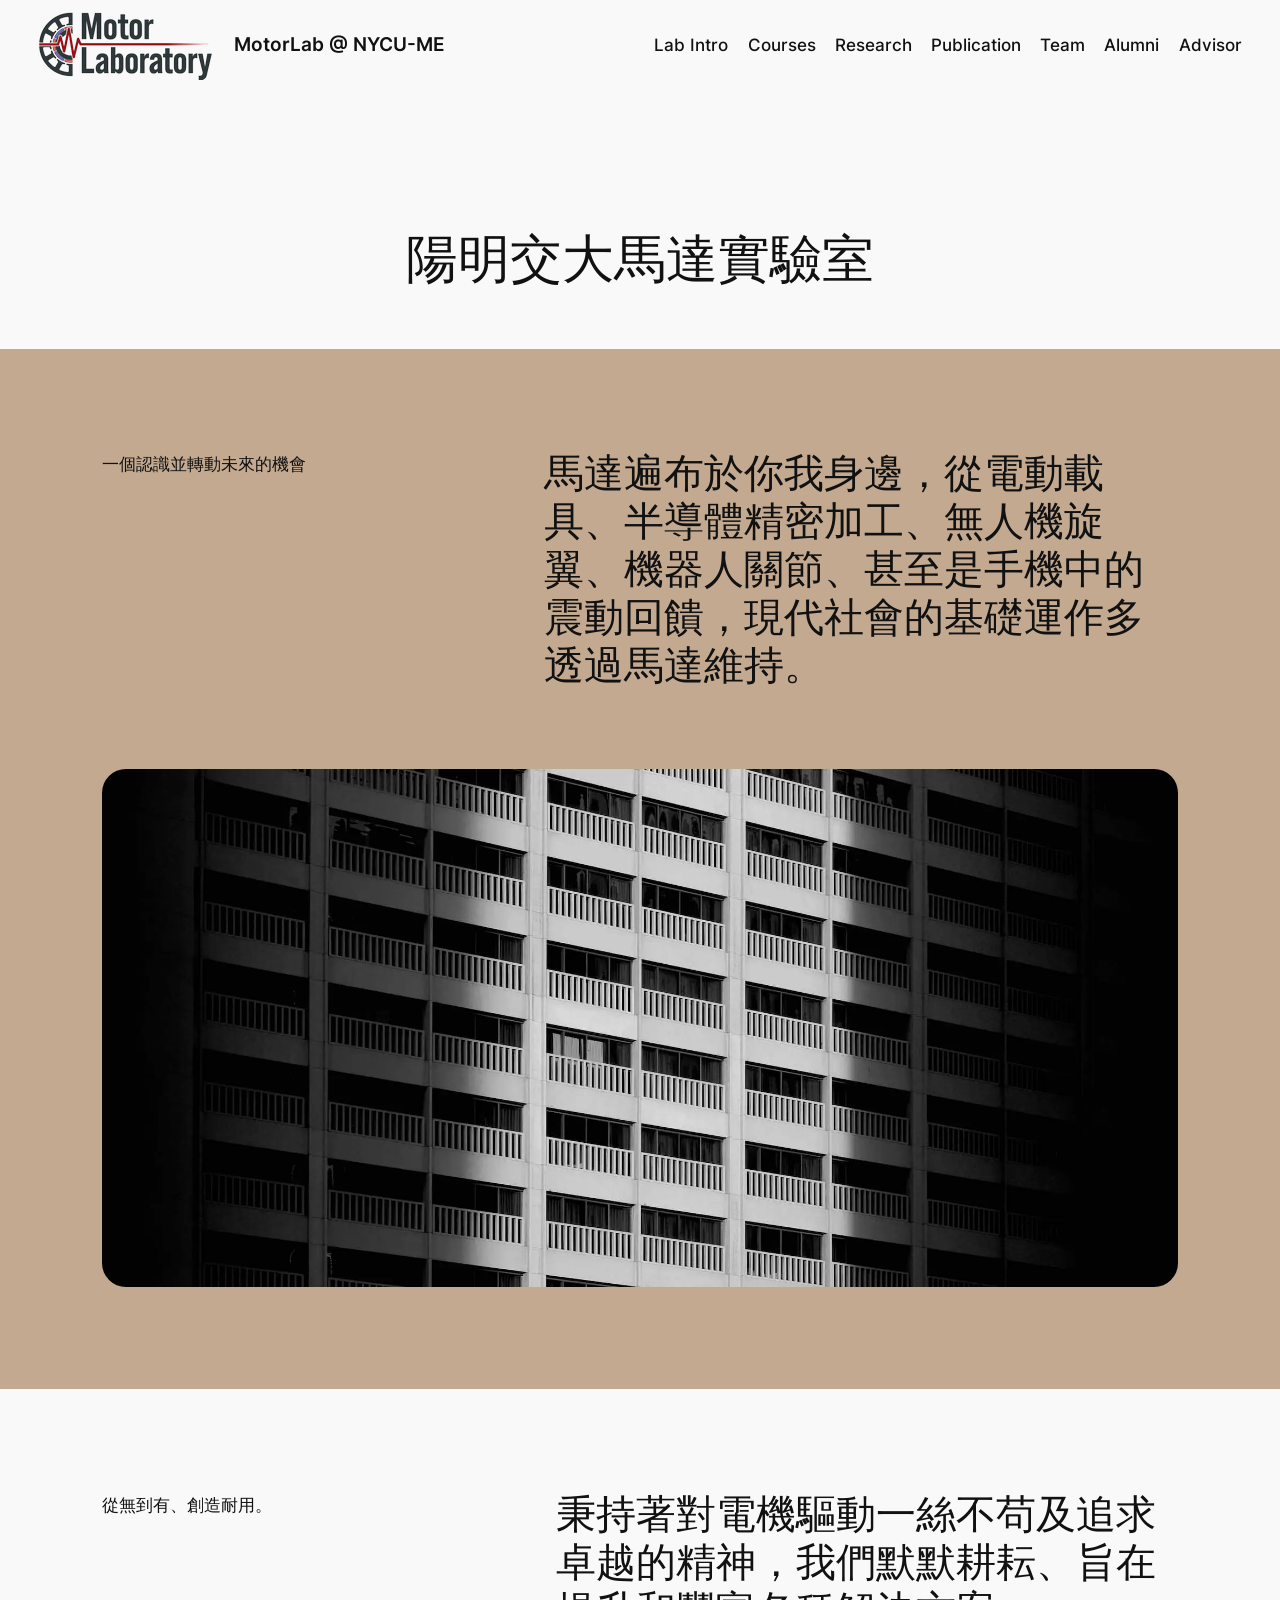
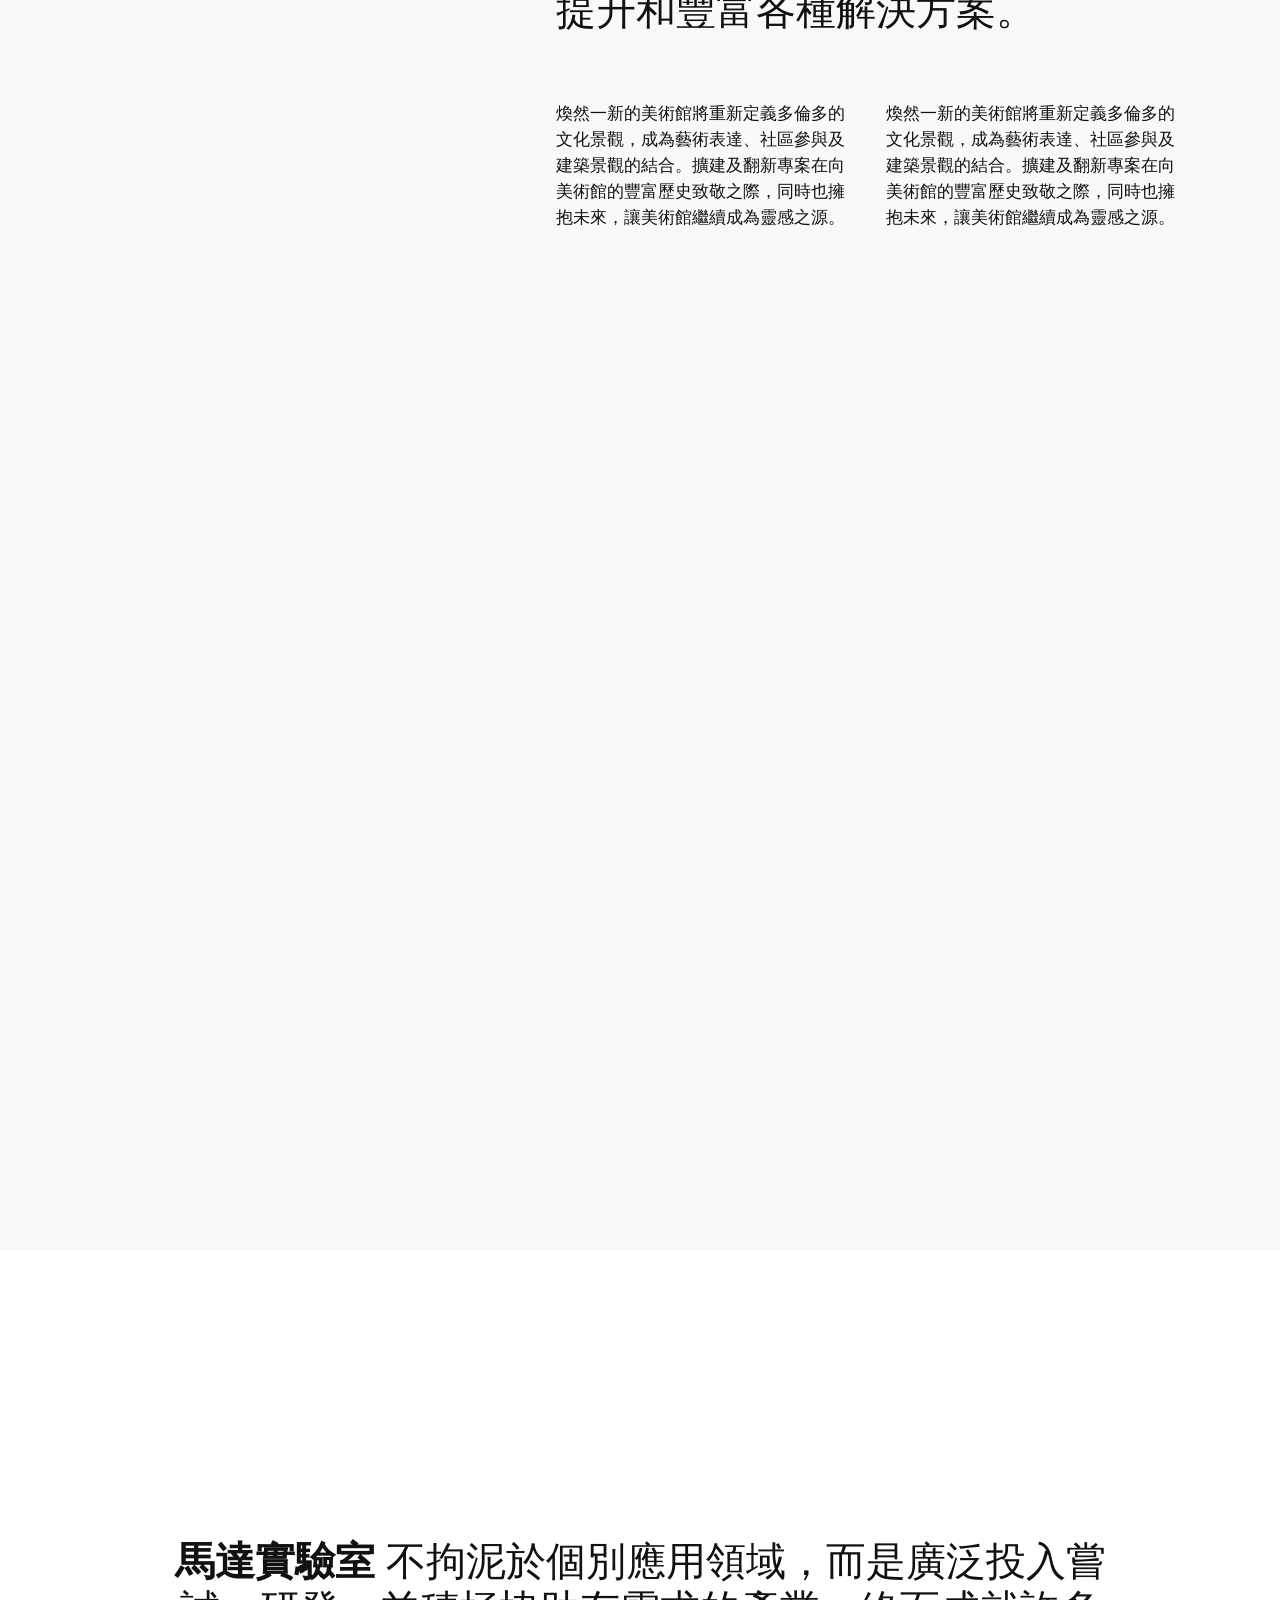
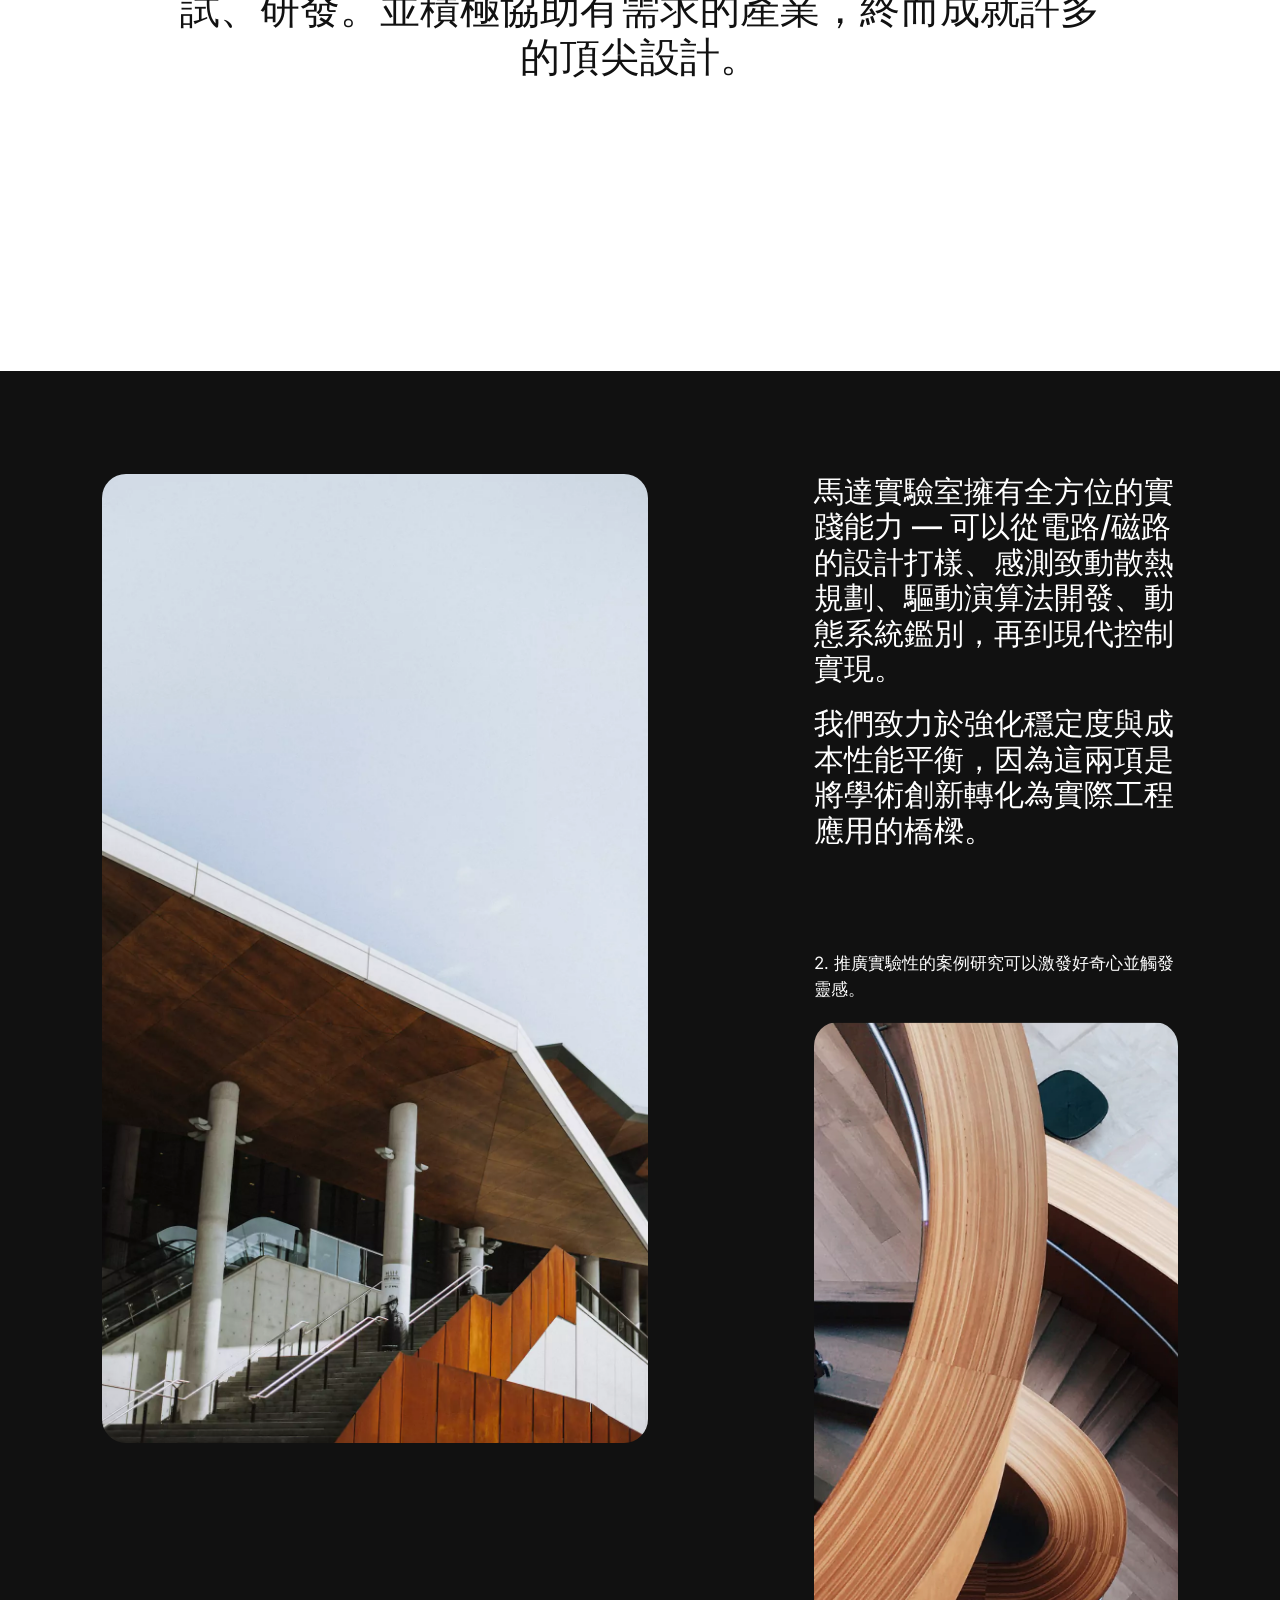
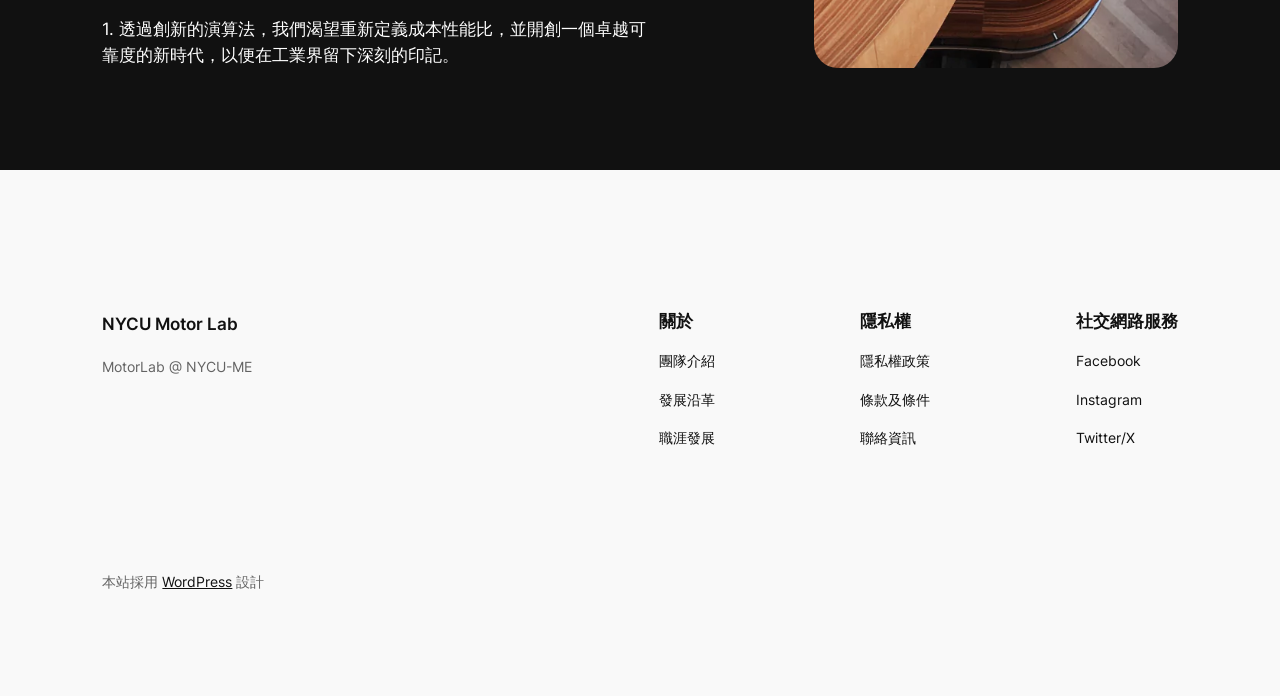
==== index.html @ d0f17491 "1150526_InitTest" ====
<!DOCTYPE html>
<html lang="zh-TW">
<head><meta charset="UTF-8">
	
	<meta name="viewport" content="width=device-width, initial-scale=1">
<meta name="robots" content="max-image-preview:large">
<title>NYCU Motor Lab – MotorLab @ NYCU-ME</title>
<link rel="alternate" type="application/rss+xml" title="訂閱《NYCU Motor Lab》» 資訊提供" href="https://nycumotorlab.github.io/index.php/feed/">
<link rel="alternate" type="application/rss+xml" title="訂閱《NYCU Motor Lab》» 留言的資訊提供" href="https://nycumotorlab.github.io/index.php/comments/feed/">
<link rel="alternate" title="oEmbed (JSON)" type="application/json+oembed" href="https://nycumotorlab.github.io/index.php/wp-json/oembed/1.0/embed?url=https%3A%2F%2Fnycumotorlab.github.io%2F">
<link rel="alternate" title="oEmbed (XML)" type="text/xml+oembed" href="https://nycumotorlab.github.io/index.php/wp-json/oembed/1.0/embed?url=https%3A%2F%2Fnycumotorlab.github.io%2F&amp;format=xml">
<style id="wp-img-auto-sizes-contain-inline-css">
img:is([sizes=auto i],[sizes^="auto," i]){contain-intrinsic-size:3000px 1500px}
/*# sourceURL=wp-img-auto-sizes-contain-inline-css */
</style>
<style id="wp-block-image-inline-css">
.wp-block-image>a,.wp-block-image>figure>a{display:inline-block}.wp-block-image img{box-sizing:border-box;height:auto;max-width:100%;vertical-align:bottom}@media not (prefers-reduced-motion){.wp-block-image img.hide{visibility:hidden}.wp-block-image img.show{animation:show-content-image .4s}}.wp-block-image[style*=border-radius] img,.wp-block-image[style*=border-radius]>a{border-radius:inherit}.wp-block-image.has-custom-border img{box-sizing:border-box}.wp-block-image.aligncenter{text-align:center}.wp-block-image.alignfull>a,.wp-block-image.alignwide>a{width:100%}.wp-block-image.alignfull img,.wp-block-image.alignwide img{height:auto;width:100%}.wp-block-image .aligncenter,.wp-block-image .alignleft,.wp-block-image .alignright,.wp-block-image.aligncenter,.wp-block-image.alignleft,.wp-block-image.alignright{display:table}.wp-block-image .aligncenter>figcaption,.wp-block-image .alignleft>figcaption,.wp-block-image .alignright>figcaption,.wp-block-image.aligncenter>figcaption,.wp-block-image.alignleft>figcaption,.wp-block-image.alignright>figcaption{caption-side:bottom;display:table-caption}.wp-block-image .alignleft{float:left;margin:.5em 1em .5em 0}.wp-block-image .alignright{float:right;margin:.5em 0 .5em 1em}.wp-block-image .aligncenter{margin-left:auto;margin-right:auto}.wp-block-image :where(figcaption){margin-bottom:1em;margin-top:.5em}.wp-block-image.is-style-circle-mask img{border-radius:9999px}@supports ((-webkit-mask-image:none) or (mask-image:none)) or (-webkit-mask-image:none){.wp-block-image.is-style-circle-mask img{border-radius:0;-webkit-mask-image:url('data:image/svg+xml;utf8,<svg viewBox="0 0 100 100" xmlns="http://www.w3.org/2000/svg"><circle cx="50" cy="50" r="50"/></svg>');mask-image:url('data:image/svg+xml;utf8,<svg viewBox="0 0 100 100" xmlns="http://www.w3.org/2000/svg"><circle cx="50" cy="50" r="50"/></svg>');mask-mode:alpha;-webkit-mask-position:center;mask-position:center;-webkit-mask-repeat:no-repeat;mask-repeat:no-repeat;-webkit-mask-size:contain;mask-size:contain}}:root :where(.wp-block-image.is-style-rounded img,.wp-block-image .is-style-rounded img){border-radius:9999px}.wp-block-image figure{margin:0}.wp-lightbox-container{display:flex;flex-direction:column;position:relative}.wp-lightbox-container img{cursor:zoom-in}.wp-lightbox-container img:hover+button{opacity:1}.wp-lightbox-container button{align-items:center;backdrop-filter:blur(16px) saturate(180%);background-color:#5a5a5a40;border:none;border-radius:4px;cursor:zoom-in;display:flex;height:20px;justify-content:center;opacity:0;padding:0;position:absolute;right:16px;text-align:center;top:16px;width:20px;z-index:100}@media not (prefers-reduced-motion){.wp-lightbox-container button{transition:opacity .2s ease}}.wp-lightbox-container button:focus-visible{outline:3px auto #5a5a5a40;outline:3px auto -webkit-focus-ring-color;outline-offset:3px}.wp-lightbox-container button:hover{cursor:pointer;opacity:1}.wp-lightbox-container button:focus{opacity:1}.wp-lightbox-container button:focus,.wp-lightbox-container button:hover,.wp-lightbox-container button:not(:hover):not(:active):not(.has-background){background-color:#5a5a5a40;border:none}.wp-lightbox-overlay{box-sizing:border-box;cursor:zoom-out;height:100vh;left:0;overflow:hidden;position:fixed;top:0;visibility:hidden;width:100%;z-index:100000}.wp-lightbox-overlay .wp-lightbox-close-button{align-items:center;cursor:pointer;display:flex;font-family:inherit;gap:8px;justify-content:center;line-height:1;min-height:40px;min-width:40px;padding:0 4px;position:absolute;right:calc(env(safe-area-inset-right) + 16px);top:calc(env(safe-area-inset-top) + 16px);z-index:5000000}.wp-lightbox-overlay .wp-lightbox-close-button:focus,.wp-lightbox-overlay .wp-lightbox-close-button:hover,.wp-lightbox-overlay .wp-lightbox-close-button:not(:hover):not(:active):not(.has-background){background:none;border:none}.wp-lightbox-overlay .wp-lightbox-close-button:has(.wp-lightbox-close-text:not([hidden])) .wp-lightbox-close-icon svg{height:1em;width:1em}.wp-lightbox-overlay .wp-lightbox-close-icon svg{display:block}.wp-lightbox-overlay .wp-lightbox-navigation-button-next,.wp-lightbox-overlay .wp-lightbox-navigation-button-prev{align-items:center;bottom:16px;cursor:pointer;display:flex;font-family:inherit;gap:4px;justify-content:center;line-height:1;min-height:40px;min-width:40px;padding:0 8px;position:absolute;z-index:2000002}.wp-lightbox-overlay .wp-lightbox-navigation-button-next[hidden],.wp-lightbox-overlay .wp-lightbox-navigation-button-prev[hidden]{display:none}@media (min-width:960px){.wp-lightbox-overlay .wp-lightbox-navigation-button-next,.wp-lightbox-overlay .wp-lightbox-navigation-button-prev{bottom:50%;transform:translateY(-50%)}}.wp-lightbox-overlay .wp-lightbox-navigation-button-next:focus,.wp-lightbox-overlay .wp-lightbox-navigation-button-next:hover,.wp-lightbox-overlay .wp-lightbox-navigation-button-next:not(:hover):not(:active):not(.has-background),.wp-lightbox-overlay .wp-lightbox-navigation-button-prev:focus,.wp-lightbox-overlay .wp-lightbox-navigation-button-prev:hover,.wp-lightbox-overlay .wp-lightbox-navigation-button-prev:not(:hover):not(:active):not(.has-background){background:none;border:none;padding:0 8px}.wp-lightbox-overlay .wp-lightbox-navigation-button-next:has(.wp-lightbox-navigation-text:not([hidden])) .wp-lightbox-navigation-icon svg,.wp-lightbox-overlay .wp-lightbox-navigation-button-prev:has(.wp-lightbox-navigation-text:not([hidden])) .wp-lightbox-navigation-icon svg{display:block;height:1.5em;width:1.5em}.wp-lightbox-overlay .wp-lightbox-navigation-button-prev{left:calc(env(safe-area-inset-left) + 16px)}.wp-lightbox-overlay .wp-lightbox-navigation-button-next{right:calc(env(safe-area-inset-right) + 16px)}.wp-lightbox-overlay .wp-lightbox-navigation-icon svg{vertical-align:middle}.wp-lightbox-overlay .lightbox-image-container{height:var(--wp--lightbox-container-height);left:50%;overflow:hidden;position:absolute;top:50%;transform:translate(-50%,-50%);transform-origin:top left;width:var(--wp--lightbox-container-width);z-index:2000001}.wp-lightbox-overlay .wp-block-image{align-items:center;box-sizing:border-box;display:flex;height:100%;justify-content:center;margin:0;position:relative;transform-origin:0 0;width:100%;z-index:3000000}.wp-lightbox-overlay .wp-block-image img{height:var(--wp--lightbox-image-height);min-height:var(--wp--lightbox-image-height);min-width:var(--wp--lightbox-image-width);width:var(--wp--lightbox-image-width)}.wp-lightbox-overlay .wp-block-image figcaption{display:none}.wp-lightbox-overlay button{background:none;border:none}.wp-lightbox-overlay .scrim{background-color:#fff;height:100%;opacity:.9;position:absolute;width:100%;z-index:2000000}.wp-lightbox-overlay.active{visibility:visible}@media not (prefers-reduced-motion){.wp-lightbox-overlay.active{animation:turn-on-visibility .25s both}.wp-lightbox-overlay.active img{animation:turn-on-visibility .35s both}.wp-lightbox-overlay.show-closing-animation:not(.active){animation:turn-off-visibility .35s both}.wp-lightbox-overlay.show-closing-animation:not(.active) img{animation:turn-off-visibility .25s both}.wp-lightbox-overlay.zoom.active{animation:none;opacity:1;visibility:visible}.wp-lightbox-overlay.zoom.active .lightbox-image-container{animation:lightbox-zoom-in .4s}.wp-lightbox-overlay.zoom.active .lightbox-image-container img{animation:none}.wp-lightbox-overlay.zoom.active .scrim{animation:turn-on-visibility .4s forwards}.wp-lightbox-overlay.zoom.show-closing-animation:not(.active){animation:none}.wp-lightbox-overlay.zoom.show-closing-animation:not(.active) .lightbox-image-container{animation:lightbox-zoom-out .4s}.wp-lightbox-overlay.zoom.show-closing-animation:not(.active) .lightbox-image-container img{animation:none}.wp-lightbox-overlay.zoom.show-closing-animation:not(.active) .scrim{animation:turn-off-visibility .4s forwards}}@keyframes show-content-image{0%{visibility:hidden}99%{visibility:hidden}to{visibility:visible}}@keyframes turn-on-visibility{0%{opacity:0}to{opacity:1}}@keyframes turn-off-visibility{0%{opacity:1;visibility:visible}99%{opacity:0;visibility:visible}to{opacity:0;visibility:hidden}}@keyframes lightbox-zoom-in{0%{transform:translate(calc((-100vw + var(--wp--lightbox-scrollbar-width))/2 + var(--wp--lightbox-initial-left-position)),calc(-50vh + var(--wp--lightbox-initial-top-position))) scale(var(--wp--lightbox-scale))}to{transform:translate(-50%,-50%) scale(1)}}@keyframes lightbox-zoom-out{0%{transform:translate(-50%,-50%) scale(1);visibility:visible}99%{visibility:visible}to{transform:translate(calc((-100vw + var(--wp--lightbox-scrollbar-width))/2 + var(--wp--lightbox-initial-left-position)),calc(-50vh + var(--wp--lightbox-initial-top-position))) scale(var(--wp--lightbox-scale));visibility:hidden}}
/*# sourceURL=https://nycumotorlab.github.io/wp-includes/blocks/image/style.min.css */
</style>
<style id="wp-block-site-tagline-inline-css">
.wp-block-site-tagline{box-sizing:border-box}
/*# sourceURL=https://nycumotorlab.github.io/wp-includes/blocks/site-tagline/style.min.css */
</style>
<style id="wp-block-navigation-link-inline-css">
.wp-block-navigation .wp-block-navigation-item__label{overflow-wrap:break-word}.wp-block-navigation .wp-block-navigation-item__description{display:none}.link-ui-tools{outline:1px solid #f0f0f0;padding:8px}.link-ui-block-inserter{padding-top:8px}.link-ui-block-inserter__back{margin-left:8px;text-transform:uppercase}

				.is-style-arrow-link .wp-block-navigation-item__label:after {
					content: "\2197";
					padding-inline-start: 0.25rem;
					vertical-align: middle;
					text-decoration: none;
					display: inline-block;
				}
/*# sourceURL=wp-block-navigation-link-inline-css */
</style>
<link rel="stylesheet" id="wp-block-navigation-css" href="https://nycumotorlab.github.io/wp-includes/blocks/navigation/style.min.css?ver=7.0" media="all">
<style id="wp-block-group-inline-css">
.wp-block-group{box-sizing:border-box}:where(.wp-block-group.wp-block-group-is-layout-constrained){position:relative}
/*# sourceURL=https://nycumotorlab.github.io/wp-includes/blocks/group/style.min.css */
</style>
<style id="wp-block-spacer-inline-css">
.wp-block-spacer{clear:both}
/*# sourceURL=https://nycumotorlab.github.io/wp-includes/blocks/spacer/style.min.css */
</style>
<style id="wp-block-post-title-inline-css">
.wp-block-post-title{box-sizing:border-box;word-break:break-word}.wp-block-post-title :where(a){display:inline-block;font-family:inherit;font-size:inherit;font-style:inherit;font-weight:inherit;letter-spacing:inherit;line-height:inherit;text-decoration:inherit}
/*# sourceURL=https://nycumotorlab.github.io/wp-includes/blocks/post-title/style.min.css */
</style>
<style id="wp-block-paragraph-inline-css">
.is-small-text{font-size:.875em}.is-regular-text{font-size:1em}.is-large-text{font-size:2.25em}.is-larger-text{font-size:3em}.has-drop-cap:not(:focus):first-letter{float:left;font-size:8.4em;font-style:normal;font-weight:100;line-height:.68;margin:.05em .1em 0 0;text-transform:uppercase}body.rtl .has-drop-cap:not(:focus):first-letter{float:none;margin-left:.1em}p.has-drop-cap.has-background{overflow:hidden}:root :where(p.has-background){padding:1.25em 2.375em}:where(p.has-text-color:not(.has-link-color)) a{color:inherit}p.has-text-align-left[style*="writing-mode:vertical-lr"],p.has-text-align-right[style*="writing-mode:vertical-rl"]{rotate:180deg}
/*# sourceURL=https://nycumotorlab.github.io/wp-includes/blocks/paragraph/style.min.css */
</style>
<style id="wp-block-columns-inline-css">
.wp-block-columns{box-sizing:border-box;display:flex;flex-wrap:wrap!important}@media (min-width:782px){.wp-block-columns{flex-wrap:nowrap!important}}.wp-block-columns{align-items:normal!important}.wp-block-columns.are-vertically-aligned-top{align-items:flex-start}.wp-block-columns.are-vertically-aligned-center{align-items:center}.wp-block-columns.are-vertically-aligned-bottom{align-items:flex-end}@media (max-width:781px){.wp-block-columns:not(.is-not-stacked-on-mobile)>.wp-block-column{flex-basis:100%!important}}@media (min-width:782px){.wp-block-columns:not(.is-not-stacked-on-mobile)>.wp-block-column{flex-basis:0;flex-grow:1}.wp-block-columns:not(.is-not-stacked-on-mobile)>.wp-block-column[style*=flex-basis]{flex-grow:0}}.wp-block-columns.is-not-stacked-on-mobile{flex-wrap:nowrap!important}.wp-block-columns.is-not-stacked-on-mobile>.wp-block-column{flex-basis:0;flex-grow:1}.wp-block-columns.is-not-stacked-on-mobile>.wp-block-column[style*=flex-basis]{flex-grow:0}:where(.wp-block-columns){margin-bottom:1.75em}:where(.wp-block-columns.has-background){padding:1.25em 2.375em}.wp-block-column{flex-grow:1;min-width:0;overflow-wrap:break-word;word-break:break-word}.wp-block-column.is-vertically-aligned-top{align-self:flex-start}.wp-block-column.is-vertically-aligned-center{align-self:center}.wp-block-column.is-vertically-aligned-bottom{align-self:flex-end}.wp-block-column.is-vertically-aligned-stretch{align-self:stretch}.wp-block-column.is-vertically-aligned-bottom,.wp-block-column.is-vertically-aligned-center,.wp-block-column.is-vertically-aligned-top{width:100%}
/*# sourceURL=https://nycumotorlab.github.io/wp-includes/blocks/columns/style.min.css */
</style>
<style id="wp-block-cover-inline-css">
.wp-block-cover,.wp-block-cover-image{align-items:center;background-position:50%;box-sizing:border-box;display:flex;justify-content:center;min-height:430px;overflow:hidden;overflow:clip;padding:1em;position:relative}.wp-block-cover .has-background-dim:not([class*=-background-color]),.wp-block-cover-image .has-background-dim:not([class*=-background-color]),.wp-block-cover-image.has-background-dim:not([class*=-background-color]),.wp-block-cover.has-background-dim:not([class*=-background-color]){background-color:#000}.wp-block-cover .has-background-dim.has-background-gradient,.wp-block-cover-image .has-background-dim.has-background-gradient{background-color:initial}.wp-block-cover-image.has-background-dim:before,.wp-block-cover.has-background-dim:before{background-color:inherit;content:""}.wp-block-cover .wp-block-cover__background,.wp-block-cover .wp-block-cover__gradient-background,.wp-block-cover-image .wp-block-cover__background,.wp-block-cover-image .wp-block-cover__gradient-background,.wp-block-cover-image.has-background-dim:not(.has-background-gradient):before,.wp-block-cover.has-background-dim:not(.has-background-gradient):before{bottom:0;left:0;opacity:.5;position:absolute;right:0;top:0}.wp-block-cover-image.has-background-dim.has-background-dim-10 .wp-block-cover__background,.wp-block-cover-image.has-background-dim.has-background-dim-10 .wp-block-cover__gradient-background,.wp-block-cover-image.has-background-dim.has-background-dim-10:not(.has-background-gradient):before,.wp-block-cover.has-background-dim.has-background-dim-10 .wp-block-cover__background,.wp-block-cover.has-background-dim.has-background-dim-10 .wp-block-cover__gradient-background,.wp-block-cover.has-background-dim.has-background-dim-10:not(.has-background-gradient):before{opacity:.1}.wp-block-cover-image.has-background-dim.has-background-dim-20 .wp-block-cover__background,.wp-block-cover-image.has-background-dim.has-background-dim-20 .wp-block-cover__gradient-background,.wp-block-cover-image.has-background-dim.has-background-dim-20:not(.has-background-gradient):before,.wp-block-cover.has-background-dim.has-background-dim-20 .wp-block-cover__background,.wp-block-cover.has-background-dim.has-background-dim-20 .wp-block-cover__gradient-background,.wp-block-cover.has-background-dim.has-background-dim-20:not(.has-background-gradient):before{opacity:.2}.wp-block-cover-image.has-background-dim.has-background-dim-30 .wp-block-cover__background,.wp-block-cover-image.has-background-dim.has-background-dim-30 .wp-block-cover__gradient-background,.wp-block-cover-image.has-background-dim.has-background-dim-30:not(.has-background-gradient):before,.wp-block-cover.has-background-dim.has-background-dim-30 .wp-block-cover__background,.wp-block-cover.has-background-dim.has-background-dim-30 .wp-block-cover__gradient-background,.wp-block-cover.has-background-dim.has-background-dim-30:not(.has-background-gradient):before{opacity:.3}.wp-block-cover-image.has-background-dim.has-background-dim-40 .wp-block-cover__background,.wp-block-cover-image.has-background-dim.has-background-dim-40 .wp-block-cover__gradient-background,.wp-block-cover-image.has-background-dim.has-background-dim-40:not(.has-background-gradient):before,.wp-block-cover.has-background-dim.has-background-dim-40 .wp-block-cover__background,.wp-block-cover.has-background-dim.has-background-dim-40 .wp-block-cover__gradient-background,.wp-block-cover.has-background-dim.has-background-dim-40:not(.has-background-gradient):before{opacity:.4}.wp-block-cover-image.has-background-dim.has-background-dim-50 .wp-block-cover__background,.wp-block-cover-image.has-background-dim.has-background-dim-50 .wp-block-cover__gradient-background,.wp-block-cover-image.has-background-dim.has-background-dim-50:not(.has-background-gradient):before,.wp-block-cover.has-background-dim.has-background-dim-50 .wp-block-cover__background,.wp-block-cover.has-background-dim.has-background-dim-50 .wp-block-cover__gradient-background,.wp-block-cover.has-background-dim.has-background-dim-50:not(.has-background-gradient):before{opacity:.5}.wp-block-cover-image.has-background-dim.has-background-dim-60 .wp-block-cover__background,.wp-block-cover-image.has-background-dim.has-background-dim-60 .wp-block-cover__gradient-background,.wp-block-cover-image.has-background-dim.has-background-dim-60:not(.has-background-gradient):before,.wp-block-cover.has-background-dim.has-background-dim-60 .wp-block-cover__background,.wp-block-cover.has-background-dim.has-background-dim-60 .wp-block-cover__gradient-background,.wp-block-cover.has-background-dim.has-background-dim-60:not(.has-background-gradient):before{opacity:.6}.wp-block-cover-image.has-background-dim.has-background-dim-70 .wp-block-cover__background,.wp-block-cover-image.has-background-dim.has-background-dim-70 .wp-block-cover__gradient-background,.wp-block-cover-image.has-background-dim.has-background-dim-70:not(.has-background-gradient):before,.wp-block-cover.has-background-dim.has-background-dim-70 .wp-block-cover__background,.wp-block-cover.has-background-dim.has-background-dim-70 .wp-block-cover__gradient-background,.wp-block-cover.has-background-dim.has-background-dim-70:not(.has-background-gradient):before{opacity:.7}.wp-block-cover-image.has-background-dim.has-background-dim-80 .wp-block-cover__background,.wp-block-cover-image.has-background-dim.has-background-dim-80 .wp-block-cover__gradient-background,.wp-block-cover-image.has-background-dim.has-background-dim-80:not(.has-background-gradient):before,.wp-block-cover.has-background-dim.has-background-dim-80 .wp-block-cover__background,.wp-block-cover.has-background-dim.has-background-dim-80 .wp-block-cover__gradient-background,.wp-block-cover.has-background-dim.has-background-dim-80:not(.has-background-gradient):before{opacity:.8}.wp-block-cover-image.has-background-dim.has-background-dim-90 .wp-block-cover__background,.wp-block-cover-image.has-background-dim.has-background-dim-90 .wp-block-cover__gradient-background,.wp-block-cover-image.has-background-dim.has-background-dim-90:not(.has-background-gradient):before,.wp-block-cover.has-background-dim.has-background-dim-90 .wp-block-cover__background,.wp-block-cover.has-background-dim.has-background-dim-90 .wp-block-cover__gradient-background,.wp-block-cover.has-background-dim.has-background-dim-90:not(.has-background-gradient):before{opacity:.9}.wp-block-cover-image.has-background-dim.has-background-dim-100 .wp-block-cover__background,.wp-block-cover-image.has-background-dim.has-background-dim-100 .wp-block-cover__gradient-background,.wp-block-cover-image.has-background-dim.has-background-dim-100:not(.has-background-gradient):before,.wp-block-cover.has-background-dim.has-background-dim-100 .wp-block-cover__background,.wp-block-cover.has-background-dim.has-background-dim-100 .wp-block-cover__gradient-background,.wp-block-cover.has-background-dim.has-background-dim-100:not(.has-background-gradient):before{opacity:1}.wp-block-cover .wp-block-cover__background.has-background-dim.has-background-dim-0,.wp-block-cover .wp-block-cover__gradient-background.has-background-dim.has-background-dim-0,.wp-block-cover-image .wp-block-cover__background.has-background-dim.has-background-dim-0,.wp-block-cover-image .wp-block-cover__gradient-background.has-background-dim.has-background-dim-0{opacity:0}.wp-block-cover .wp-block-cover__background.has-background-dim.has-background-dim-10,.wp-block-cover .wp-block-cover__gradient-background.has-background-dim.has-background-dim-10,.wp-block-cover-image .wp-block-cover__background.has-background-dim.has-background-dim-10,.wp-block-cover-image .wp-block-cover__gradient-background.has-background-dim.has-background-dim-10{opacity:.1}.wp-block-cover .wp-block-cover__background.has-background-dim.has-background-dim-20,.wp-block-cover .wp-block-cover__gradient-background.has-background-dim.has-background-dim-20,.wp-block-cover-image .wp-block-cover__background.has-background-dim.has-background-dim-20,.wp-block-cover-image .wp-block-cover__gradient-background.has-background-dim.has-background-dim-20{opacity:.2}.wp-block-cover .wp-block-cover__background.has-background-dim.has-background-dim-30,.wp-block-cover .wp-block-cover__gradient-background.has-background-dim.has-background-dim-30,.wp-block-cover-image .wp-block-cover__background.has-background-dim.has-background-dim-30,.wp-block-cover-image .wp-block-cover__gradient-background.has-background-dim.has-background-dim-30{opacity:.3}.wp-block-cover .wp-block-cover__background.has-background-dim.has-background-dim-40,.wp-block-cover .wp-block-cover__gradient-background.has-background-dim.has-background-dim-40,.wp-block-cover-image .wp-block-cover__background.has-background-dim.has-background-dim-40,.wp-block-cover-image .wp-block-cover__gradient-background.has-background-dim.has-background-dim-40{opacity:.4}.wp-block-cover .wp-block-cover__background.has-background-dim.has-background-dim-50,.wp-block-cover .wp-block-cover__gradient-background.has-background-dim.has-background-dim-50,.wp-block-cover-image .wp-block-cover__background.has-background-dim.has-background-dim-50,.wp-block-cover-image .wp-block-cover__gradient-background.has-background-dim.has-background-dim-50{opacity:.5}.wp-block-cover .wp-block-cover__background.has-background-dim.has-background-dim-60,.wp-block-cover .wp-block-cover__gradient-background.has-background-dim.has-background-dim-60,.wp-block-cover-image .wp-block-cover__background.has-background-dim.has-background-dim-60,.wp-block-cover-image .wp-block-cover__gradient-background.has-background-dim.has-background-dim-60{opacity:.6}.wp-block-cover .wp-block-cover__background.has-background-dim.has-background-dim-70,.wp-block-cover .wp-block-cover__gradient-background.has-background-dim.has-background-dim-70,.wp-block-cover-image .wp-block-cover__background.has-background-dim.has-background-dim-70,.wp-block-cover-image .wp-block-cover__gradient-background.has-background-dim.has-background-dim-70{opacity:.7}.wp-block-cover .wp-block-cover__background.has-background-dim.has-background-dim-80,.wp-block-cover .wp-block-cover__gradient-background.has-background-dim.has-background-dim-80,.wp-block-cover-image .wp-block-cover__background.has-background-dim.has-background-dim-80,.wp-block-cover-image .wp-block-cover__gradient-background.has-background-dim.has-background-dim-80{opacity:.8}.wp-block-cover .wp-block-cover__background.has-background-dim.has-background-dim-90,.wp-block-cover .wp-block-cover__gradient-background.has-background-dim.has-background-dim-90,.wp-block-cover-image .wp-block-cover__background.has-background-dim.has-background-dim-90,.wp-block-cover-image .wp-block-cover__gradient-background.has-background-dim.has-background-dim-90{opacity:.9}.wp-block-cover .wp-block-cover__background.has-background-dim.has-background-dim-100,.wp-block-cover .wp-block-cover__gradient-background.has-background-dim.has-background-dim-100,.wp-block-cover-image .wp-block-cover__background.has-background-dim.has-background-dim-100,.wp-block-cover-image .wp-block-cover__gradient-background.has-background-dim.has-background-dim-100{opacity:1}.wp-block-cover-image.alignleft,.wp-block-cover-image.alignright,.wp-block-cover.alignleft,.wp-block-cover.alignright{max-width:420px;width:100%}.wp-block-cover-image.aligncenter,.wp-block-cover-image.alignleft,.wp-block-cover-image.alignright,.wp-block-cover.aligncenter,.wp-block-cover.alignleft,.wp-block-cover.alignright{display:flex}.wp-block-cover .wp-block-cover__inner-container,.wp-block-cover-image .wp-block-cover__inner-container{color:inherit;position:relative;width:100%}.wp-block-cover-image.is-position-top-left,.wp-block-cover.is-position-top-left{align-items:flex-start;justify-content:flex-start}.wp-block-cover-image.is-position-top-center,.wp-block-cover.is-position-top-center{align-items:flex-start;justify-content:center}.wp-block-cover-image.is-position-top-right,.wp-block-cover.is-position-top-right{align-items:flex-start;justify-content:flex-end}.wp-block-cover-image.is-position-center-left,.wp-block-cover.is-position-center-left{align-items:center;justify-content:flex-start}.wp-block-cover-image.is-position-center-center,.wp-block-cover.is-position-center-center{align-items:center;justify-content:center}.wp-block-cover-image.is-position-center-right,.wp-block-cover.is-position-center-right{align-items:center;justify-content:flex-end}.wp-block-cover-image.is-position-bottom-left,.wp-block-cover.is-position-bottom-left{align-items:flex-end;justify-content:flex-start}.wp-block-cover-image.is-position-bottom-center,.wp-block-cover.is-position-bottom-center{align-items:flex-end;justify-content:center}.wp-block-cover-image.is-position-bottom-right,.wp-block-cover.is-position-bottom-right{align-items:flex-end;justify-content:flex-end}.wp-block-cover-image.has-custom-content-position.has-custom-content-position .wp-block-cover__inner-container,.wp-block-cover.has-custom-content-position.has-custom-content-position .wp-block-cover__inner-container{margin:0}.wp-block-cover-image.has-custom-content-position.has-custom-content-position.is-position-bottom-left .wp-block-cover__inner-container,.wp-block-cover-image.has-custom-content-position.has-custom-content-position.is-position-bottom-right .wp-block-cover__inner-container,.wp-block-cover-image.has-custom-content-position.has-custom-content-position.is-position-center-left .wp-block-cover__inner-container,.wp-block-cover-image.has-custom-content-position.has-custom-content-position.is-position-center-right .wp-block-cover__inner-container,.wp-block-cover-image.has-custom-content-position.has-custom-content-position.is-position-top-left .wp-block-cover__inner-container,.wp-block-cover-image.has-custom-content-position.has-custom-content-position.is-position-top-right .wp-block-cover__inner-container,.wp-block-cover.has-custom-content-position.has-custom-content-position.is-position-bottom-left .wp-block-cover__inner-container,.wp-block-cover.has-custom-content-position.has-custom-content-position.is-position-bottom-right .wp-block-cover__inner-container,.wp-block-cover.has-custom-content-position.has-custom-content-position.is-position-center-left .wp-block-cover__inner-container,.wp-block-cover.has-custom-content-position.has-custom-content-position.is-position-center-right .wp-block-cover__inner-container,.wp-block-cover.has-custom-content-position.has-custom-content-position.is-position-top-left .wp-block-cover__inner-container,.wp-block-cover.has-custom-content-position.has-custom-content-position.is-position-top-right .wp-block-cover__inner-container{margin:0;width:auto}.wp-block-cover .wp-block-cover__image-background,.wp-block-cover video.wp-block-cover__video-background,.wp-block-cover-image .wp-block-cover__image-background,.wp-block-cover-image video.wp-block-cover__video-background{border:none;bottom:0;box-shadow:none;height:100%;left:0;margin:0;max-height:none;max-width:none;object-fit:cover;outline:none;padding:0;position:absolute;right:0;top:0;width:100%}.wp-block-cover .wp-block-cover__embed-background,.wp-block-cover-image .wp-block-cover__embed-background{border:none;bottom:0;box-shadow:none;height:100%;left:0;margin:0;max-height:none;max-width:none;outline:none;padding:0;pointer-events:none;position:absolute;right:0;top:0;width:100%}.wp-block-cover .wp-block-cover__embed-background .wp-block-embed__wrapper,.wp-block-cover-image .wp-block-cover__embed-background .wp-block-embed__wrapper{bottom:0;height:100%;left:0;margin:0;padding:0;position:absolute;right:0;top:0;width:100%}.wp-block-cover .wp-block-cover__embed-background .wp-block-embed__wrapper iframe,.wp-block-cover .wp-block-cover__embed-background iframe,.wp-block-cover-image .wp-block-cover__embed-background .wp-block-embed__wrapper iframe,.wp-block-cover-image .wp-block-cover__embed-background iframe{height:100vh;left:50%;min-height:100%;min-width:100%;pointer-events:none;position:absolute;top:50%;transform:translate(-50%,-50%);width:100vw}.wp-block-cover-image.has-parallax,.wp-block-cover.has-parallax,.wp-block-cover__image-background.has-parallax,video.wp-block-cover__video-background.has-parallax{background-attachment:fixed;background-repeat:no-repeat;background-size:cover}@supports (-webkit-touch-callout:inherit){.wp-block-cover-image.has-parallax,.wp-block-cover.has-parallax,.wp-block-cover__image-background.has-parallax,video.wp-block-cover__video-background.has-parallax{background-attachment:scroll}}@media (prefers-reduced-motion:reduce){.wp-block-cover-image.has-parallax,.wp-block-cover.has-parallax,.wp-block-cover__image-background.has-parallax,video.wp-block-cover__video-background.has-parallax{background-attachment:scroll}}.wp-block-cover-image.is-repeated,.wp-block-cover.is-repeated,.wp-block-cover__image-background.is-repeated,video.wp-block-cover__video-background.is-repeated{background-repeat:repeat;background-size:auto}.wp-block-cover-image-text,.wp-block-cover-image-text a,.wp-block-cover-image-text a:active,.wp-block-cover-image-text a:focus,.wp-block-cover-image-text a:hover,.wp-block-cover-text,.wp-block-cover-text a,.wp-block-cover-text a:active,.wp-block-cover-text a:focus,.wp-block-cover-text a:hover,section.wp-block-cover-image h2,section.wp-block-cover-image h2 a,section.wp-block-cover-image h2 a:active,section.wp-block-cover-image h2 a:focus,section.wp-block-cover-image h2 a:hover{color:#fff}.wp-block-cover-image .wp-block-cover.has-left-content{justify-content:flex-start}.wp-block-cover-image .wp-block-cover.has-right-content{justify-content:flex-end}.wp-block-cover-image.has-left-content .wp-block-cover-image-text,.wp-block-cover.has-left-content .wp-block-cover-text,section.wp-block-cover-image.has-left-content>h2{margin-left:0;text-align:left}.wp-block-cover-image.has-right-content .wp-block-cover-image-text,.wp-block-cover.has-right-content .wp-block-cover-text,section.wp-block-cover-image.has-right-content>h2{margin-right:0;text-align:right}.wp-block-cover .wp-block-cover-text,.wp-block-cover-image .wp-block-cover-image-text,section.wp-block-cover-image>h2{font-size:2em;line-height:1.25;margin-bottom:0;max-width:840px;padding:.44em;text-align:center;z-index:1}:where(.wp-block-cover-image:not(.has-text-color)),:where(.wp-block-cover:not(.has-text-color)){color:#fff}:where(.wp-block-cover-image.is-light:not(.has-text-color)),:where(.wp-block-cover.is-light:not(.has-text-color)){color:#000}:root :where(.wp-block-cover h1:not(.has-text-color)),:root :where(.wp-block-cover h2:not(.has-text-color)),:root :where(.wp-block-cover h3:not(.has-text-color)),:root :where(.wp-block-cover h4:not(.has-text-color)),:root :where(.wp-block-cover h5:not(.has-text-color)),:root :where(.wp-block-cover h6:not(.has-text-color)),:root :where(.wp-block-cover p:not(.has-text-color)){color:inherit}body:not(.editor-styles-wrapper) .wp-block-cover:not(.wp-block-cover:has(.wp-block-cover__background+.wp-block-cover__inner-container)) .wp-block-cover__embed-background,body:not(.editor-styles-wrapper) .wp-block-cover:not(.wp-block-cover:has(.wp-block-cover__background+.wp-block-cover__inner-container)) .wp-block-cover__image-background,body:not(.editor-styles-wrapper) .wp-block-cover:not(.wp-block-cover:has(.wp-block-cover__background+.wp-block-cover__inner-container)) .wp-block-cover__video-background{z-index:0}body:not(.editor-styles-wrapper) .wp-block-cover:not(.wp-block-cover:has(.wp-block-cover__background+.wp-block-cover__inner-container)) .wp-block-cover__background,body:not(.editor-styles-wrapper) .wp-block-cover:not(.wp-block-cover:has(.wp-block-cover__background+.wp-block-cover__inner-container)) .wp-block-cover__gradient-background,body:not(.editor-styles-wrapper) .wp-block-cover:not(.wp-block-cover:has(.wp-block-cover__background+.wp-block-cover__inner-container)) .wp-block-cover__inner-container,body:not(.editor-styles-wrapper) .wp-block-cover:not(.wp-block-cover:has(.wp-block-cover__background+.wp-block-cover__inner-container)).has-background-dim:not(.has-background-gradient):before{z-index:1}.has-modal-open body:not(.editor-styles-wrapper) .wp-block-cover:not(.wp-block-cover:has(.wp-block-cover__background+.wp-block-cover__inner-container)) .wp-block-cover__inner-container{z-index:auto}
/*# sourceURL=https://nycumotorlab.github.io/wp-includes/blocks/cover/style.min.css */
</style>
<style id="wp-block-post-content-inline-css">
.wp-block-post-content{display:flow-root}
/*# sourceURL=https://nycumotorlab.github.io/wp-includes/blocks/post-content/style.min.css */
</style>
<style id="wp-block-site-title-inline-css">
.wp-block-site-title{box-sizing:border-box}.wp-block-site-title :where(a){color:inherit;font-family:inherit;font-size:inherit;font-style:inherit;font-weight:inherit;letter-spacing:inherit;line-height:inherit;text-decoration:inherit}
/*# sourceURL=https://nycumotorlab.github.io/wp-includes/blocks/site-title/style.min.css */
</style>
<style id="wp-block-heading-inline-css">
h1:where(.wp-block-heading).has-background,h2:where(.wp-block-heading).has-background,h3:where(.wp-block-heading).has-background,h4:where(.wp-block-heading).has-background,h5:where(.wp-block-heading).has-background,h6:where(.wp-block-heading).has-background{padding:1.25em 2.375em}h1.has-text-align-left[style*=writing-mode]:where([style*=vertical-lr]),h1.has-text-align-right[style*=writing-mode]:where([style*=vertical-rl]),h2.has-text-align-left[style*=writing-mode]:where([style*=vertical-lr]),h2.has-text-align-right[style*=writing-mode]:where([style*=vertical-rl]),h3.has-text-align-left[style*=writing-mode]:where([style*=vertical-lr]),h3.has-text-align-right[style*=writing-mode]:where([style*=vertical-rl]),h4.has-text-align-left[style*=writing-mode]:where([style*=vertical-lr]),h4.has-text-align-right[style*=writing-mode]:where([style*=vertical-rl]),h5.has-text-align-left[style*=writing-mode]:where([style*=vertical-lr]),h5.has-text-align-right[style*=writing-mode]:where([style*=vertical-rl]),h6.has-text-align-left[style*=writing-mode]:where([style*=vertical-lr]),h6.has-text-align-right[style*=writing-mode]:where([style*=vertical-rl]){rotate:180deg}

				.is-style-asterisk:before {
					content: '';
					width: 1.5rem;
					height: 3rem;
					background: var(--wp--preset--color--contrast-2, currentColor);
					clip-path: path('M11.93.684v8.039l5.633-5.633 1.216 1.23-5.66 5.66h8.04v1.737H13.2l5.701 5.701-1.23 1.23-5.742-5.742V21h-1.737v-8.094l-5.77 5.77-1.23-1.217 5.743-5.742H.842V9.98h8.162l-5.701-5.7 1.23-1.231 5.66 5.66V.684h1.737Z');
					display: block;
				}

				/* Hide the asterisk if the heading has no content, to avoid using empty headings to display the asterisk only, which is an A11Y issue */
				.is-style-asterisk:empty:before {
					content: none;
				}

				.is-style-asterisk:-moz-only-whitespace:before {
					content: none;
				}

				.is-style-asterisk.has-text-align-center:before {
					margin: 0 auto;
				}

				.is-style-asterisk.has-text-align-right:before {
					margin-left: auto;
				}

				.rtl .is-style-asterisk.has-text-align-left:before {
					margin-right: auto;
				}
/*# sourceURL=wp-block-heading-inline-css */
</style>
<style id="wp-block-library-inline-css">
:root{--wp-block-synced-color:#7a00df;--wp-block-synced-color--rgb:122,0,223;--wp-bound-block-color:var(--wp-block-synced-color);--wp-editor-canvas-background:#ddd;--wp-admin-theme-color:#007cba;--wp-admin-theme-color--rgb:0,124,186;--wp-admin-theme-color-darker-10:#006ba1;--wp-admin-theme-color-darker-10--rgb:0,107,160.5;--wp-admin-theme-color-darker-20:#005a87;--wp-admin-theme-color-darker-20--rgb:0,90,135;--wp-admin-border-width-focus:2px}@media (min-resolution:192dpi){:root{--wp-admin-border-width-focus:1.5px}}.wp-element-button{cursor:pointer}:root .has-very-light-gray-background-color{background-color:#eee}:root .has-very-dark-gray-background-color{background-color:#313131}:root .has-very-light-gray-color{color:#eee}:root .has-very-dark-gray-color{color:#313131}:root .has-vivid-green-cyan-to-vivid-cyan-blue-gradient-background{background:linear-gradient(135deg,#00d084,#0693e3)}:root .has-purple-crush-gradient-background{background:linear-gradient(135deg,#34e2e4,#4721fb 50%,#ab1dfe)}:root .has-hazy-dawn-gradient-background{background:linear-gradient(135deg,#faaca8,#dad0ec)}:root .has-subdued-olive-gradient-background{background:linear-gradient(135deg,#fafae1,#67a671)}:root .has-atomic-cream-gradient-background{background:linear-gradient(135deg,#fdd79a,#004a59)}:root .has-nightshade-gradient-background{background:linear-gradient(135deg,#330968,#31cdcf)}:root .has-midnight-gradient-background{background:linear-gradient(135deg,#020381,#2874fc)}:root{--wp--preset--font-size--normal:16px;--wp--preset--font-size--huge:42px}.has-regular-font-size{font-size:1em}.has-larger-font-size{font-size:2.625em}.has-normal-font-size{font-size:var(--wp--preset--font-size--normal)}.has-huge-font-size{font-size:var(--wp--preset--font-size--huge)}:root .has-text-align-center{text-align:center}:root .has-text-align-left{text-align:left}:root .has-text-align-right{text-align:right}.has-fit-text{white-space:nowrap!important}#end-resizable-editor-section{display:none}.aligncenter{clear:both}.items-justified-left{justify-content:flex-start}.items-justified-center{justify-content:center}.items-justified-right{justify-content:flex-end}.items-justified-space-between{justify-content:space-between}.screen-reader-text{word-wrap:normal!important;border:0;clip-path:inset(50%);height:1px;margin:-1px;overflow:hidden;padding:0;position:absolute;width:1px}.screen-reader-text:focus{background-color:#ddd;clip-path:none;color:#444;display:block;font-size:1em;height:auto;left:5px;line-height:normal;padding:15px 23px 14px;text-decoration:none;top:5px;width:auto;z-index:100000}html :where(.has-border-color){border-style:solid}html :where([style*=border-color]){border-style:solid}html :where([style*=border-top-color]){border-top-style:solid}html :where([style*=border-right-color]){border-right-style:solid}html :where([style*=border-bottom-color]){border-bottom-style:solid}html :where([style*=border-left-color]){border-left-style:solid}html :where([style*=border-width]){border-style:solid}html :where([style*=border-top-width]){border-top-style:solid}html :where([style*=border-right-width]){border-right-style:solid}html :where([style*=border-bottom-width]){border-bottom-style:solid}html :where([style*=border-left-width]){border-left-style:solid}html :where(img[class*=wp-image-]){height:auto;max-width:100%}:where(figure){margin:0 0 1em}html :where(.is-position-sticky){--wp-admin--admin-bar--position-offset:var(--wp-admin--admin-bar--height,0px)}@media screen and (max-width:600px){html :where(.is-position-sticky){--wp-admin--admin-bar--position-offset:0px}}
/*# sourceURL=/wp-includes/css/dist/block-library/common.min.css */
</style>
<style id="global-styles-inline-css">
:root{--wp--preset--aspect-ratio--square: 1;--wp--preset--aspect-ratio--4-3: 4/3;--wp--preset--aspect-ratio--3-4: 3/4;--wp--preset--aspect-ratio--3-2: 3/2;--wp--preset--aspect-ratio--2-3: 2/3;--wp--preset--aspect-ratio--16-9: 16/9;--wp--preset--aspect-ratio--9-16: 9/16;--wp--preset--color--black: #000000;--wp--preset--color--cyan-bluish-gray: #abb8c3;--wp--preset--color--white: #ffffff;--wp--preset--color--pale-pink: #f78da7;--wp--preset--color--vivid-red: #cf2e2e;--wp--preset--color--luminous-vivid-orange: #ff6900;--wp--preset--color--luminous-vivid-amber: #fcb900;--wp--preset--color--light-green-cyan: #7bdcb5;--wp--preset--color--vivid-green-cyan: #00d084;--wp--preset--color--pale-cyan-blue: #8ed1fc;--wp--preset--color--vivid-cyan-blue: #0693e3;--wp--preset--color--vivid-purple: #9b51e0;--wp--preset--color--base: #f9f9f9;--wp--preset--color--base-2: #ffffff;--wp--preset--color--contrast: #111111;--wp--preset--color--contrast-2: #636363;--wp--preset--color--contrast-3: #A4A4A4;--wp--preset--color--accent: #cfcabe;--wp--preset--color--accent-2: #c2a990;--wp--preset--color--accent-3: #d8613c;--wp--preset--color--accent-4: #b1c5a4;--wp--preset--color--accent-5: #b5bdbc;--wp--preset--gradient--vivid-cyan-blue-to-vivid-purple: linear-gradient(135deg,rgb(6,147,227) 0%,rgb(155,81,224) 100%);--wp--preset--gradient--light-green-cyan-to-vivid-green-cyan: linear-gradient(135deg,rgb(122,220,180) 0%,rgb(0,208,130) 100%);--wp--preset--gradient--luminous-vivid-amber-to-luminous-vivid-orange: linear-gradient(135deg,rgb(252,185,0) 0%,rgb(255,105,0) 100%);--wp--preset--gradient--luminous-vivid-orange-to-vivid-red: linear-gradient(135deg,rgb(255,105,0) 0%,rgb(207,46,46) 100%);--wp--preset--gradient--very-light-gray-to-cyan-bluish-gray: linear-gradient(135deg,rgb(238,238,238) 0%,rgb(169,184,195) 100%);--wp--preset--gradient--cool-to-warm-spectrum: linear-gradient(135deg,rgb(74,234,220) 0%,rgb(151,120,209) 20%,rgb(207,42,186) 40%,rgb(238,44,130) 60%,rgb(251,105,98) 80%,rgb(254,248,76) 100%);--wp--preset--gradient--blush-light-purple: linear-gradient(135deg,rgb(255,206,236) 0%,rgb(152,150,240) 100%);--wp--preset--gradient--blush-bordeaux: linear-gradient(135deg,rgb(254,205,165) 0%,rgb(254,45,45) 50%,rgb(107,0,62) 100%);--wp--preset--gradient--luminous-dusk: linear-gradient(135deg,rgb(255,203,112) 0%,rgb(199,81,192) 50%,rgb(65,88,208) 100%);--wp--preset--gradient--pale-ocean: linear-gradient(135deg,rgb(255,245,203) 0%,rgb(182,227,212) 50%,rgb(51,167,181) 100%);--wp--preset--gradient--electric-grass: linear-gradient(135deg,rgb(202,248,128) 0%,rgb(113,206,126) 100%);--wp--preset--gradient--midnight: linear-gradient(135deg,rgb(2,3,129) 0%,rgb(40,116,252) 100%);--wp--preset--gradient--gradient-1: linear-gradient(to bottom, #cfcabe 0%, #F9F9F9 100%);--wp--preset--gradient--gradient-2: linear-gradient(to bottom, #C2A990 0%, #F9F9F9 100%);--wp--preset--gradient--gradient-3: linear-gradient(to bottom, #D8613C 0%, #F9F9F9 100%);--wp--preset--gradient--gradient-4: linear-gradient(to bottom, #B1C5A4 0%, #F9F9F9 100%);--wp--preset--gradient--gradient-5: linear-gradient(to bottom, #B5BDBC 0%, #F9F9F9 100%);--wp--preset--gradient--gradient-6: linear-gradient(to bottom, #A4A4A4 0%, #F9F9F9 100%);--wp--preset--gradient--gradient-7: linear-gradient(to bottom, #cfcabe 50%, #F9F9F9 50%);--wp--preset--gradient--gradient-8: linear-gradient(to bottom, #C2A990 50%, #F9F9F9 50%);--wp--preset--gradient--gradient-9: linear-gradient(to bottom, #D8613C 50%, #F9F9F9 50%);--wp--preset--gradient--gradient-10: linear-gradient(to bottom, #B1C5A4 50%, #F9F9F9 50%);--wp--preset--gradient--gradient-11: linear-gradient(to bottom, #B5BDBC 50%, #F9F9F9 50%);--wp--preset--gradient--gradient-12: linear-gradient(to bottom, #A4A4A4 50%, #F9F9F9 50%);--wp--preset--font-size--small: 0.9rem;--wp--preset--font-size--medium: 1.05rem;--wp--preset--font-size--large: clamp(1.39rem, 1.39rem + ((1vw - 0.2rem) * 0.767), 1.85rem);--wp--preset--font-size--x-large: clamp(1.85rem, 1.85rem + ((1vw - 0.2rem) * 1.083), 2.5rem);--wp--preset--font-size--xx-large: clamp(2.5rem, 2.5rem + ((1vw - 0.2rem) * 1.283), 3.27rem);--wp--preset--font-family--body: "Inter", sans-serif;--wp--preset--font-family--heading: Cardo;--wp--preset--font-family--system-sans-serif: -apple-system, BlinkMacSystemFont, avenir next, avenir, segoe ui, helvetica neue, helvetica, Cantarell, Ubuntu, roboto, noto, arial, sans-serif;--wp--preset--font-family--system-serif: Iowan Old Style, Apple Garamond, Baskerville, Times New Roman, Droid Serif, Times, Source Serif Pro, serif, Apple Color Emoji, Segoe UI Emoji, Segoe UI Symbol;--wp--preset--spacing--20: min(1.5rem, 2vw);--wp--preset--spacing--30: min(2.5rem, 3vw);--wp--preset--spacing--40: min(4rem, 5vw);--wp--preset--spacing--50: min(6.5rem, 8vw);--wp--preset--spacing--60: min(10.5rem, 13vw);--wp--preset--spacing--70: 3.38rem;--wp--preset--spacing--80: 5.06rem;--wp--preset--spacing--10: 1rem;--wp--preset--shadow--natural: 6px 6px 9px rgba(0, 0, 0, 0.2);--wp--preset--shadow--deep: 12px 12px 50px rgba(0, 0, 0, 0.4);--wp--preset--shadow--sharp: 6px 6px 0px rgba(0, 0, 0, 0.2);--wp--preset--shadow--outlined: 6px 6px 0px -3px rgb(255, 255, 255), 6px 6px rgb(0, 0, 0);--wp--preset--shadow--crisp: 6px 6px 0px rgb(0, 0, 0);}:root { --wp--style--global--content-size: 620px;--wp--style--global--wide-size: 1280px; }:where(body) { margin: 0; }.wp-site-blocks { padding-top: var(--wp--style--root--padding-top); padding-bottom: var(--wp--style--root--padding-bottom); }.has-global-padding { padding-right: var(--wp--style--root--padding-right); padding-left: var(--wp--style--root--padding-left); }.has-global-padding > .alignfull { margin-right: calc(var(--wp--style--root--padding-right) * -1); margin-left: calc(var(--wp--style--root--padding-left) * -1); }.has-global-padding :where(:not(.alignfull.is-layout-flow) > .has-global-padding:not(.wp-block-block, .alignfull)) { padding-right: 0; padding-left: 0; }.has-global-padding :where(:not(.alignfull.is-layout-flow) > .has-global-padding:not(.wp-block-block, .alignfull)) > .alignfull { margin-left: 0; margin-right: 0; }.wp-site-blocks > .alignleft { float: left; margin-right: 2em; }.wp-site-blocks > .alignright { float: right; margin-left: 2em; }.wp-site-blocks > .aligncenter { justify-content: center; margin-left: auto; margin-right: auto; }:where(.wp-site-blocks) > * { margin-block-start: 1.2rem; margin-block-end: 0; }:where(.wp-site-blocks) > :first-child { margin-block-start: 0; }:where(.wp-site-blocks) > :last-child { margin-block-end: 0; }:root { --wp--style--block-gap: 1.2rem; }:root :where(.is-layout-flow) > :first-child{margin-block-start: 0;}:root :where(.is-layout-flow) > :last-child{margin-block-end: 0;}:root :where(.is-layout-flow) > *{margin-block-start: 1.2rem;margin-block-end: 0;}:root :where(.is-layout-constrained) > :first-child{margin-block-start: 0;}:root :where(.is-layout-constrained) > :last-child{margin-block-end: 0;}:root :where(.is-layout-constrained) > *{margin-block-start: 1.2rem;margin-block-end: 0;}:root :where(.is-layout-flex){gap: 1.2rem;}:root :where(.is-layout-grid){gap: 1.2rem;}.is-layout-flow > .alignleft{float: left;margin-inline-start: 0;margin-inline-end: 2em;}.is-layout-flow > .alignright{float: right;margin-inline-start: 2em;margin-inline-end: 0;}.is-layout-flow > .aligncenter{margin-left: auto !important;margin-right: auto !important;}.is-layout-constrained > .alignleft{float: left;margin-inline-start: 0;margin-inline-end: 2em;}.is-layout-constrained > .alignright{float: right;margin-inline-start: 2em;margin-inline-end: 0;}.is-layout-constrained > .aligncenter{margin-left: auto !important;margin-right: auto !important;}.is-layout-constrained > :where(:not(.alignleft):not(.alignright):not(.alignfull)){max-width: var(--wp--style--global--content-size);margin-left: auto !important;margin-right: auto !important;}.is-layout-constrained > .alignwide{max-width: var(--wp--style--global--wide-size);}body .is-layout-flex{display: flex;}.is-layout-flex{flex-wrap: wrap;align-items: center;}.is-layout-flex > :is(*, div){margin: 0;}body .is-layout-grid{display: grid;}.is-layout-grid > :is(*, div){margin: 0;}body{background-color: var(--wp--preset--color--base);color: var(--wp--preset--color--contrast);font-family: var(--wp--preset--font-family--body);font-size: var(--wp--preset--font-size--medium);font-style: normal;font-weight: 400;line-height: 1.55;--wp--style--root--padding-top: 0px;--wp--style--root--padding-right: var(--wp--preset--spacing--50);--wp--style--root--padding-bottom: 0px;--wp--style--root--padding-left: var(--wp--preset--spacing--50);}a:where(:not(.wp-element-button)){color: var(--wp--preset--color--contrast);}:root :where(a:where(:not(.wp-element-button)):hover){text-decoration: none;}h1, h2, h3, h4, h5, h6{color: var(--wp--preset--color--contrast);font-family: var(--wp--preset--font-family--heading);font-weight: 400;line-height: 1.2;}h1{font-size: var(--wp--preset--font-size--xx-large);line-height: 1.15;}h2{font-size: var(--wp--preset--font-size--x-large);}h3{font-size: var(--wp--preset--font-size--large);}h4{font-size: clamp(1.1rem, 1.1rem + ((1vw - 0.2rem) * 0.767), 1.5rem);}h5{font-size: var(--wp--preset--font-size--medium);}h6{font-size: var(--wp--preset--font-size--small);}:root :where(.wp-element-button, .wp-block-button__link){background-color: var(--wp--preset--color--contrast);border-radius: .33rem;border-color: var(--wp--preset--color--contrast);border-width: 0;color: var(--wp--preset--color--base);font-family: inherit;font-size: var(--wp--preset--font-size--small);font-style: normal;font-weight: 500;letter-spacing: inherit;line-height: inherit;padding-top: 0.6rem;padding-right: 1rem;padding-bottom: 0.6rem;padding-left: 1rem;text-decoration: none;text-transform: inherit;}:root :where(.wp-element-button:hover, .wp-block-button__link:hover){background-color: var(--wp--preset--color--contrast-2);border-color: var(--wp--preset--color--contrast-2);color: var(--wp--preset--color--base);}:root :where(.wp-element-button:focus, .wp-block-button__link:focus){background-color: var(--wp--preset--color--contrast-2);border-color: var(--wp--preset--color--contrast-2);color: var(--wp--preset--color--base);outline-color: var(--wp--preset--color--contrast);outline-offset: 2px;}:root :where(.wp-element-button:active, .wp-block-button__link:active){background-color: var(--wp--preset--color--contrast);color: var(--wp--preset--color--base);}:root :where(.wp-element-caption, .wp-block-audio figcaption, .wp-block-embed figcaption, .wp-block-gallery figcaption, .wp-block-image figcaption, .wp-block-table figcaption, .wp-block-video figcaption){color: var(--wp--preset--color--contrast-2);font-family: var(--wp--preset--font-family--body);font-size: 0.8rem;}.has-black-color{color: var(--wp--preset--color--black) !important;}.has-cyan-bluish-gray-color{color: var(--wp--preset--color--cyan-bluish-gray) !important;}.has-white-color{color: var(--wp--preset--color--white) !important;}.has-pale-pink-color{color: var(--wp--preset--color--pale-pink) !important;}.has-vivid-red-color{color: var(--wp--preset--color--vivid-red) !important;}.has-luminous-vivid-orange-color{color: var(--wp--preset--color--luminous-vivid-orange) !important;}.has-luminous-vivid-amber-color{color: var(--wp--preset--color--luminous-vivid-amber) !important;}.has-light-green-cyan-color{color: var(--wp--preset--color--light-green-cyan) !important;}.has-vivid-green-cyan-color{color: var(--wp--preset--color--vivid-green-cyan) !important;}.has-pale-cyan-blue-color{color: var(--wp--preset--color--pale-cyan-blue) !important;}.has-vivid-cyan-blue-color{color: var(--wp--preset--color--vivid-cyan-blue) !important;}.has-vivid-purple-color{color: var(--wp--preset--color--vivid-purple) !important;}.has-base-color{color: var(--wp--preset--color--base) !important;}.has-base-2-color{color: var(--wp--preset--color--base-2) !important;}.has-contrast-color{color: var(--wp--preset--color--contrast) !important;}.has-contrast-2-color{color: var(--wp--preset--color--contrast-2) !important;}.has-contrast-3-color{color: var(--wp--preset--color--contrast-3) !important;}.has-accent-color{color: var(--wp--preset--color--accent) !important;}.has-accent-2-color{color: var(--wp--preset--color--accent-2) !important;}.has-accent-3-color{color: var(--wp--preset--color--accent-3) !important;}.has-accent-4-color{color: var(--wp--preset--color--accent-4) !important;}.has-accent-5-color{color: var(--wp--preset--color--accent-5) !important;}.has-black-background-color{background-color: var(--wp--preset--color--black) !important;}.has-cyan-bluish-gray-background-color{background-color: var(--wp--preset--color--cyan-bluish-gray) !important;}.has-white-background-color{background-color: var(--wp--preset--color--white) !important;}.has-pale-pink-background-color{background-color: var(--wp--preset--color--pale-pink) !important;}.has-vivid-red-background-color{background-color: var(--wp--preset--color--vivid-red) !important;}.has-luminous-vivid-orange-background-color{background-color: var(--wp--preset--color--luminous-vivid-orange) !important;}.has-luminous-vivid-amber-background-color{background-color: var(--wp--preset--color--luminous-vivid-amber) !important;}.has-light-green-cyan-background-color{background-color: var(--wp--preset--color--light-green-cyan) !important;}.has-vivid-green-cyan-background-color{background-color: var(--wp--preset--color--vivid-green-cyan) !important;}.has-pale-cyan-blue-background-color{background-color: var(--wp--preset--color--pale-cyan-blue) !important;}.has-vivid-cyan-blue-background-color{background-color: var(--wp--preset--color--vivid-cyan-blue) !important;}.has-vivid-purple-background-color{background-color: var(--wp--preset--color--vivid-purple) !important;}.has-base-background-color{background-color: var(--wp--preset--color--base) !important;}.has-base-2-background-color{background-color: var(--wp--preset--color--base-2) !important;}.has-contrast-background-color{background-color: var(--wp--preset--color--contrast) !important;}.has-contrast-2-background-color{background-color: var(--wp--preset--color--contrast-2) !important;}.has-contrast-3-background-color{background-color: var(--wp--preset--color--contrast-3) !important;}.has-accent-background-color{background-color: var(--wp--preset--color--accent) !important;}.has-accent-2-background-color{background-color: var(--wp--preset--color--accent-2) !important;}.has-accent-3-background-color{background-color: var(--wp--preset--color--accent-3) !important;}.has-accent-4-background-color{background-color: var(--wp--preset--color--accent-4) !important;}.has-accent-5-background-color{background-color: var(--wp--preset--color--accent-5) !important;}.has-black-border-color{border-color: var(--wp--preset--color--black) !important;}.has-cyan-bluish-gray-border-color{border-color: var(--wp--preset--color--cyan-bluish-gray) !important;}.has-white-border-color{border-color: var(--wp--preset--color--white) !important;}.has-pale-pink-border-color{border-color: var(--wp--preset--color--pale-pink) !important;}.has-vivid-red-border-color{border-color: var(--wp--preset--color--vivid-red) !important;}.has-luminous-vivid-orange-border-color{border-color: var(--wp--preset--color--luminous-vivid-orange) !important;}.has-luminous-vivid-amber-border-color{border-color: var(--wp--preset--color--luminous-vivid-amber) !important;}.has-light-green-cyan-border-color{border-color: var(--wp--preset--color--light-green-cyan) !important;}.has-vivid-green-cyan-border-color{border-color: var(--wp--preset--color--vivid-green-cyan) !important;}.has-pale-cyan-blue-border-color{border-color: var(--wp--preset--color--pale-cyan-blue) !important;}.has-vivid-cyan-blue-border-color{border-color: var(--wp--preset--color--vivid-cyan-blue) !important;}.has-vivid-purple-border-color{border-color: var(--wp--preset--color--vivid-purple) !important;}.has-base-border-color{border-color: var(--wp--preset--color--base) !important;}.has-base-2-border-color{border-color: var(--wp--preset--color--base-2) !important;}.has-contrast-border-color{border-color: var(--wp--preset--color--contrast) !important;}.has-contrast-2-border-color{border-color: var(--wp--preset--color--contrast-2) !important;}.has-contrast-3-border-color{border-color: var(--wp--preset--color--contrast-3) !important;}.has-accent-border-color{border-color: var(--wp--preset--color--accent) !important;}.has-accent-2-border-color{border-color: var(--wp--preset--color--accent-2) !important;}.has-accent-3-border-color{border-color: var(--wp--preset--color--accent-3) !important;}.has-accent-4-border-color{border-color: var(--wp--preset--color--accent-4) !important;}.has-accent-5-border-color{border-color: var(--wp--preset--color--accent-5) !important;}.has-vivid-cyan-blue-to-vivid-purple-gradient-background{background: var(--wp--preset--gradient--vivid-cyan-blue-to-vivid-purple) !important;}.has-light-green-cyan-to-vivid-green-cyan-gradient-background{background: var(--wp--preset--gradient--light-green-cyan-to-vivid-green-cyan) !important;}.has-luminous-vivid-amber-to-luminous-vivid-orange-gradient-background{background: var(--wp--preset--gradient--luminous-vivid-amber-to-luminous-vivid-orange) !important;}.has-luminous-vivid-orange-to-vivid-red-gradient-background{background: var(--wp--preset--gradient--luminous-vivid-orange-to-vivid-red) !important;}.has-very-light-gray-to-cyan-bluish-gray-gradient-background{background: var(--wp--preset--gradient--very-light-gray-to-cyan-bluish-gray) !important;}.has-cool-to-warm-spectrum-gradient-background{background: var(--wp--preset--gradient--cool-to-warm-spectrum) !important;}.has-blush-light-purple-gradient-background{background: var(--wp--preset--gradient--blush-light-purple) !important;}.has-blush-bordeaux-gradient-background{background: var(--wp--preset--gradient--blush-bordeaux) !important;}.has-luminous-dusk-gradient-background{background: var(--wp--preset--gradient--luminous-dusk) !important;}.has-pale-ocean-gradient-background{background: var(--wp--preset--gradient--pale-ocean) !important;}.has-electric-grass-gradient-background{background: var(--wp--preset--gradient--electric-grass) !important;}.has-midnight-gradient-background{background: var(--wp--preset--gradient--midnight) !important;}.has-gradient-1-gradient-background{background: var(--wp--preset--gradient--gradient-1) !important;}.has-gradient-2-gradient-background{background: var(--wp--preset--gradient--gradient-2) !important;}.has-gradient-3-gradient-background{background: var(--wp--preset--gradient--gradient-3) !important;}.has-gradient-4-gradient-background{background: var(--wp--preset--gradient--gradient-4) !important;}.has-gradient-5-gradient-background{background: var(--wp--preset--gradient--gradient-5) !important;}.has-gradient-6-gradient-background{background: var(--wp--preset--gradient--gradient-6) !important;}.has-gradient-7-gradient-background{background: var(--wp--preset--gradient--gradient-7) !important;}.has-gradient-8-gradient-background{background: var(--wp--preset--gradient--gradient-8) !important;}.has-gradient-9-gradient-background{background: var(--wp--preset--gradient--gradient-9) !important;}.has-gradient-10-gradient-background{background: var(--wp--preset--gradient--gradient-10) !important;}.has-gradient-11-gradient-background{background: var(--wp--preset--gradient--gradient-11) !important;}.has-gradient-12-gradient-background{background: var(--wp--preset--gradient--gradient-12) !important;}.has-small-font-size{font-size: var(--wp--preset--font-size--small) !important;}.has-medium-font-size{font-size: var(--wp--preset--font-size--medium) !important;}.has-large-font-size{font-size: var(--wp--preset--font-size--large) !important;}.has-x-large-font-size{font-size: var(--wp--preset--font-size--x-large) !important;}.has-xx-large-font-size{font-size: var(--wp--preset--font-size--xx-large) !important;}.has-body-font-family{font-family: var(--wp--preset--font-family--body) !important;}.has-heading-font-family{font-family: var(--wp--preset--font-family--heading) !important;}.has-system-sans-serif-font-family{font-family: var(--wp--preset--font-family--system-sans-serif) !important;}.has-system-serif-font-family{font-family: var(--wp--preset--font-family--system-serif) !important;}:where(.wp-site-blocks *:focus){outline-width:2px;outline-style:solid}
:root :where(.wp-block-navigation){font-weight: 500;}
:root :where(.wp-block-navigation a:where(:not(.wp-element-button))){text-decoration: none;}
:root :where(.wp-block-navigation a:where(:not(.wp-element-button)):hover){text-decoration: underline;}
:root :where(.wp-block-post-title a:where(:not(.wp-element-button))){text-decoration: none;}
:root :where(.wp-block-post-title a:where(:not(.wp-element-button)):hover){text-decoration: underline;}
:root :where(.wp-block-site-tagline){color: var(--wp--preset--color--contrast-2);font-size: var(--wp--preset--font-size--small);}
:root :where(.wp-block-site-title){font-family: var(--wp--preset--font-family--body);font-size: clamp(0.875rem, 0.875rem + ((1vw - 0.2rem) * 0.542), 1.2rem);font-style: normal;font-weight: 600;}
:root :where(.wp-block-site-title a:where(:not(.wp-element-button))){text-decoration: none;}
:root :where(.wp-block-site-title a:where(:not(.wp-element-button)):hover){text-decoration: none;}
/*# sourceURL=global-styles-inline-css */
</style>
<style id="block-style-variation-styles-inline-css">
:root :where(.wp-block-image.is-style-rounded--4 img,.wp-block-image.is-style-rounded--4 .wp-block-image__crop-area,.wp-block-image.is-style-rounded--4 .components-placeholder){border-radius: var(--wp--preset--spacing--20);}
:root :where(.wp-block-image.is-style-rounded--5 img,.wp-block-image.is-style-rounded--5 .wp-block-image__crop-area,.wp-block-image.is-style-rounded--5 .components-placeholder){border-radius: var(--wp--preset--spacing--20);}
:root :where(.wp-block-image.is-style-rounded--6 img,.wp-block-image.is-style-rounded--6 .wp-block-image__crop-area,.wp-block-image.is-style-rounded--6 .components-placeholder){border-radius: var(--wp--preset--spacing--20);}
/*# sourceURL=block-style-variation-styles-inline-css */
</style>
<style id="wp-emoji-styles-inline-css">

	img.wp-smiley, img.emoji {
		display: inline !important;
		border: none !important;
		box-shadow: none !important;
		height: 1em !important;
		width: 1em !important;
		margin: 0 0.07em !important;
		vertical-align: -0.1em !important;
		background: none !important;
		padding: 0 !important;
	}
/*# sourceURL=wp-emoji-styles-inline-css */
</style>
<style id="core-block-supports-inline-css">
.wp-container-content-9cfa9a5a{flex-grow:1;}.wp-container-core-navigation-is-layout-8c972612{justify-content:flex-end;}.wp-container-core-group-is-layout-4dea2dca{justify-content:space-between;}.wp-container-2{top:calc(0px + var(--wp-admin--admin-bar--position-offset, 0px));position:sticky;z-index:10;}.wp-container-3{top:calc(0px + var(--wp-admin--admin-bar--position-offset, 0px));position:sticky;z-index:10;}.wp-container-content-0733e5d0{flex-basis:50%;}.wp-container-core-columns-is-layout-3a88641f{flex-wrap:nowrap;}.wp-container-core-group-is-layout-73128380 > .alignfull{margin-right:calc(var(--wp--preset--spacing--50) * -1);margin-left:calc(var(--wp--preset--spacing--50) * -1);}.wp-container-core-column-is-layout-fbd00b99 > :where(:not(.alignleft):not(.alignright):not(.alignfull)){max-width:260px;margin-left:0 !important;margin-right:auto !important;}.wp-container-core-column-is-layout-fbd00b99 > .alignwide{max-width:260px;}.wp-container-core-column-is-layout-fbd00b99 .alignfull{max-width:none;}.wp-container-core-columns-is-layout-3afcaa04{flex-wrap:nowrap;gap:var(--wp--preset--spacing--30) var(--wp--preset--spacing--30);}.wp-container-core-column-is-layout-0c22cdd7 > *{margin-block-start:0;margin-block-end:0;}.wp-container-core-column-is-layout-0c22cdd7 > * + *{margin-block-start:var(--wp--preset--spacing--40);margin-block-end:0;}.wp-container-core-columns-is-layout-ef10d34a{flex-wrap:nowrap;gap:var(--wp--preset--spacing--40) var(--wp--preset--spacing--30);}.wp-container-core-group-is-layout-36f65c2d > .alignfull{margin-right:calc(var(--wp--preset--spacing--50) * -1);margin-left:calc(var(--wp--preset--spacing--50) * -1);}.wp-container-core-cover-is-layout-0979e81e > .alignfull{margin-right:calc(var(--wp--preset--spacing--50) * -1);margin-left:calc(var(--wp--preset--spacing--50) * -1);}.wp-container-core-group-is-layout-af3670d6 > .alignfull{margin-right:calc(var(--wp--preset--spacing--60) * -1);margin-left:calc(var(--wp--preset--spacing--60) * -1);}.wp-elements-cffbc8c0c1b8aa49d664269615468075 a:where(:not(.wp-element-button)){color:var(--wp--preset--color--base-2);}.wp-container-core-group-is-layout-e9b3ffbc{flex-direction:column;align-items:stretch;justify-content:space-between;}.wp-container-core-columns-is-layout-189a6e74{flex-wrap:nowrap;gap:var(--wp--preset--spacing--50) var(--wp--preset--spacing--60);}.wp-container-core-group-is-layout-c1e34c7d > .alignfull{margin-right:calc(var(--wp--preset--spacing--50) * -1);margin-left:calc(var(--wp--preset--spacing--50) * -1);}.wp-container-core-group-is-layout-831b2db5{flex-direction:column;align-items:flex-start;}.wp-container-core-navigation-is-layout-bce0c455{gap:var(--wp--preset--spacing--10);flex-direction:column;align-items:flex-start;}.wp-container-core-group-is-layout-bce0c455{gap:var(--wp--preset--spacing--10);flex-direction:column;align-items:flex-start;}.wp-container-core-group-is-layout-d8dce8eb{flex-direction:column;align-items:stretch;}.wp-container-core-group-is-layout-cf54d0a6{justify-content:space-between;align-items:flex-start;}.wp-elements-69572150eb9a4490d99720e45b321c34 a:where(:not(.wp-element-button)){color:var(--wp--preset--color--contrast);}
/*# sourceURL=core-block-supports-inline-css */
</style>
<style id="wp-block-template-skip-link-inline-css">
/*! This file is auto-generated */
.skip-link.screen-reader-text{border:0;clip-path:inset(50%);height:1px;margin:-1px;overflow:hidden;padding:0;position:absolute!important;width:1px;word-wrap:normal!important;word-break:normal!important}.skip-link.screen-reader-text:focus{background-color:#eee;clip-path:none;color:#444;display:block;font-size:1em;height:auto;left:5px;line-height:normal;padding:15px 23px 14px;text-decoration:none;top:5px;width:auto;z-index:100000}
/*# sourceURL=/wp-includes/css/wp-block-template-skip-link.min.css */
</style>
<link rel="https://api.w.org/" href="https://nycumotorlab.github.io/index.php/wp-json/"><link rel="alternate" title="JSON" type="application/json" href="https://nycumotorlab.github.io/index.php/wp-json/wp/v2/pages/46"><link rel="EditURI" type="application/rsd+xml" title="RSD" href="https://nycumotorlab.github.io/xmlrpc.php?rsd">
<meta name="generator" content="WordPress 7.0">
<link rel="canonical" href="https://nycumotorlab.github.io/">
<link rel="shortlink" href="https://nycumotorlab.github.io/">
<script id="wp-importmap" type="importmap">
{"imports":{"@wordpress/interactivity":"https://nycumotorlab.github.io/wp-includes/js/dist/script-modules/interactivity/index.min.js?ver=efaa5193bbad9c60ffd1"}}
</script>
<link rel="modulepreload" href="https://nycumotorlab.github.io/wp-includes/js/dist/script-modules/interactivity/index.min.js?ver=efaa5193bbad9c60ffd1" id="@wordpress/interactivity-js-modulepreload" fetchpriority="low">
<style class="wp-fonts-local">
@font-face{font-family:Inter;font-style:normal;font-weight:300 900;font-display:fallback;src:url('https://nycumotorlab.github.io/wp-content/themes/twentytwentyfour/assets/fonts/inter/Inter-VariableFont_slntwght.woff2') format('woff2');font-stretch:normal;}
@font-face{font-family:Cardo;font-style:normal;font-weight:400;font-display:fallback;src:url('https://nycumotorlab.github.io/wp-content/themes/twentytwentyfour/assets/fonts/cardo/cardo_normal_400.woff2') format('woff2');}
@font-face{font-family:Cardo;font-style:italic;font-weight:400;font-display:fallback;src:url('https://nycumotorlab.github.io/wp-content/themes/twentytwentyfour/assets/fonts/cardo/cardo_italic_400.woff2') format('woff2');}
@font-face{font-family:Cardo;font-style:normal;font-weight:700;font-display:fallback;src:url('https://nycumotorlab.github.io/wp-content/themes/twentytwentyfour/assets/fonts/cardo/cardo_normal_700.woff2') format('woff2');}
</style>
<link rel="icon" href="https://nycumotorlab.github.io/wp-content/uploads/2026/05/1150328_MotorLab_Logo_Transp_Large_cr.png" sizes="32x32">
<link rel="icon" href="https://nycumotorlab.github.io/wp-content/uploads/2026/05/1150328_MotorLab_Logo_Transp_Large_cr.png" sizes="192x192">
<link rel="apple-touch-icon" href="https://nycumotorlab.github.io/wp-content/uploads/2026/05/1150328_MotorLab_Logo_Transp_Large_cr.png">
<meta name="msapplication-TileImage" content="https://nycumotorlab.github.io/wp-content/uploads/2026/05/1150328_MotorLab_Logo_Transp_Large_cr.png">
</head>

<body class="home wp-singular page-template-default page page-id-46 wp-embed-responsive wp-theme-twentytwentyfour">

<a class="skip-link screen-reader-text" id="wp-skip-link" href="#wp--skip-link--target">跳至主要內容</a><div class="wp-site-blocks"><header class="wp-block-template-part">
<div class="wp-block-group alignfull is-layout-flow wp-block-group-is-layout-flow wp-container-3 is-position-sticky" style="padding-top:10px;padding-right:var(--wp--preset--spacing--30);padding-bottom:10px;padding-left:var(--wp--preset--spacing--30)">
<div class="wp-block-group alignwide is-content-justification-space-between is-layout-flex wp-container-core-group-is-layout-4dea2dca wp-block-group-is-layout-flex wp-container-2 is-position-sticky">
<figure class="wp-block-image size-full is-style-default"><img decoding="async" width="176" height="70" src="https://nycumotorlab.github.io/wp-content/uploads/2026/05/1150514_MotorLab_Logo_Trsp_WebSmall.png" alt="" class="wp-image-51"></figure>


<p style="font-size:clamp(0.875rem, 0.875rem + ((1vw - 0.2rem) * 0.542), 1.2rem);font-style:normal;font-weight:600" class="wp-block-site-tagline has-text-color has-contrast-color wp-container-content-9cfa9a5a">MotorLab @ NYCU-ME</p>

<nav class="is-responsive items-justified-right wp-block-navigation is-content-justification-right is-layout-flex wp-container-core-navigation-is-layout-8c972612 wp-block-navigation-is-layout-flex" aria-label="導覽選單" data-wp-interactive="core/navigation" data-wp-context='{"overlayOpenedBy":{"click":false,"hover":false,"focus":false},"type":"overlay","roleAttribute":"","ariaLabel":"\u9078\u55ae"}'><button aria-haspopup="dialog" aria-label="開啟選單" class="wp-block-navigation__responsive-container-open" data-wp-on--click="actions.openMenuOnClick" data-wp-on--keydown="actions.handleMenuKeydown"><svg width="24" height="24" xmlns="http://www.w3.org/2000/svg" viewbox="0 0 24 24" aria-hidden="true" focusable="false"><path d="M4 7.5h16v1.5H4z"></path><path d="M4 15h16v1.5H4z"></path></svg></button>
				<div class="wp-block-navigation__responsive-container" id="modal-1" data-wp-class--has-modal-open="state.isMenuOpen" data-wp-class--is-menu-open="state.isMenuOpen" data-wp-watch="callbacks.initMenu" data-wp-on--keydown="actions.handleMenuKeydown" data-wp-on--focusout="actions.handleMenuFocusout" tabindex="-1">
					<div class="wp-block-navigation__responsive-close" tabindex="-1">
						<div class="wp-block-navigation__responsive-dialog" data-wp-bind--aria-modal="state.ariaModal" data-wp-bind--aria-label="state.ariaLabel" data-wp-bind--role="state.roleAttribute">
							<button aria-label="關閉選單" class="wp-block-navigation__responsive-container-close" data-wp-on--click="actions.closeMenuOnClick"><svg xmlns="http://www.w3.org/2000/svg" viewbox="0 0 24 24" width="24" height="24" aria-hidden="true" focusable="false"><path d="m13.06 12 6.47-6.47-1.06-1.06L12 10.94 5.53 4.47 4.47 5.53 10.94 12l-6.47 6.47 1.06 1.06L12 13.06l6.47 6.47 1.06-1.06L13.06 12Z"></path></svg></button>
							<div class="wp-block-navigation__responsive-container-content" data-wp-watch="callbacks.focusFirstElement" id="modal-1-content">
								<ul class="wp-block-navigation__container is-responsive items-justified-right wp-block-navigation"><li class="wp-block-navigation-item current-menu-item wp-block-navigation-link"><a class="wp-block-navigation-item__content" href="https://nycumotorlab.github.io/" aria-current="page"><span class="wp-block-navigation-item__label">Lab Intro</span></a></li><li class="wp-block-navigation-item wp-block-navigation-link"><a class="wp-block-navigation-item__content" href="https://nycumotorlab.github.io/index.php/courses/"><span class="wp-block-navigation-item__label">Courses</span></a></li><li class="wp-block-navigation-item wp-block-navigation-link"><a class="wp-block-navigation-item__content" href="https://nycumotorlab.github.io/index.php/research/"><span class="wp-block-navigation-item__label">Research</span></a></li><li class="wp-block-navigation-item wp-block-navigation-link"><a class="wp-block-navigation-item__content" href="https://nycumotorlab.github.io/index.php/publications/"><span class="wp-block-navigation-item__label">Publication</span></a></li><li class="wp-block-navigation-item wp-block-navigation-link"><a class="wp-block-navigation-item__content" href="https://nycumotorlab.github.io/index.php/team/"><span class="wp-block-navigation-item__label">Team</span></a></li><li class="wp-block-navigation-item wp-block-navigation-link"><a class="wp-block-navigation-item__content" href="https://nycumotorlab.github.io/index.php/alumni/"><span class="wp-block-navigation-item__label">Alumni</span></a></li><li class="wp-block-navigation-item wp-block-navigation-link"><a class="wp-block-navigation-item__content" href="https://nycumotorlab.github.io/index.php/advisor/"><span class="wp-block-navigation-item__label">Advisor</span></a></li></ul>
								
							</div>
						</div>
					</div>
				</div></nav></div>
</div>
</header>


<main id="wp--skip-link--target" class="wp-block-group is-layout-flow wp-block-group-is-layout-flow">
	
	<div class="wp-block-group has-global-padding is-layout-constrained wp-block-group-is-layout-constrained">
		
		<div style="height:var(--wp--preset--spacing--50)" aria-hidden="true" class="wp-block-spacer"></div>
		

		<h1 class="has-text-align-center wp-block-post-title">陽明交大馬達實驗室</h1>

		
		<div style="margin-top:0;margin-bottom:0;height:var(--wp--preset--spacing--30)" aria-hidden="true" class="wp-block-spacer"></div>
		

		
	</div>
	

	<div class="entry-content wp-block-post-content has-global-padding is-layout-constrained wp-block-post-content-is-layout-constrained">
<div class="wp-block-group alignfull has-accent-2-background-color has-background has-global-padding is-layout-constrained wp-container-core-group-is-layout-73128380 wp-block-group-is-layout-constrained" style="margin-top:0;margin-bottom:0;padding-top:var(--wp--preset--spacing--50);padding-right:var(--wp--preset--spacing--50);padding-bottom:var(--wp--preset--spacing--50);padding-left:var(--wp--preset--spacing--50)">
<div class="wp-block-columns alignwide is-layout-flex wp-container-core-columns-is-layout-3a88641f wp-block-columns-is-layout-flex">
<div class="wp-block-column is-layout-flow wp-block-column-is-layout-flow" style="flex-basis:40%">
<p class="wp-container-content-0733e5d0 wp-block-paragraph">一個認識並轉動未來的機會</p>
</div>



<div class="wp-block-column is-layout-flow wp-block-column-is-layout-flow" style="flex-basis:60%">
<p class="has-heading-font-family has-x-large-font-size wp-block-paragraph" style="line-height:1.2">馬達遍布於你我身邊，從電動載具、半導體精密加工、無人機旋翼、機器人關節、甚至是手機中的震動回饋，現代社會的基礎運作多透過馬達維持。</p>
</div>
</div>



<div style="height:40px" aria-hidden="true" class="wp-block-spacer"></div>



<figure class="wp-block-image alignwide size-large is-style-rounded is-style-rounded--4"><img decoding="async" src="https://nycumotorlab.github.io/wp-content/themes/twentytwentyfour/assets/images/hotel-facade.webp" alt="美國舊金山凱悅飯店"></figure>
</div>



<div class="wp-block-group alignfull has-base-background-color has-background has-global-padding is-layout-constrained wp-container-core-group-is-layout-36f65c2d wp-block-group-is-layout-constrained" style="margin-top:0;margin-bottom:0;padding-top:var(--wp--preset--spacing--50);padding-right:var(--wp--preset--spacing--50);padding-bottom:var(--wp--preset--spacing--50);padding-left:var(--wp--preset--spacing--50)">
<div class="wp-block-columns alignwide is-layout-flex wp-container-core-columns-is-layout-ef10d34a wp-block-columns-is-layout-flex">
<div class="wp-block-column has-global-padding is-content-justification-left is-layout-constrained wp-container-core-column-is-layout-fbd00b99 wp-block-column-is-layout-constrained" style="flex-basis:40%">
<p class="wp-block-paragraph">從無到有、創造耐用。</p>
</div>



<div class="wp-block-column is-layout-flow wp-container-core-column-is-layout-0c22cdd7 wp-block-column-is-layout-flow" style="flex-basis:60%">
<p class="has-heading-font-family has-x-large-font-size wp-block-paragraph" style="line-height:1.2">秉持著對電機驅動一絲不苟及追求卓越的精神，我們默默耕耘、旨在提升和豐富各種解決方案。</p>



<div class="wp-block-columns is-layout-flex wp-container-core-columns-is-layout-3afcaa04 wp-block-columns-is-layout-flex">
<div class="wp-block-column is-layout-flow wp-block-column-is-layout-flow">
<p class="wp-container-content-9cfa9a5a wp-block-paragraph">煥然一新的美術館將重新定義多倫多的文化景觀，成為藝術表達、社區參與及建築景觀的結合。擴建及翻新專案在向美術館的豐富歷史致敬之際，同時也擁抱未來，讓美術館繼續成為靈感之源。</p>
</div>



<div class="wp-block-column is-layout-flow wp-block-column-is-layout-flow">
<p class="wp-block-paragraph">煥然一新的美術館將重新定義多倫多的文化景觀，成為藝術表達、社區參與及建築景觀的結合。擴建及翻新專案在向美術館的豐富歷史致敬之際，同時也擁抱未來，讓美術館繼續成為靈感之源。</p>
</div>
</div>
</div>
</div>
</div>



<div class="wp-block-cover alignfull is-light has-parallax" style="padding-top:var(--wp--preset--spacing--50);padding-right:var(--wp--preset--spacing--50);padding-bottom:var(--wp--preset--spacing--50);padding-left:var(--wp--preset--spacing--50);min-height:100vh;aspect-ratio:unset;"><div class="wp-block-cover__image-background has-parallax" style="background-position:50% 50%;background-image:url(https://nycumotorlab.github.io/wp-content/themes/twentytwentyfour/assets/images/art-gallery.webp)"></div><span aria-hidden="true" class="wp-block-cover__background has-base-background-color has-background-dim-0 has-background-dim"></span><div class="wp-block-cover__inner-container has-global-padding is-layout-constrained wp-container-core-cover-is-layout-0979e81e wp-block-cover-is-layout-constrained">
<div style="height:500px" aria-hidden="true" class="wp-block-spacer"></div>
</div></div>



<div class="wp-block-group alignfull has-base-2-background-color has-background has-global-padding is-layout-constrained wp-container-core-group-is-layout-af3670d6 wp-block-group-is-layout-constrained" style="margin-top:0;margin-bottom:0;padding-top:var(--wp--preset--spacing--60);padding-right:var(--wp--preset--spacing--60);padding-bottom:var(--wp--preset--spacing--60);padding-left:var(--wp--preset--spacing--60)">
<div class="wp-block-group alignwide is-layout-flow wp-block-group-is-layout-flow">
<div style="height:var(--wp--preset--spacing--50)" aria-hidden="true" class="wp-block-spacer"></div>



<p class="has-text-align-center has-heading-font-family has-x-large-font-size wp-block-paragraph" style="font-style:normal;font-weight:400;line-height:1.2"> <strong>馬達實驗室</strong> 不拘泥於個別應用領域，而是廣泛投入嘗試、研發。並積極協助有需求的產業，終而成就許多的頂尖設計。</p>



<div style="height:var(--wp--preset--spacing--50)" aria-hidden="true" class="wp-block-spacer"></div>
</div>
</div>



<div class="wp-block-group alignfull has-base-2-color has-contrast-background-color has-text-color has-background has-link-color wp-elements-cffbc8c0c1b8aa49d664269615468075 has-global-padding is-layout-constrained wp-container-core-group-is-layout-c1e34c7d wp-block-group-is-layout-constrained" style="margin-top:0;margin-bottom:0;padding-top:var(--wp--preset--spacing--50);padding-right:var(--wp--preset--spacing--50);padding-bottom:var(--wp--preset--spacing--50);padding-left:var(--wp--preset--spacing--50)">
<div class="wp-block-columns alignwide is-layout-flex wp-container-core-columns-is-layout-189a6e74 wp-block-columns-is-layout-flex">
<div class="wp-block-column is-vertically-aligned-stretch is-layout-flow wp-block-column-is-layout-flow" style="padding-right:0;flex-basis:60%">
<div class="wp-block-group is-vertical is-content-justification-stretch is-layout-flex wp-container-core-group-is-layout-e9b3ffbc wp-block-group-is-layout-flex" style="min-height:100%">
<figure class="wp-block-image size-large is-style-rounded is-style-rounded--5"><img decoding="async" src="https://nycumotorlab.github.io/wp-content/themes/twentytwentyfour/assets/images/angular-roof.webp" alt="澳大利亞雪梨達令港稜角分明屋頂下的空樓梯" style="aspect-ratio:9/16;object-fit:cover"></figure>



<p class="has-medium-font-size wp-block-paragraph">1. 透過創新的演算法，我們渴望重新定義成本性能比，並開創一個卓越可靠度的新時代，以便在工業界留下深刻的印記。</p>
</div>
</div>



<div class="wp-block-column is-layout-flow wp-block-column-is-layout-flow" style="flex-basis:40%">
<div class="wp-block-group has-global-padding is-layout-constrained wp-block-group-is-layout-constrained">
<p class="has-large-font-size wp-block-paragraph" style="font-style:normal;font-weight:500;line-height:1.2">馬達實驗室擁有全方位的實踐能力 — 可以從電路/磁路的設計打樣、感測致動散熱規劃、驅動演算法開發、動態系統鑑別，再到現代控制實現。</p>



<p class="has-large-font-size wp-block-paragraph" style="font-style:normal;font-weight:500;line-height:1.2">我們致力於強化穩定度與成本性能平衡，因為這兩項是將學術創新轉化為實際工程應用的橋樑。</p>



<div style="height:var(--wp--preset--spacing--40)" aria-hidden="true" class="wp-block-spacer"></div>



<div class="wp-block-group is-layout-flow wp-block-group-is-layout-flow">
<p class="has-medium-font-size wp-block-paragraph">2. 推廣實驗性的案例研究可以激發好奇心並觸發靈感。</p>



<figure class="wp-block-image size-large is-style-rounded is-style-rounded--6"><img decoding="async" src="https://nycumotorlab.github.io/wp-content/themes/twentytwentyfour/assets/images/art-gallery.webp" alt="加拿大多倫多安大略美術館" style="aspect-ratio:9/16;object-fit:cover"></figure>
</div>
</div>
</div>
</div>
</div>



<p class="wp-block-paragraph"></p>
</div>
</main>


<footer class="wp-block-template-part">

<div class="wp-block-group has-global-padding is-layout-constrained wp-block-group-is-layout-constrained" style="padding-top:var(--wp--preset--spacing--50);padding-bottom:var(--wp--preset--spacing--50)">
	
	<div class="wp-block-columns alignwide is-layout-flex wp-container-core-columns-is-layout-3a88641f wp-block-columns-is-layout-flex">
		
		<div class="wp-block-column is-layout-flow wp-block-column-is-layout-flow" style="flex-basis:30%">
			
			<div class="wp-block-group is-vertical is-layout-flex wp-container-core-group-is-layout-831b2db5 wp-block-group-is-layout-flex">
				

				<p class="wp-block-site-title has-medium-font-size"><a href="https://nycumotorlab.github.io/" target="_self" rel="home" aria-current="page">NYCU Motor Lab</a></p>

				<p class="wp-block-site-tagline has-small-font-size">MotorLab @ NYCU-ME</p>
			</div>
			
		</div>
		

		
		<div class="wp-block-column is-layout-flow wp-block-column-is-layout-flow" style="flex-basis:20%">
		</div>
		

		
		<div class="wp-block-column is-layout-flow wp-block-column-is-layout-flow" style="flex-basis:50%">
			
			<div class="wp-block-group is-content-justification-space-between is-layout-flex wp-container-core-group-is-layout-cf54d0a6 wp-block-group-is-layout-flex">
				
				<div class="wp-block-group is-vertical is-content-justification-stretch is-layout-flex wp-container-core-group-is-layout-d8dce8eb wp-block-group-is-layout-flex">
					
					<h2 class="wp-block-heading has-medium-font-size has-body-font-family" style="font-style:normal;font-weight:600">關於</h2>
					

					
					<div class="wp-block-group is-vertical is-layout-flex wp-container-core-group-is-layout-bce0c455 wp-block-group-is-layout-flex">

						<nav style="font-style:normal;font-weight:400" class="has-small-font-size is-vertical wp-block-navigation is-layout-flex wp-container-core-navigation-is-layout-bce0c455 wp-block-navigation-is-layout-flex" aria-label="關於"><ul style="font-style:normal;font-weight:400" class="wp-block-navigation__container has-small-font-size is-vertical wp-block-navigation" aria-label="關於"><li class="has-small-font-size wp-block-navigation-item wp-block-navigation-link"><a class="wp-block-navigation-item__content" href="#"><span class="wp-block-navigation-item__label">團隊介紹</span></a></li><li class="has-small-font-size wp-block-navigation-item wp-block-navigation-link"><a class="wp-block-navigation-item__content" href="#"><span class="wp-block-navigation-item__label">發展沿革</span></a></li><li class="has-small-font-size wp-block-navigation-item wp-block-navigation-link"><a class="wp-block-navigation-item__content" href="#"><span class="wp-block-navigation-item__label">職涯發展</span></a></li></ul></nav>

					</div>
					
				</div>

				

				
				<div class="wp-block-group is-vertical is-content-justification-stretch is-layout-flex wp-container-core-group-is-layout-d8dce8eb wp-block-group-is-layout-flex">
					
					<h2 class="wp-block-heading has-medium-font-size has-body-font-family" style="font-style:normal;font-weight:600">隱私權</h2>
					

					
					<div class="wp-block-group is-vertical is-layout-flex wp-container-core-group-is-layout-bce0c455 wp-block-group-is-layout-flex">

						<nav style="font-style:normal;font-weight:400" class="has-small-font-size is-vertical wp-block-navigation is-layout-flex wp-container-core-navigation-is-layout-bce0c455 wp-block-navigation-is-layout-flex" aria-label="隱私權"><ul style="font-style:normal;font-weight:400" class="wp-block-navigation__container has-small-font-size is-vertical wp-block-navigation" aria-label="隱私權"><li class="has-small-font-size wp-block-navigation-item wp-block-navigation-link"><a class="wp-block-navigation-item__content" href="#"><span class="wp-block-navigation-item__label">隱私權政策</span></a></li><li class="has-small-font-size wp-block-navigation-item wp-block-navigation-link"><a class="wp-block-navigation-item__content" href="#"><span class="wp-block-navigation-item__label">條款及條件</span></a></li><li class="has-small-font-size wp-block-navigation-item wp-block-navigation-link"><a class="wp-block-navigation-item__content" href="#"><span class="wp-block-navigation-item__label">聯絡資訊</span></a></li></ul></nav>

					</div>
					
				</div>
				

				
				<div class="wp-block-group is-vertical is-content-justification-stretch is-layout-flex wp-container-core-group-is-layout-d8dce8eb wp-block-group-is-layout-flex">
					
					<h2 class="wp-block-heading has-medium-font-size has-body-font-family" style="font-style:normal;font-weight:600">社交網路服務</h2>
					

					
					<div class="wp-block-group is-vertical is-layout-flex wp-container-core-group-is-layout-bce0c455 wp-block-group-is-layout-flex">

						<nav style="font-style:normal;font-weight:400" class="has-small-font-size is-vertical wp-block-navigation is-layout-flex wp-container-core-navigation-is-layout-bce0c455 wp-block-navigation-is-layout-flex" aria-label="社交網路服務"><ul style="font-style:normal;font-weight:400" class="wp-block-navigation__container has-small-font-size is-vertical wp-block-navigation" aria-label="社交網路服務"><li class="has-small-font-size wp-block-navigation-item wp-block-navigation-link"><a class="wp-block-navigation-item__content" href="#"><span class="wp-block-navigation-item__label">Facebook</span></a></li><li class="has-small-font-size wp-block-navigation-item wp-block-navigation-link"><a class="wp-block-navigation-item__content" href="#"><span class="wp-block-navigation-item__label">Instagram</span></a></li><li class="has-small-font-size wp-block-navigation-item wp-block-navigation-link"><a class="wp-block-navigation-item__content" href="#"><span class="wp-block-navigation-item__label">Twitter/X</span></a></li></ul></nav>

					</div>
					
				</div>
				
			</div>
			
		</div>
		
	</div>
	

	
	<div class="wp-block-group alignwide is-layout-flow wp-block-group-is-layout-flow" style="padding-top:var(--wp--preset--spacing--50);padding-bottom:0">
		
		<p class="has-contrast-2-color has-text-color has-link-color has-small-font-size wp-elements-69572150eb9a4490d99720e45b321c34 wp-block-paragraph">
		本站採用 <a href="https://tw.wordpress.org/" rel="nofollow">WordPress</a> 設計		</p>
		
	</div>
	
</div>


</footer>
</div>
<script type="speculationrules">
{"prefetch":[{"source":"document","where":{"and":[{"href_matches":"/nycumotorlab/*"},{"not":{"href_matches":["/nycumotorlab/wp-*.php","/nycumotorlab/wp-admin/*","/nycumotorlab/wp-content/uploads/*","/nycumotorlab/wp-content/*","/nycumotorlab/wp-content/plugins/*","/nycumotorlab/wp-content/themes/twentytwentyfour/*","/nycumotorlab/*\\?(.+)"]}},{"not":{"selector_matches":"a[rel~=\"nofollow\"]"}},{"not":{"selector_matches":".no-prefetch, .no-prefetch a"}}]},"eagerness":"conservative"}]}
</script>
<script data-wp-router-options="{&quot;loadOnClientNavigation&quot;:true}" fetchpriority="low" id="@wordpress/block-library/navigation/view-js-module" src="https://nycumotorlab.github.io/wp-includes/js/dist/script-modules/block-library/navigation/view.min.js?ver=96a846e1d7b789c39ab9" type="module"></script>
<script id="wp-emoji-settings" type="application/json">
{"baseUrl":"https://s.w.org/images/core/emoji/17.0.2/72x72/","ext":".png","svgUrl":"https://s.w.org/images/core/emoji/17.0.2/svg/","svgExt":".svg","source":{"concatemoji":"https://nycumotorlab.github.io/wp-includes/js/wp-emoji-release.min.js?ver=7.0"}}
</script>
<script type="module">
/*! This file is auto-generated */
const a=JSON.parse(document.getElementById("wp-emoji-settings").textContent),o=(window._wpemojiSettings=a,"wpEmojiSettingsSupports"),s=["flag","emoji"];function i(e){try{var t={supportTests:e,timestamp:(new Date).valueOf()};sessionStorage.setItem(o,JSON.stringify(t))}catch(e){}}function c(e,t,n){e.clearRect(0,0,e.canvas.width,e.canvas.height),e.fillText(t,0,0);t=new Uint32Array(e.getImageData(0,0,e.canvas.width,e.canvas.height).data);e.clearRect(0,0,e.canvas.width,e.canvas.height),e.fillText(n,0,0);const a=new Uint32Array(e.getImageData(0,0,e.canvas.width,e.canvas.height).data);return t.every((e,t)=>e===a[t])}function p(e,t){e.clearRect(0,0,e.canvas.width,e.canvas.height),e.fillText(t,0,0);var n=e.getImageData(16,16,1,1);for(let e=0;e<n.data.length;e++)if(0!==n.data[e])return!1;return!0}function u(e,t,n,a){switch(t){case"flag":return n(e,"\ud83c\udff3\ufe0f\u200d\u26a7\ufe0f","\ud83c\udff3\ufe0f\u200b\u26a7\ufe0f")?!1:!n(e,"\ud83c\udde8\ud83c\uddf6","\ud83c\udde8\u200b\ud83c\uddf6")&&!n(e,"\ud83c\udff4\udb40\udc67\udb40\udc62\udb40\udc65\udb40\udc6e\udb40\udc67\udb40\udc7f","\ud83c\udff4\u200b\udb40\udc67\u200b\udb40\udc62\u200b\udb40\udc65\u200b\udb40\udc6e\u200b\udb40\udc67\u200b\udb40\udc7f");case"emoji":return!a(e,"\ud83e\u1fac8")}return!1}function f(e,t,n,a){let r;const o=(r="undefined"!=typeof WorkerGlobalScope&&self instanceof WorkerGlobalScope?new OffscreenCanvas(300,150):document.createElement("canvas")).getContext("2d",{willReadFrequently:!0}),s=(o.textBaseline="top",o.font="600 32px Arial",{});return e.forEach(e=>{s[e]=t(o,e,n,a)}),s}function r(e){var t=document.createElement("script");t.src=e,t.defer=!0,document.head.appendChild(t)}a.supports={everything:!0,everythingExceptFlag:!0},new Promise(t=>{let n=function(){try{var e=JSON.parse(sessionStorage.getItem(o));if("object"==typeof e&&"number"==typeof e.timestamp&&(new Date).valueOf()<e.timestamp+604800&&"object"==typeof e.supportTests)return e.supportTests}catch(e){}return null}();if(!n){if("undefined"!=typeof Worker&&"undefined"!=typeof OffscreenCanvas&&"undefined"!=typeof URL&&URL.createObjectURL&&"undefined"!=typeof Blob)try{var e="postMessage("+f.toString()+"("+[JSON.stringify(s),u.toString(),c.toString(),p.toString()].join(",")+"));",a=new Blob([e],{type:"text/javascript"});const r=new Worker(URL.createObjectURL(a),{name:"wpTestEmojiSupports"});return void(r.onmessage=e=>{i(n=e.data),r.terminate(),t(n)})}catch(e){}i(n=f(s,u,c,p))}t(n)}).then(e=>{for(const n in e)a.supports[n]=e[n],a.supports.everything=a.supports.everything&&a.supports[n],"flag"!==n&&(a.supports.everythingExceptFlag=a.supports.everythingExceptFlag&&a.supports[n]);var t;a.supports.everythingExceptFlag=a.supports.everythingExceptFlag&&!a.supports.flag,a.supports.everything||((t=a.source||{}).concatemoji?r(t.concatemoji):t.wpemoji&&t.twemoji&&(r(t.twemoji),r(t.wpemoji)))});
//# sourceURL=https://nycumotorlab.github.io/wp-includes/js/wp-emoji-loader.min.js
</script>
</body>
</html>
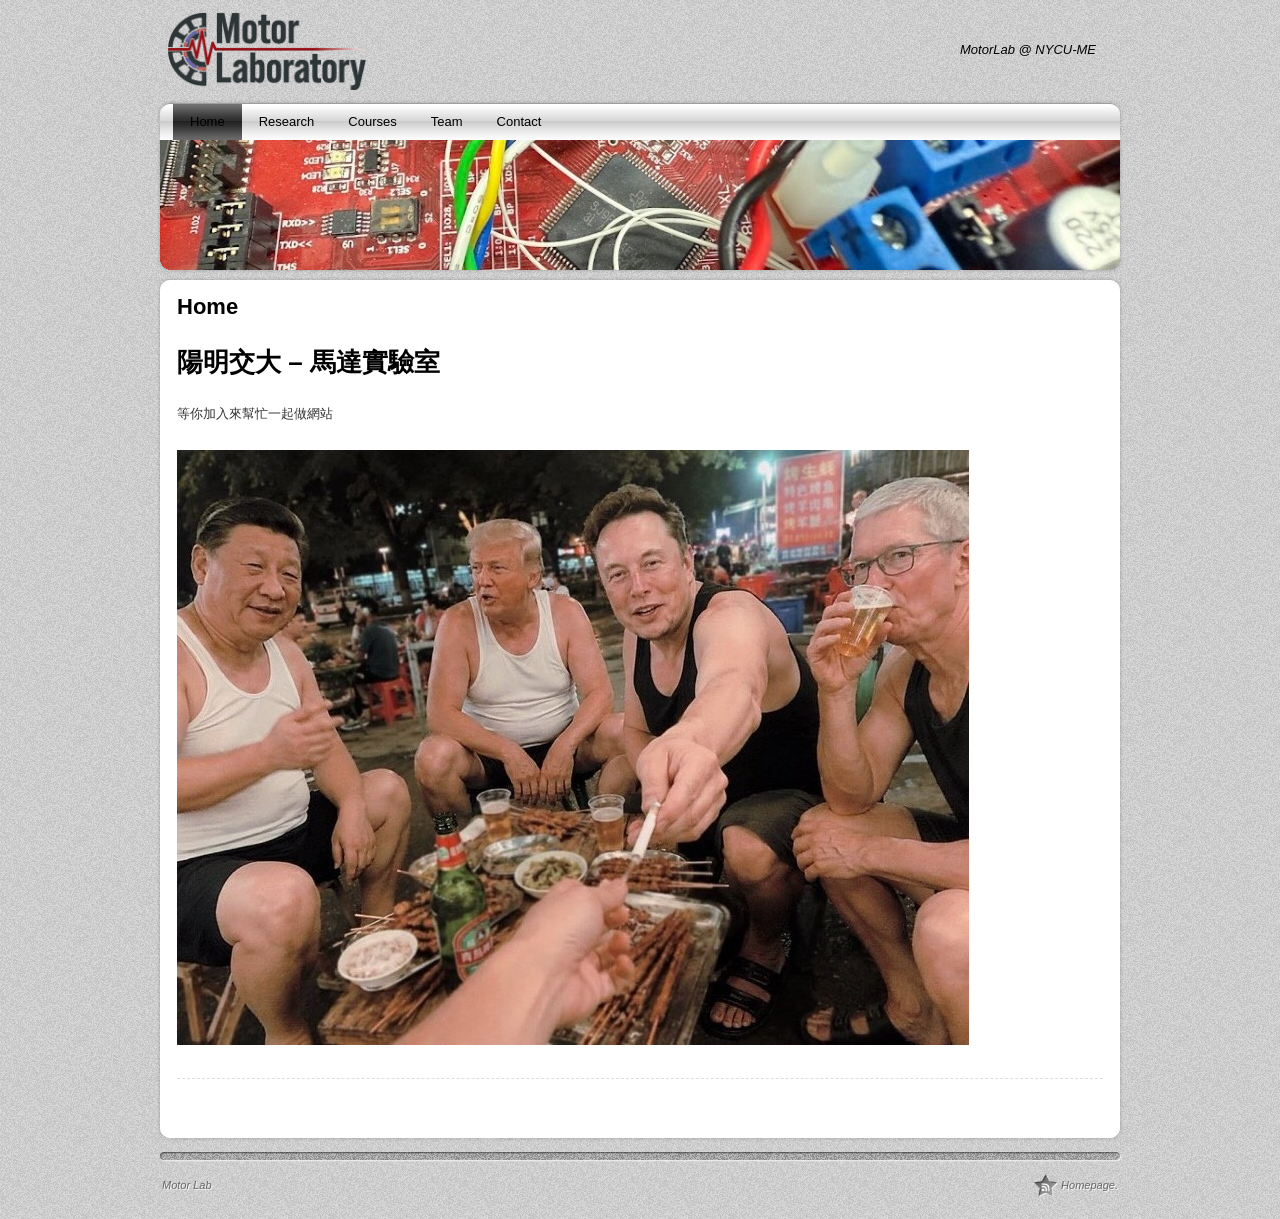
==== commit c524ad56: "1150712_ModSth" ====
--- a/index.html
+++ b/index.html
@@ -1,127 +1,17 @@
 <!DOCTYPE html>
 <html lang="zh-TW">
 <head><meta charset="UTF-8">
-	
-	<meta name="viewport" content="width=device-width, initial-scale=1">
+
+<meta name="viewport" content="width=device-width, initial-scale=1">
+<title>Motor Lab – MotorLab @ NYCU-ME</title>
 <meta name="robots" content="max-image-preview:large">
-<title>NYCU Motor Lab – MotorLab @ NYCU-ME</title>
-<link rel="alternate" type="application/rss+xml" title="訂閱《NYCU Motor Lab》» 資訊提供" href="https://nycumotorlab.github.io/index.php/feed/">
-<link rel="alternate" type="application/rss+xml" title="訂閱《NYCU Motor Lab》» 留言的資訊提供" href="https://nycumotorlab.github.io/index.php/comments/feed/">
-<link rel="alternate" title="oEmbed (JSON)" type="application/json+oembed" href="https://nycumotorlab.github.io/index.php/wp-json/oembed/1.0/embed?url=https%3A%2F%2Fnycumotorlab.github.io%2F">
-<link rel="alternate" title="oEmbed (XML)" type="text/xml+oembed" href="https://nycumotorlab.github.io/index.php/wp-json/oembed/1.0/embed?url=https%3A%2F%2Fnycumotorlab.github.io%2F&amp;format=xml">
+<link rel="alternate" type="application/rss+xml" title="訂閱《Motor Lab》» 資訊提供" href="https://nycumotorlab.github.io/feed/">
+<link rel="alternate" type="application/rss+xml" title="訂閱《Motor Lab》» 留言的資訊提供" href="https://nycumotorlab.github.io/comments/feed/">
+<link rel="alternate" title="oEmbed (JSON)" type="application/json+oembed" href="https://nycumotorlab.github.io/wp-json/oembed/1.0/embed?url=https%3A%2F%2Fnycumotorlab.github.io%2F">
+<link rel="alternate" title="oEmbed (XML)" type="text/xml+oembed" href="https://nycumotorlab.github.io/wp-json/oembed/1.0/embed?url=https%3A%2F%2Fnycumotorlab.github.io%2F&amp;format=xml">
 <style id="wp-img-auto-sizes-contain-inline-css">
 img:is([sizes=auto i],[sizes^="auto," i]){contain-intrinsic-size:3000px 1500px}
 /*# sourceURL=wp-img-auto-sizes-contain-inline-css */
-</style>
-<style id="wp-block-image-inline-css">
-.wp-block-image>a,.wp-block-image>figure>a{display:inline-block}.wp-block-image img{box-sizing:border-box;height:auto;max-width:100%;vertical-align:bottom}@media not (prefers-reduced-motion){.wp-block-image img.hide{visibility:hidden}.wp-block-image img.show{animation:show-content-image .4s}}.wp-block-image[style*=border-radius] img,.wp-block-image[style*=border-radius]>a{border-radius:inherit}.wp-block-image.has-custom-border img{box-sizing:border-box}.wp-block-image.aligncenter{text-align:center}.wp-block-image.alignfull>a,.wp-block-image.alignwide>a{width:100%}.wp-block-image.alignfull img,.wp-block-image.alignwide img{height:auto;width:100%}.wp-block-image .aligncenter,.wp-block-image .alignleft,.wp-block-image .alignright,.wp-block-image.aligncenter,.wp-block-image.alignleft,.wp-block-image.alignright{display:table}.wp-block-image .aligncenter>figcaption,.wp-block-image .alignleft>figcaption,.wp-block-image .alignright>figcaption,.wp-block-image.aligncenter>figcaption,.wp-block-image.alignleft>figcaption,.wp-block-image.alignright>figcaption{caption-side:bottom;display:table-caption}.wp-block-image .alignleft{float:left;margin:.5em 1em .5em 0}.wp-block-image .alignright{float:right;margin:.5em 0 .5em 1em}.wp-block-image .aligncenter{margin-left:auto;margin-right:auto}.wp-block-image :where(figcaption){margin-bottom:1em;margin-top:.5em}.wp-block-image.is-style-circle-mask img{border-radius:9999px}@supports ((-webkit-mask-image:none) or (mask-image:none)) or (-webkit-mask-image:none){.wp-block-image.is-style-circle-mask img{border-radius:0;-webkit-mask-image:url('data:image/svg+xml;utf8,<svg viewBox="0 0 100 100" xmlns="http://www.w3.org/2000/svg"><circle cx="50" cy="50" r="50"/></svg>');mask-image:url('data:image/svg+xml;utf8,<svg viewBox="0 0 100 100" xmlns="http://www.w3.org/2000/svg"><circle cx="50" cy="50" r="50"/></svg>');mask-mode:alpha;-webkit-mask-position:center;mask-position:center;-webkit-mask-repeat:no-repeat;mask-repeat:no-repeat;-webkit-mask-size:contain;mask-size:contain}}:root :where(.wp-block-image.is-style-rounded img,.wp-block-image .is-style-rounded img){border-radius:9999px}.wp-block-image figure{margin:0}.wp-lightbox-container{display:flex;flex-direction:column;position:relative}.wp-lightbox-container img{cursor:zoom-in}.wp-lightbox-container img:hover+button{opacity:1}.wp-lightbox-container button{align-items:center;backdrop-filter:blur(16px) saturate(180%);background-color:#5a5a5a40;border:none;border-radius:4px;cursor:zoom-in;display:flex;height:20px;justify-content:center;opacity:0;padding:0;position:absolute;right:16px;text-align:center;top:16px;width:20px;z-index:100}@media not (prefers-reduced-motion){.wp-lightbox-container button{transition:opacity .2s ease}}.wp-lightbox-container button:focus-visible{outline:3px auto #5a5a5a40;outline:3px auto -webkit-focus-ring-color;outline-offset:3px}.wp-lightbox-container button:hover{cursor:pointer;opacity:1}.wp-lightbox-container button:focus{opacity:1}.wp-lightbox-container button:focus,.wp-lightbox-container button:hover,.wp-lightbox-container button:not(:hover):not(:active):not(.has-background){background-color:#5a5a5a40;border:none}.wp-lightbox-overlay{box-sizing:border-box;cursor:zoom-out;height:100vh;left:0;overflow:hidden;position:fixed;top:0;visibility:hidden;width:100%;z-index:100000}.wp-lightbox-overlay .wp-lightbox-close-button{align-items:center;cursor:pointer;display:flex;font-family:inherit;gap:8px;justify-content:center;line-height:1;min-height:40px;min-width:40px;padding:0 4px;position:absolute;right:calc(env(safe-area-inset-right) + 16px);top:calc(env(safe-area-inset-top) + 16px);z-index:5000000}.wp-lightbox-overlay .wp-lightbox-close-button:focus,.wp-lightbox-overlay .wp-lightbox-close-button:hover,.wp-lightbox-overlay .wp-lightbox-close-button:not(:hover):not(:active):not(.has-background){background:none;border:none}.wp-lightbox-overlay .wp-lightbox-close-button:has(.wp-lightbox-close-text:not([hidden])) .wp-lightbox-close-icon svg{height:1em;width:1em}.wp-lightbox-overlay .wp-lightbox-close-icon svg{display:block}.wp-lightbox-overlay .wp-lightbox-navigation-button-next,.wp-lightbox-overlay .wp-lightbox-navigation-button-prev{align-items:center;bottom:16px;cursor:pointer;display:flex;font-family:inherit;gap:4px;justify-content:center;line-height:1;min-height:40px;min-width:40px;padding:0 8px;position:absolute;z-index:2000002}.wp-lightbox-overlay .wp-lightbox-navigation-button-next[hidden],.wp-lightbox-overlay .wp-lightbox-navigation-button-prev[hidden]{display:none}@media (min-width:960px){.wp-lightbox-overlay .wp-lightbox-navigation-button-next,.wp-lightbox-overlay .wp-lightbox-navigation-button-prev{bottom:50%;transform:translateY(-50%)}}.wp-lightbox-overlay .wp-lightbox-navigation-button-next:focus,.wp-lightbox-overlay .wp-lightbox-navigation-button-next:hover,.wp-lightbox-overlay .wp-lightbox-navigation-button-next:not(:hover):not(:active):not(.has-background),.wp-lightbox-overlay .wp-lightbox-navigation-button-prev:focus,.wp-lightbox-overlay .wp-lightbox-navigation-button-prev:hover,.wp-lightbox-overlay .wp-lightbox-navigation-button-prev:not(:hover):not(:active):not(.has-background){background:none;border:none;padding:0 8px}.wp-lightbox-overlay .wp-lightbox-navigation-button-next:has(.wp-lightbox-navigation-text:not([hidden])) .wp-lightbox-navigation-icon svg,.wp-lightbox-overlay .wp-lightbox-navigation-button-prev:has(.wp-lightbox-navigation-text:not([hidden])) .wp-lightbox-navigation-icon svg{display:block;height:1.5em;width:1.5em}.wp-lightbox-overlay .wp-lightbox-navigation-button-prev{left:calc(env(safe-area-inset-left) + 16px)}.wp-lightbox-overlay .wp-lightbox-navigation-button-next{right:calc(env(safe-area-inset-right) + 16px)}.wp-lightbox-overlay .wp-lightbox-navigation-icon svg{vertical-align:middle}.wp-lightbox-overlay .lightbox-image-container{height:var(--wp--lightbox-container-height);left:50%;overflow:hidden;position:absolute;top:50%;transform:translate(-50%,-50%);transform-origin:top left;width:var(--wp--lightbox-container-width);z-index:2000001}.wp-lightbox-overlay .wp-block-image{align-items:center;box-sizing:border-box;display:flex;height:100%;justify-content:center;margin:0;position:relative;transform-origin:0 0;width:100%;z-index:3000000}.wp-lightbox-overlay .wp-block-image img{height:var(--wp--lightbox-image-height);min-height:var(--wp--lightbox-image-height);min-width:var(--wp--lightbox-image-width);width:var(--wp--lightbox-image-width)}.wp-lightbox-overlay .wp-block-image figcaption{display:none}.wp-lightbox-overlay button{background:none;border:none}.wp-lightbox-overlay .scrim{background-color:#fff;height:100%;opacity:.9;position:absolute;width:100%;z-index:2000000}.wp-lightbox-overlay.active{visibility:visible}@media not (prefers-reduced-motion){.wp-lightbox-overlay.active{animation:turn-on-visibility .25s both}.wp-lightbox-overlay.active img{animation:turn-on-visibility .35s both}.wp-lightbox-overlay.show-closing-animation:not(.active){animation:turn-off-visibility .35s both}.wp-lightbox-overlay.show-closing-animation:not(.active) img{animation:turn-off-visibility .25s both}.wp-lightbox-overlay.zoom.active{animation:none;opacity:1;visibility:visible}.wp-lightbox-overlay.zoom.active .lightbox-image-container{animation:lightbox-zoom-in .4s}.wp-lightbox-overlay.zoom.active .lightbox-image-container img{animation:none}.wp-lightbox-overlay.zoom.active .scrim{animation:turn-on-visibility .4s forwards}.wp-lightbox-overlay.zoom.show-closing-animation:not(.active){animation:none}.wp-lightbox-overlay.zoom.show-closing-animation:not(.active) .lightbox-image-container{animation:lightbox-zoom-out .4s}.wp-lightbox-overlay.zoom.show-closing-animation:not(.active) .lightbox-image-container img{animation:none}.wp-lightbox-overlay.zoom.show-closing-animation:not(.active) .scrim{animation:turn-off-visibility .4s forwards}}@keyframes show-content-image{0%{visibility:hidden}99%{visibility:hidden}to{visibility:visible}}@keyframes turn-on-visibility{0%{opacity:0}to{opacity:1}}@keyframes turn-off-visibility{0%{opacity:1;visibility:visible}99%{opacity:0;visibility:visible}to{opacity:0;visibility:hidden}}@keyframes lightbox-zoom-in{0%{transform:translate(calc((-100vw + var(--wp--lightbox-scrollbar-width))/2 + var(--wp--lightbox-initial-left-position)),calc(-50vh + var(--wp--lightbox-initial-top-position))) scale(var(--wp--lightbox-scale))}to{transform:translate(-50%,-50%) scale(1)}}@keyframes lightbox-zoom-out{0%{transform:translate(-50%,-50%) scale(1);visibility:visible}99%{visibility:visible}to{transform:translate(calc((-100vw + var(--wp--lightbox-scrollbar-width))/2 + var(--wp--lightbox-initial-left-position)),calc(-50vh + var(--wp--lightbox-initial-top-position))) scale(var(--wp--lightbox-scale));visibility:hidden}}
-/*# sourceURL=https://nycumotorlab.github.io/wp-includes/blocks/image/style.min.css */
-</style>
-<style id="wp-block-site-tagline-inline-css">
-.wp-block-site-tagline{box-sizing:border-box}
-/*# sourceURL=https://nycumotorlab.github.io/wp-includes/blocks/site-tagline/style.min.css */
-</style>
-<style id="wp-block-navigation-link-inline-css">
-.wp-block-navigation .wp-block-navigation-item__label{overflow-wrap:break-word}.wp-block-navigation .wp-block-navigation-item__description{display:none}.link-ui-tools{outline:1px solid #f0f0f0;padding:8px}.link-ui-block-inserter{padding-top:8px}.link-ui-block-inserter__back{margin-left:8px;text-transform:uppercase}
-
-				.is-style-arrow-link .wp-block-navigation-item__label:after {
-					content: "\2197";
-					padding-inline-start: 0.25rem;
-					vertical-align: middle;
-					text-decoration: none;
-					display: inline-block;
-				}
-/*# sourceURL=wp-block-navigation-link-inline-css */
-</style>
-<link rel="stylesheet" id="wp-block-navigation-css" href="https://nycumotorlab.github.io/wp-includes/blocks/navigation/style.min.css?ver=7.0" media="all">
-<style id="wp-block-group-inline-css">
-.wp-block-group{box-sizing:border-box}:where(.wp-block-group.wp-block-group-is-layout-constrained){position:relative}
-/*# sourceURL=https://nycumotorlab.github.io/wp-includes/blocks/group/style.min.css */
-</style>
-<style id="wp-block-spacer-inline-css">
-.wp-block-spacer{clear:both}
-/*# sourceURL=https://nycumotorlab.github.io/wp-includes/blocks/spacer/style.min.css */
-</style>
-<style id="wp-block-post-title-inline-css">
-.wp-block-post-title{box-sizing:border-box;word-break:break-word}.wp-block-post-title :where(a){display:inline-block;font-family:inherit;font-size:inherit;font-style:inherit;font-weight:inherit;letter-spacing:inherit;line-height:inherit;text-decoration:inherit}
-/*# sourceURL=https://nycumotorlab.github.io/wp-includes/blocks/post-title/style.min.css */
-</style>
-<style id="wp-block-paragraph-inline-css">
-.is-small-text{font-size:.875em}.is-regular-text{font-size:1em}.is-large-text{font-size:2.25em}.is-larger-text{font-size:3em}.has-drop-cap:not(:focus):first-letter{float:left;font-size:8.4em;font-style:normal;font-weight:100;line-height:.68;margin:.05em .1em 0 0;text-transform:uppercase}body.rtl .has-drop-cap:not(:focus):first-letter{float:none;margin-left:.1em}p.has-drop-cap.has-background{overflow:hidden}:root :where(p.has-background){padding:1.25em 2.375em}:where(p.has-text-color:not(.has-link-color)) a{color:inherit}p.has-text-align-left[style*="writing-mode:vertical-lr"],p.has-text-align-right[style*="writing-mode:vertical-rl"]{rotate:180deg}
-/*# sourceURL=https://nycumotorlab.github.io/wp-includes/blocks/paragraph/style.min.css */
-</style>
-<style id="wp-block-columns-inline-css">
-.wp-block-columns{box-sizing:border-box;display:flex;flex-wrap:wrap!important}@media (min-width:782px){.wp-block-columns{flex-wrap:nowrap!important}}.wp-block-columns{align-items:normal!important}.wp-block-columns.are-vertically-aligned-top{align-items:flex-start}.wp-block-columns.are-vertically-aligned-center{align-items:center}.wp-block-columns.are-vertically-aligned-bottom{align-items:flex-end}@media (max-width:781px){.wp-block-columns:not(.is-not-stacked-on-mobile)>.wp-block-column{flex-basis:100%!important}}@media (min-width:782px){.wp-block-columns:not(.is-not-stacked-on-mobile)>.wp-block-column{flex-basis:0;flex-grow:1}.wp-block-columns:not(.is-not-stacked-on-mobile)>.wp-block-column[style*=flex-basis]{flex-grow:0}}.wp-block-columns.is-not-stacked-on-mobile{flex-wrap:nowrap!important}.wp-block-columns.is-not-stacked-on-mobile>.wp-block-column{flex-basis:0;flex-grow:1}.wp-block-columns.is-not-stacked-on-mobile>.wp-block-column[style*=flex-basis]{flex-grow:0}:where(.wp-block-columns){margin-bottom:1.75em}:where(.wp-block-columns.has-background){padding:1.25em 2.375em}.wp-block-column{flex-grow:1;min-width:0;overflow-wrap:break-word;word-break:break-word}.wp-block-column.is-vertically-aligned-top{align-self:flex-start}.wp-block-column.is-vertically-aligned-center{align-self:center}.wp-block-column.is-vertically-aligned-bottom{align-self:flex-end}.wp-block-column.is-vertically-aligned-stretch{align-self:stretch}.wp-block-column.is-vertically-aligned-bottom,.wp-block-column.is-vertically-aligned-center,.wp-block-column.is-vertically-aligned-top{width:100%}
-/*# sourceURL=https://nycumotorlab.github.io/wp-includes/blocks/columns/style.min.css */
-</style>
-<style id="wp-block-cover-inline-css">
-.wp-block-cover,.wp-block-cover-image{align-items:center;background-position:50%;box-sizing:border-box;display:flex;justify-content:center;min-height:430px;overflow:hidden;overflow:clip;padding:1em;position:relative}.wp-block-cover .has-background-dim:not([class*=-background-color]),.wp-block-cover-image .has-background-dim:not([class*=-background-color]),.wp-block-cover-image.has-background-dim:not([class*=-background-color]),.wp-block-cover.has-background-dim:not([class*=-background-color]){background-color:#000}.wp-block-cover .has-background-dim.has-background-gradient,.wp-block-cover-image .has-background-dim.has-background-gradient{background-color:initial}.wp-block-cover-image.has-background-dim:before,.wp-block-cover.has-background-dim:before{background-color:inherit;content:""}.wp-block-cover .wp-block-cover__background,.wp-block-cover .wp-block-cover__gradient-background,.wp-block-cover-image .wp-block-cover__background,.wp-block-cover-image .wp-block-cover__gradient-background,.wp-block-cover-image.has-background-dim:not(.has-background-gradient):before,.wp-block-cover.has-background-dim:not(.has-background-gradient):before{bottom:0;left:0;opacity:.5;position:absolute;right:0;top:0}.wp-block-cover-image.has-background-dim.has-background-dim-10 .wp-block-cover__background,.wp-block-cover-image.has-background-dim.has-background-dim-10 .wp-block-cover__gradient-background,.wp-block-cover-image.has-background-dim.has-background-dim-10:not(.has-background-gradient):before,.wp-block-cover.has-background-dim.has-background-dim-10 .wp-block-cover__background,.wp-block-cover.has-background-dim.has-background-dim-10 .wp-block-cover__gradient-background,.wp-block-cover.has-background-dim.has-background-dim-10:not(.has-background-gradient):before{opacity:.1}.wp-block-cover-image.has-background-dim.has-background-dim-20 .wp-block-cover__background,.wp-block-cover-image.has-background-dim.has-background-dim-20 .wp-block-cover__gradient-background,.wp-block-cover-image.has-background-dim.has-background-dim-20:not(.has-background-gradient):before,.wp-block-cover.has-background-dim.has-background-dim-20 .wp-block-cover__background,.wp-block-cover.has-background-dim.has-background-dim-20 .wp-block-cover__gradient-background,.wp-block-cover.has-background-dim.has-background-dim-20:not(.has-background-gradient):before{opacity:.2}.wp-block-cover-image.has-background-dim.has-background-dim-30 .wp-block-cover__background,.wp-block-cover-image.has-background-dim.has-background-dim-30 .wp-block-cover__gradient-background,.wp-block-cover-image.has-background-dim.has-background-dim-30:not(.has-background-gradient):before,.wp-block-cover.has-background-dim.has-background-dim-30 .wp-block-cover__background,.wp-block-cover.has-background-dim.has-background-dim-30 .wp-block-cover__gradient-background,.wp-block-cover.has-background-dim.has-background-dim-30:not(.has-background-gradient):before{opacity:.3}.wp-block-cover-image.has-background-dim.has-background-dim-40 .wp-block-cover__background,.wp-block-cover-image.has-background-dim.has-background-dim-40 .wp-block-cover__gradient-background,.wp-block-cover-image.has-background-dim.has-background-dim-40:not(.has-background-gradient):before,.wp-block-cover.has-background-dim.has-background-dim-40 .wp-block-cover__background,.wp-block-cover.has-background-dim.has-background-dim-40 .wp-block-cover__gradient-background,.wp-block-cover.has-background-dim.has-background-dim-40:not(.has-background-gradient):before{opacity:.4}.wp-block-cover-image.has-background-dim.has-background-dim-50 .wp-block-cover__background,.wp-block-cover-image.has-background-dim.has-background-dim-50 .wp-block-cover__gradient-background,.wp-block-cover-image.has-background-dim.has-background-dim-50:not(.has-background-gradient):before,.wp-block-cover.has-background-dim.has-background-dim-50 .wp-block-cover__background,.wp-block-cover.has-background-dim.has-background-dim-50 .wp-block-cover__gradient-background,.wp-block-cover.has-background-dim.has-background-dim-50:not(.has-background-gradient):before{opacity:.5}.wp-block-cover-image.has-background-dim.has-background-dim-60 .wp-block-cover__background,.wp-block-cover-image.has-background-dim.has-background-dim-60 .wp-block-cover__gradient-background,.wp-block-cover-image.has-background-dim.has-background-dim-60:not(.has-background-gradient):before,.wp-block-cover.has-background-dim.has-background-dim-60 .wp-block-cover__background,.wp-block-cover.has-background-dim.has-background-dim-60 .wp-block-cover__gradient-background,.wp-block-cover.has-background-dim.has-background-dim-60:not(.has-background-gradient):before{opacity:.6}.wp-block-cover-image.has-background-dim.has-background-dim-70 .wp-block-cover__background,.wp-block-cover-image.has-background-dim.has-background-dim-70 .wp-block-cover__gradient-background,.wp-block-cover-image.has-background-dim.has-background-dim-70:not(.has-background-gradient):before,.wp-block-cover.has-background-dim.has-background-dim-70 .wp-block-cover__background,.wp-block-cover.has-background-dim.has-background-dim-70 .wp-block-cover__gradient-background,.wp-block-cover.has-background-dim.has-background-dim-70:not(.has-background-gradient):before{opacity:.7}.wp-block-cover-image.has-background-dim.has-background-dim-80 .wp-block-cover__background,.wp-block-cover-image.has-background-dim.has-background-dim-80 .wp-block-cover__gradient-background,.wp-block-cover-image.has-background-dim.has-background-dim-80:not(.has-background-gradient):before,.wp-block-cover.has-background-dim.has-background-dim-80 .wp-block-cover__background,.wp-block-cover.has-background-dim.has-background-dim-80 .wp-block-cover__gradient-background,.wp-block-cover.has-background-dim.has-background-dim-80:not(.has-background-gradient):before{opacity:.8}.wp-block-cover-image.has-background-dim.has-background-dim-90 .wp-block-cover__background,.wp-block-cover-image.has-background-dim.has-background-dim-90 .wp-block-cover__gradient-background,.wp-block-cover-image.has-background-dim.has-background-dim-90:not(.has-background-gradient):before,.wp-block-cover.has-background-dim.has-background-dim-90 .wp-block-cover__background,.wp-block-cover.has-background-dim.has-background-dim-90 .wp-block-cover__gradient-background,.wp-block-cover.has-background-dim.has-background-dim-90:not(.has-background-gradient):before{opacity:.9}.wp-block-cover-image.has-background-dim.has-background-dim-100 .wp-block-cover__background,.wp-block-cover-image.has-background-dim.has-background-dim-100 .wp-block-cover__gradient-background,.wp-block-cover-image.has-background-dim.has-background-dim-100:not(.has-background-gradient):before,.wp-block-cover.has-background-dim.has-background-dim-100 .wp-block-cover__background,.wp-block-cover.has-background-dim.has-background-dim-100 .wp-block-cover__gradient-background,.wp-block-cover.has-background-dim.has-background-dim-100:not(.has-background-gradient):before{opacity:1}.wp-block-cover .wp-block-cover__background.has-background-dim.has-background-dim-0,.wp-block-cover .wp-block-cover__gradient-background.has-background-dim.has-background-dim-0,.wp-block-cover-image .wp-block-cover__background.has-background-dim.has-background-dim-0,.wp-block-cover-image .wp-block-cover__gradient-background.has-background-dim.has-background-dim-0{opacity:0}.wp-block-cover .wp-block-cover__background.has-background-dim.has-background-dim-10,.wp-block-cover .wp-block-cover__gradient-background.has-background-dim.has-background-dim-10,.wp-block-cover-image .wp-block-cover__background.has-background-dim.has-background-dim-10,.wp-block-cover-image .wp-block-cover__gradient-background.has-background-dim.has-background-dim-10{opacity:.1}.wp-block-cover .wp-block-cover__background.has-background-dim.has-background-dim-20,.wp-block-cover .wp-block-cover__gradient-background.has-background-dim.has-background-dim-20,.wp-block-cover-image .wp-block-cover__background.has-background-dim.has-background-dim-20,.wp-block-cover-image .wp-block-cover__gradient-background.has-background-dim.has-background-dim-20{opacity:.2}.wp-block-cover .wp-block-cover__background.has-background-dim.has-background-dim-30,.wp-block-cover .wp-block-cover__gradient-background.has-background-dim.has-background-dim-30,.wp-block-cover-image .wp-block-cover__background.has-background-dim.has-background-dim-30,.wp-block-cover-image .wp-block-cover__gradient-background.has-background-dim.has-background-dim-30{opacity:.3}.wp-block-cover .wp-block-cover__background.has-background-dim.has-background-dim-40,.wp-block-cover .wp-block-cover__gradient-background.has-background-dim.has-background-dim-40,.wp-block-cover-image .wp-block-cover__background.has-background-dim.has-background-dim-40,.wp-block-cover-image .wp-block-cover__gradient-background.has-background-dim.has-background-dim-40{opacity:.4}.wp-block-cover .wp-block-cover__background.has-background-dim.has-background-dim-50,.wp-block-cover .wp-block-cover__gradient-background.has-background-dim.has-background-dim-50,.wp-block-cover-image .wp-block-cover__background.has-background-dim.has-background-dim-50,.wp-block-cover-image .wp-block-cover__gradient-background.has-background-dim.has-background-dim-50{opacity:.5}.wp-block-cover .wp-block-cover__background.has-background-dim.has-background-dim-60,.wp-block-cover .wp-block-cover__gradient-background.has-background-dim.has-background-dim-60,.wp-block-cover-image .wp-block-cover__background.has-background-dim.has-background-dim-60,.wp-block-cover-image .wp-block-cover__gradient-background.has-background-dim.has-background-dim-60{opacity:.6}.wp-block-cover .wp-block-cover__background.has-background-dim.has-background-dim-70,.wp-block-cover .wp-block-cover__gradient-background.has-background-dim.has-background-dim-70,.wp-block-cover-image .wp-block-cover__background.has-background-dim.has-background-dim-70,.wp-block-cover-image .wp-block-cover__gradient-background.has-background-dim.has-background-dim-70{opacity:.7}.wp-block-cover .wp-block-cover__background.has-background-dim.has-background-dim-80,.wp-block-cover .wp-block-cover__gradient-background.has-background-dim.has-background-dim-80,.wp-block-cover-image .wp-block-cover__background.has-background-dim.has-background-dim-80,.wp-block-cover-image .wp-block-cover__gradient-background.has-background-dim.has-background-dim-80{opacity:.8}.wp-block-cover .wp-block-cover__background.has-background-dim.has-background-dim-90,.wp-block-cover .wp-block-cover__gradient-background.has-background-dim.has-background-dim-90,.wp-block-cover-image .wp-block-cover__background.has-background-dim.has-background-dim-90,.wp-block-cover-image .wp-block-cover__gradient-background.has-background-dim.has-background-dim-90{opacity:.9}.wp-block-cover .wp-block-cover__background.has-background-dim.has-background-dim-100,.wp-block-cover .wp-block-cover__gradient-background.has-background-dim.has-background-dim-100,.wp-block-cover-image .wp-block-cover__background.has-background-dim.has-background-dim-100,.wp-block-cover-image .wp-block-cover__gradient-background.has-background-dim.has-background-dim-100{opacity:1}.wp-block-cover-image.alignleft,.wp-block-cover-image.alignright,.wp-block-cover.alignleft,.wp-block-cover.alignright{max-width:420px;width:100%}.wp-block-cover-image.aligncenter,.wp-block-cover-image.alignleft,.wp-block-cover-image.alignright,.wp-block-cover.aligncenter,.wp-block-cover.alignleft,.wp-block-cover.alignright{display:flex}.wp-block-cover .wp-block-cover__inner-container,.wp-block-cover-image .wp-block-cover__inner-container{color:inherit;position:relative;width:100%}.wp-block-cover-image.is-position-top-left,.wp-block-cover.is-position-top-left{align-items:flex-start;justify-content:flex-start}.wp-block-cover-image.is-position-top-center,.wp-block-cover.is-position-top-center{align-items:flex-start;justify-content:center}.wp-block-cover-image.is-position-top-right,.wp-block-cover.is-position-top-right{align-items:flex-start;justify-content:flex-end}.wp-block-cover-image.is-position-center-left,.wp-block-cover.is-position-center-left{align-items:center;justify-content:flex-start}.wp-block-cover-image.is-position-center-center,.wp-block-cover.is-position-center-center{align-items:center;justify-content:center}.wp-block-cover-image.is-position-center-right,.wp-block-cover.is-position-center-right{align-items:center;justify-content:flex-end}.wp-block-cover-image.is-position-bottom-left,.wp-block-cover.is-position-bottom-left{align-items:flex-end;justify-content:flex-start}.wp-block-cover-image.is-position-bottom-center,.wp-block-cover.is-position-bottom-center{align-items:flex-end;justify-content:center}.wp-block-cover-image.is-position-bottom-right,.wp-block-cover.is-position-bottom-right{align-items:flex-end;justify-content:flex-end}.wp-block-cover-image.has-custom-content-position.has-custom-content-position .wp-block-cover__inner-container,.wp-block-cover.has-custom-content-position.has-custom-content-position .wp-block-cover__inner-container{margin:0}.wp-block-cover-image.has-custom-content-position.has-custom-content-position.is-position-bottom-left .wp-block-cover__inner-container,.wp-block-cover-image.has-custom-content-position.has-custom-content-position.is-position-bottom-right .wp-block-cover__inner-container,.wp-block-cover-image.has-custom-content-position.has-custom-content-position.is-position-center-left .wp-block-cover__inner-container,.wp-block-cover-image.has-custom-content-position.has-custom-content-position.is-position-center-right .wp-block-cover__inner-container,.wp-block-cover-image.has-custom-content-position.has-custom-content-position.is-position-top-left .wp-block-cover__inner-container,.wp-block-cover-image.has-custom-content-position.has-custom-content-position.is-position-top-right .wp-block-cover__inner-container,.wp-block-cover.has-custom-content-position.has-custom-content-position.is-position-bottom-left .wp-block-cover__inner-container,.wp-block-cover.has-custom-content-position.has-custom-content-position.is-position-bottom-right .wp-block-cover__inner-container,.wp-block-cover.has-custom-content-position.has-custom-content-position.is-position-center-left .wp-block-cover__inner-container,.wp-block-cover.has-custom-content-position.has-custom-content-position.is-position-center-right .wp-block-cover__inner-container,.wp-block-cover.has-custom-content-position.has-custom-content-position.is-position-top-left .wp-block-cover__inner-container,.wp-block-cover.has-custom-content-position.has-custom-content-position.is-position-top-right .wp-block-cover__inner-container{margin:0;width:auto}.wp-block-cover .wp-block-cover__image-background,.wp-block-cover video.wp-block-cover__video-background,.wp-block-cover-image .wp-block-cover__image-background,.wp-block-cover-image video.wp-block-cover__video-background{border:none;bottom:0;box-shadow:none;height:100%;left:0;margin:0;max-height:none;max-width:none;object-fit:cover;outline:none;padding:0;position:absolute;right:0;top:0;width:100%}.wp-block-cover .wp-block-cover__embed-background,.wp-block-cover-image .wp-block-cover__embed-background{border:none;bottom:0;box-shadow:none;height:100%;left:0;margin:0;max-height:none;max-width:none;outline:none;padding:0;pointer-events:none;position:absolute;right:0;top:0;width:100%}.wp-block-cover .wp-block-cover__embed-background .wp-block-embed__wrapper,.wp-block-cover-image .wp-block-cover__embed-background .wp-block-embed__wrapper{bottom:0;height:100%;left:0;margin:0;padding:0;position:absolute;right:0;top:0;width:100%}.wp-block-cover .wp-block-cover__embed-background .wp-block-embed__wrapper iframe,.wp-block-cover .wp-block-cover__embed-background iframe,.wp-block-cover-image .wp-block-cover__embed-background .wp-block-embed__wrapper iframe,.wp-block-cover-image .wp-block-cover__embed-background iframe{height:100vh;left:50%;min-height:100%;min-width:100%;pointer-events:none;position:absolute;top:50%;transform:translate(-50%,-50%);width:100vw}.wp-block-cover-image.has-parallax,.wp-block-cover.has-parallax,.wp-block-cover__image-background.has-parallax,video.wp-block-cover__video-background.has-parallax{background-attachment:fixed;background-repeat:no-repeat;background-size:cover}@supports (-webkit-touch-callout:inherit){.wp-block-cover-image.has-parallax,.wp-block-cover.has-parallax,.wp-block-cover__image-background.has-parallax,video.wp-block-cover__video-background.has-parallax{background-attachment:scroll}}@media (prefers-reduced-motion:reduce){.wp-block-cover-image.has-parallax,.wp-block-cover.has-parallax,.wp-block-cover__image-background.has-parallax,video.wp-block-cover__video-background.has-parallax{background-attachment:scroll}}.wp-block-cover-image.is-repeated,.wp-block-cover.is-repeated,.wp-block-cover__image-background.is-repeated,video.wp-block-cover__video-background.is-repeated{background-repeat:repeat;background-size:auto}.wp-block-cover-image-text,.wp-block-cover-image-text a,.wp-block-cover-image-text a:active,.wp-block-cover-image-text a:focus,.wp-block-cover-image-text a:hover,.wp-block-cover-text,.wp-block-cover-text a,.wp-block-cover-text a:active,.wp-block-cover-text a:focus,.wp-block-cover-text a:hover,section.wp-block-cover-image h2,section.wp-block-cover-image h2 a,section.wp-block-cover-image h2 a:active,section.wp-block-cover-image h2 a:focus,section.wp-block-cover-image h2 a:hover{color:#fff}.wp-block-cover-image .wp-block-cover.has-left-content{justify-content:flex-start}.wp-block-cover-image .wp-block-cover.has-right-content{justify-content:flex-end}.wp-block-cover-image.has-left-content .wp-block-cover-image-text,.wp-block-cover.has-left-content .wp-block-cover-text,section.wp-block-cover-image.has-left-content>h2{margin-left:0;text-align:left}.wp-block-cover-image.has-right-content .wp-block-cover-image-text,.wp-block-cover.has-right-content .wp-block-cover-text,section.wp-block-cover-image.has-right-content>h2{margin-right:0;text-align:right}.wp-block-cover .wp-block-cover-text,.wp-block-cover-image .wp-block-cover-image-text,section.wp-block-cover-image>h2{font-size:2em;line-height:1.25;margin-bottom:0;max-width:840px;padding:.44em;text-align:center;z-index:1}:where(.wp-block-cover-image:not(.has-text-color)),:where(.wp-block-cover:not(.has-text-color)){color:#fff}:where(.wp-block-cover-image.is-light:not(.has-text-color)),:where(.wp-block-cover.is-light:not(.has-text-color)){color:#000}:root :where(.wp-block-cover h1:not(.has-text-color)),:root :where(.wp-block-cover h2:not(.has-text-color)),:root :where(.wp-block-cover h3:not(.has-text-color)),:root :where(.wp-block-cover h4:not(.has-text-color)),:root :where(.wp-block-cover h5:not(.has-text-color)),:root :where(.wp-block-cover h6:not(.has-text-color)),:root :where(.wp-block-cover p:not(.has-text-color)){color:inherit}body:not(.editor-styles-wrapper) .wp-block-cover:not(.wp-block-cover:has(.wp-block-cover__background+.wp-block-cover__inner-container)) .wp-block-cover__embed-background,body:not(.editor-styles-wrapper) .wp-block-cover:not(.wp-block-cover:has(.wp-block-cover__background+.wp-block-cover__inner-container)) .wp-block-cover__image-background,body:not(.editor-styles-wrapper) .wp-block-cover:not(.wp-block-cover:has(.wp-block-cover__background+.wp-block-cover__inner-container)) .wp-block-cover__video-background{z-index:0}body:not(.editor-styles-wrapper) .wp-block-cover:not(.wp-block-cover:has(.wp-block-cover__background+.wp-block-cover__inner-container)) .wp-block-cover__background,body:not(.editor-styles-wrapper) .wp-block-cover:not(.wp-block-cover:has(.wp-block-cover__background+.wp-block-cover__inner-container)) .wp-block-cover__gradient-background,body:not(.editor-styles-wrapper) .wp-block-cover:not(.wp-block-cover:has(.wp-block-cover__background+.wp-block-cover__inner-container)) .wp-block-cover__inner-container,body:not(.editor-styles-wrapper) .wp-block-cover:not(.wp-block-cover:has(.wp-block-cover__background+.wp-block-cover__inner-container)).has-background-dim:not(.has-background-gradient):before{z-index:1}.has-modal-open body:not(.editor-styles-wrapper) .wp-block-cover:not(.wp-block-cover:has(.wp-block-cover__background+.wp-block-cover__inner-container)) .wp-block-cover__inner-container{z-index:auto}
-/*# sourceURL=https://nycumotorlab.github.io/wp-includes/blocks/cover/style.min.css */
-</style>
-<style id="wp-block-post-content-inline-css">
-.wp-block-post-content{display:flow-root}
-/*# sourceURL=https://nycumotorlab.github.io/wp-includes/blocks/post-content/style.min.css */
-</style>
-<style id="wp-block-site-title-inline-css">
-.wp-block-site-title{box-sizing:border-box}.wp-block-site-title :where(a){color:inherit;font-family:inherit;font-size:inherit;font-style:inherit;font-weight:inherit;letter-spacing:inherit;line-height:inherit;text-decoration:inherit}
-/*# sourceURL=https://nycumotorlab.github.io/wp-includes/blocks/site-title/style.min.css */
-</style>
-<style id="wp-block-heading-inline-css">
-h1:where(.wp-block-heading).has-background,h2:where(.wp-block-heading).has-background,h3:where(.wp-block-heading).has-background,h4:where(.wp-block-heading).has-background,h5:where(.wp-block-heading).has-background,h6:where(.wp-block-heading).has-background{padding:1.25em 2.375em}h1.has-text-align-left[style*=writing-mode]:where([style*=vertical-lr]),h1.has-text-align-right[style*=writing-mode]:where([style*=vertical-rl]),h2.has-text-align-left[style*=writing-mode]:where([style*=vertical-lr]),h2.has-text-align-right[style*=writing-mode]:where([style*=vertical-rl]),h3.has-text-align-left[style*=writing-mode]:where([style*=vertical-lr]),h3.has-text-align-right[style*=writing-mode]:where([style*=vertical-rl]),h4.has-text-align-left[style*=writing-mode]:where([style*=vertical-lr]),h4.has-text-align-right[style*=writing-mode]:where([style*=vertical-rl]),h5.has-text-align-left[style*=writing-mode]:where([style*=vertical-lr]),h5.has-text-align-right[style*=writing-mode]:where([style*=vertical-rl]),h6.has-text-align-left[style*=writing-mode]:where([style*=vertical-lr]),h6.has-text-align-right[style*=writing-mode]:where([style*=vertical-rl]){rotate:180deg}
-
-				.is-style-asterisk:before {
-					content: '';
-					width: 1.5rem;
-					height: 3rem;
-					background: var(--wp--preset--color--contrast-2, currentColor);
-					clip-path: path('M11.93.684v8.039l5.633-5.633 1.216 1.23-5.66 5.66h8.04v1.737H13.2l5.701 5.701-1.23 1.23-5.742-5.742V21h-1.737v-8.094l-5.77 5.77-1.23-1.217 5.743-5.742H.842V9.98h8.162l-5.701-5.7 1.23-1.231 5.66 5.66V.684h1.737Z');
-					display: block;
-				}
-
-				/* Hide the asterisk if the heading has no content, to avoid using empty headings to display the asterisk only, which is an A11Y issue */
-				.is-style-asterisk:empty:before {
-					content: none;
-				}
-
-				.is-style-asterisk:-moz-only-whitespace:before {
-					content: none;
-				}
-
-				.is-style-asterisk.has-text-align-center:before {
-					margin: 0 auto;
-				}
-
-				.is-style-asterisk.has-text-align-right:before {
-					margin-left: auto;
-				}
-
-				.rtl .is-style-asterisk.has-text-align-left:before {
-					margin-right: auto;
-				}
-/*# sourceURL=wp-block-heading-inline-css */
-</style>
-<style id="wp-block-library-inline-css">
-:root{--wp-block-synced-color:#7a00df;--wp-block-synced-color--rgb:122,0,223;--wp-bound-block-color:var(--wp-block-synced-color);--wp-editor-canvas-background:#ddd;--wp-admin-theme-color:#007cba;--wp-admin-theme-color--rgb:0,124,186;--wp-admin-theme-color-darker-10:#006ba1;--wp-admin-theme-color-darker-10--rgb:0,107,160.5;--wp-admin-theme-color-darker-20:#005a87;--wp-admin-theme-color-darker-20--rgb:0,90,135;--wp-admin-border-width-focus:2px}@media (min-resolution:192dpi){:root{--wp-admin-border-width-focus:1.5px}}.wp-element-button{cursor:pointer}:root .has-very-light-gray-background-color{background-color:#eee}:root .has-very-dark-gray-background-color{background-color:#313131}:root .has-very-light-gray-color{color:#eee}:root .has-very-dark-gray-color{color:#313131}:root .has-vivid-green-cyan-to-vivid-cyan-blue-gradient-background{background:linear-gradient(135deg,#00d084,#0693e3)}:root .has-purple-crush-gradient-background{background:linear-gradient(135deg,#34e2e4,#4721fb 50%,#ab1dfe)}:root .has-hazy-dawn-gradient-background{background:linear-gradient(135deg,#faaca8,#dad0ec)}:root .has-subdued-olive-gradient-background{background:linear-gradient(135deg,#fafae1,#67a671)}:root .has-atomic-cream-gradient-background{background:linear-gradient(135deg,#fdd79a,#004a59)}:root .has-nightshade-gradient-background{background:linear-gradient(135deg,#330968,#31cdcf)}:root .has-midnight-gradient-background{background:linear-gradient(135deg,#020381,#2874fc)}:root{--wp--preset--font-size--normal:16px;--wp--preset--font-size--huge:42px}.has-regular-font-size{font-size:1em}.has-larger-font-size{font-size:2.625em}.has-normal-font-size{font-size:var(--wp--preset--font-size--normal)}.has-huge-font-size{font-size:var(--wp--preset--font-size--huge)}:root .has-text-align-center{text-align:center}:root .has-text-align-left{text-align:left}:root .has-text-align-right{text-align:right}.has-fit-text{white-space:nowrap!important}#end-resizable-editor-section{display:none}.aligncenter{clear:both}.items-justified-left{justify-content:flex-start}.items-justified-center{justify-content:center}.items-justified-right{justify-content:flex-end}.items-justified-space-between{justify-content:space-between}.screen-reader-text{word-wrap:normal!important;border:0;clip-path:inset(50%);height:1px;margin:-1px;overflow:hidden;padding:0;position:absolute;width:1px}.screen-reader-text:focus{background-color:#ddd;clip-path:none;color:#444;display:block;font-size:1em;height:auto;left:5px;line-height:normal;padding:15px 23px 14px;text-decoration:none;top:5px;width:auto;z-index:100000}html :where(.has-border-color){border-style:solid}html :where([style*=border-color]){border-style:solid}html :where([style*=border-top-color]){border-top-style:solid}html :where([style*=border-right-color]){border-right-style:solid}html :where([style*=border-bottom-color]){border-bottom-style:solid}html :where([style*=border-left-color]){border-left-style:solid}html :where([style*=border-width]){border-style:solid}html :where([style*=border-top-width]){border-top-style:solid}html :where([style*=border-right-width]){border-right-style:solid}html :where([style*=border-bottom-width]){border-bottom-style:solid}html :where([style*=border-left-width]){border-left-style:solid}html :where(img[class*=wp-image-]){height:auto;max-width:100%}:where(figure){margin:0 0 1em}html :where(.is-position-sticky){--wp-admin--admin-bar--position-offset:var(--wp-admin--admin-bar--height,0px)}@media screen and (max-width:600px){html :where(.is-position-sticky){--wp-admin--admin-bar--position-offset:0px}}
-/*# sourceURL=/wp-includes/css/dist/block-library/common.min.css */
-</style>
-<style id="global-styles-inline-css">
-:root{--wp--preset--aspect-ratio--square: 1;--wp--preset--aspect-ratio--4-3: 4/3;--wp--preset--aspect-ratio--3-4: 3/4;--wp--preset--aspect-ratio--3-2: 3/2;--wp--preset--aspect-ratio--2-3: 2/3;--wp--preset--aspect-ratio--16-9: 16/9;--wp--preset--aspect-ratio--9-16: 9/16;--wp--preset--color--black: #000000;--wp--preset--color--cyan-bluish-gray: #abb8c3;--wp--preset--color--white: #ffffff;--wp--preset--color--pale-pink: #f78da7;--wp--preset--color--vivid-red: #cf2e2e;--wp--preset--color--luminous-vivid-orange: #ff6900;--wp--preset--color--luminous-vivid-amber: #fcb900;--wp--preset--color--light-green-cyan: #7bdcb5;--wp--preset--color--vivid-green-cyan: #00d084;--wp--preset--color--pale-cyan-blue: #8ed1fc;--wp--preset--color--vivid-cyan-blue: #0693e3;--wp--preset--color--vivid-purple: #9b51e0;--wp--preset--color--base: #f9f9f9;--wp--preset--color--base-2: #ffffff;--wp--preset--color--contrast: #111111;--wp--preset--color--contrast-2: #636363;--wp--preset--color--contrast-3: #A4A4A4;--wp--preset--color--accent: #cfcabe;--wp--preset--color--accent-2: #c2a990;--wp--preset--color--accent-3: #d8613c;--wp--preset--color--accent-4: #b1c5a4;--wp--preset--color--accent-5: #b5bdbc;--wp--preset--gradient--vivid-cyan-blue-to-vivid-purple: linear-gradient(135deg,rgb(6,147,227) 0%,rgb(155,81,224) 100%);--wp--preset--gradient--light-green-cyan-to-vivid-green-cyan: linear-gradient(135deg,rgb(122,220,180) 0%,rgb(0,208,130) 100%);--wp--preset--gradient--luminous-vivid-amber-to-luminous-vivid-orange: linear-gradient(135deg,rgb(252,185,0) 0%,rgb(255,105,0) 100%);--wp--preset--gradient--luminous-vivid-orange-to-vivid-red: linear-gradient(135deg,rgb(255,105,0) 0%,rgb(207,46,46) 100%);--wp--preset--gradient--very-light-gray-to-cyan-bluish-gray: linear-gradient(135deg,rgb(238,238,238) 0%,rgb(169,184,195) 100%);--wp--preset--gradient--cool-to-warm-spectrum: linear-gradient(135deg,rgb(74,234,220) 0%,rgb(151,120,209) 20%,rgb(207,42,186) 40%,rgb(238,44,130) 60%,rgb(251,105,98) 80%,rgb(254,248,76) 100%);--wp--preset--gradient--blush-light-purple: linear-gradient(135deg,rgb(255,206,236) 0%,rgb(152,150,240) 100%);--wp--preset--gradient--blush-bordeaux: linear-gradient(135deg,rgb(254,205,165) 0%,rgb(254,45,45) 50%,rgb(107,0,62) 100%);--wp--preset--gradient--luminous-dusk: linear-gradient(135deg,rgb(255,203,112) 0%,rgb(199,81,192) 50%,rgb(65,88,208) 100%);--wp--preset--gradient--pale-ocean: linear-gradient(135deg,rgb(255,245,203) 0%,rgb(182,227,212) 50%,rgb(51,167,181) 100%);--wp--preset--gradient--electric-grass: linear-gradient(135deg,rgb(202,248,128) 0%,rgb(113,206,126) 100%);--wp--preset--gradient--midnight: linear-gradient(135deg,rgb(2,3,129) 0%,rgb(40,116,252) 100%);--wp--preset--gradient--gradient-1: linear-gradient(to bottom, #cfcabe 0%, #F9F9F9 100%);--wp--preset--gradient--gradient-2: linear-gradient(to bottom, #C2A990 0%, #F9F9F9 100%);--wp--preset--gradient--gradient-3: linear-gradient(to bottom, #D8613C 0%, #F9F9F9 100%);--wp--preset--gradient--gradient-4: linear-gradient(to bottom, #B1C5A4 0%, #F9F9F9 100%);--wp--preset--gradient--gradient-5: linear-gradient(to bottom, #B5BDBC 0%, #F9F9F9 100%);--wp--preset--gradient--gradient-6: linear-gradient(to bottom, #A4A4A4 0%, #F9F9F9 100%);--wp--preset--gradient--gradient-7: linear-gradient(to bottom, #cfcabe 50%, #F9F9F9 50%);--wp--preset--gradient--gradient-8: linear-gradient(to bottom, #C2A990 50%, #F9F9F9 50%);--wp--preset--gradient--gradient-9: linear-gradient(to bottom, #D8613C 50%, #F9F9F9 50%);--wp--preset--gradient--gradient-10: linear-gradient(to bottom, #B1C5A4 50%, #F9F9F9 50%);--wp--preset--gradient--gradient-11: linear-gradient(to bottom, #B5BDBC 50%, #F9F9F9 50%);--wp--preset--gradient--gradient-12: linear-gradient(to bottom, #A4A4A4 50%, #F9F9F9 50%);--wp--preset--font-size--small: 0.9rem;--wp--preset--font-size--medium: 1.05rem;--wp--preset--font-size--large: clamp(1.39rem, 1.39rem + ((1vw - 0.2rem) * 0.767), 1.85rem);--wp--preset--font-size--x-large: clamp(1.85rem, 1.85rem + ((1vw - 0.2rem) * 1.083), 2.5rem);--wp--preset--font-size--xx-large: clamp(2.5rem, 2.5rem + ((1vw - 0.2rem) * 1.283), 3.27rem);--wp--preset--font-family--body: "Inter", sans-serif;--wp--preset--font-family--heading: Cardo;--wp--preset--font-family--system-sans-serif: -apple-system, BlinkMacSystemFont, avenir next, avenir, segoe ui, helvetica neue, helvetica, Cantarell, Ubuntu, roboto, noto, arial, sans-serif;--wp--preset--font-family--system-serif: Iowan Old Style, Apple Garamond, Baskerville, Times New Roman, Droid Serif, Times, Source Serif Pro, serif, Apple Color Emoji, Segoe UI Emoji, Segoe UI Symbol;--wp--preset--spacing--20: min(1.5rem, 2vw);--wp--preset--spacing--30: min(2.5rem, 3vw);--wp--preset--spacing--40: min(4rem, 5vw);--wp--preset--spacing--50: min(6.5rem, 8vw);--wp--preset--spacing--60: min(10.5rem, 13vw);--wp--preset--spacing--70: 3.38rem;--wp--preset--spacing--80: 5.06rem;--wp--preset--spacing--10: 1rem;--wp--preset--shadow--natural: 6px 6px 9px rgba(0, 0, 0, 0.2);--wp--preset--shadow--deep: 12px 12px 50px rgba(0, 0, 0, 0.4);--wp--preset--shadow--sharp: 6px 6px 0px rgba(0, 0, 0, 0.2);--wp--preset--shadow--outlined: 6px 6px 0px -3px rgb(255, 255, 255), 6px 6px rgb(0, 0, 0);--wp--preset--shadow--crisp: 6px 6px 0px rgb(0, 0, 0);}:root { --wp--style--global--content-size: 620px;--wp--style--global--wide-size: 1280px; }:where(body) { margin: 0; }.wp-site-blocks { padding-top: var(--wp--style--root--padding-top); padding-bottom: var(--wp--style--root--padding-bottom); }.has-global-padding { padding-right: var(--wp--style--root--padding-right); padding-left: var(--wp--style--root--padding-left); }.has-global-padding > .alignfull { margin-right: calc(var(--wp--style--root--padding-right) * -1); margin-left: calc(var(--wp--style--root--padding-left) * -1); }.has-global-padding :where(:not(.alignfull.is-layout-flow) > .has-global-padding:not(.wp-block-block, .alignfull)) { padding-right: 0; padding-left: 0; }.has-global-padding :where(:not(.alignfull.is-layout-flow) > .has-global-padding:not(.wp-block-block, .alignfull)) > .alignfull { margin-left: 0; margin-right: 0; }.wp-site-blocks > .alignleft { float: left; margin-right: 2em; }.wp-site-blocks > .alignright { float: right; margin-left: 2em; }.wp-site-blocks > .aligncenter { justify-content: center; margin-left: auto; margin-right: auto; }:where(.wp-site-blocks) > * { margin-block-start: 1.2rem; margin-block-end: 0; }:where(.wp-site-blocks) > :first-child { margin-block-start: 0; }:where(.wp-site-blocks) > :last-child { margin-block-end: 0; }:root { --wp--style--block-gap: 1.2rem; }:root :where(.is-layout-flow) > :first-child{margin-block-start: 0;}:root :where(.is-layout-flow) > :last-child{margin-block-end: 0;}:root :where(.is-layout-flow) > *{margin-block-start: 1.2rem;margin-block-end: 0;}:root :where(.is-layout-constrained) > :first-child{margin-block-start: 0;}:root :where(.is-layout-constrained) > :last-child{margin-block-end: 0;}:root :where(.is-layout-constrained) > *{margin-block-start: 1.2rem;margin-block-end: 0;}:root :where(.is-layout-flex){gap: 1.2rem;}:root :where(.is-layout-grid){gap: 1.2rem;}.is-layout-flow > .alignleft{float: left;margin-inline-start: 0;margin-inline-end: 2em;}.is-layout-flow > .alignright{float: right;margin-inline-start: 2em;margin-inline-end: 0;}.is-layout-flow > .aligncenter{margin-left: auto !important;margin-right: auto !important;}.is-layout-constrained > .alignleft{float: left;margin-inline-start: 0;margin-inline-end: 2em;}.is-layout-constrained > .alignright{float: right;margin-inline-start: 2em;margin-inline-end: 0;}.is-layout-constrained > .aligncenter{margin-left: auto !important;margin-right: auto !important;}.is-layout-constrained > :where(:not(.alignleft):not(.alignright):not(.alignfull)){max-width: var(--wp--style--global--content-size);margin-left: auto !important;margin-right: auto !important;}.is-layout-constrained > .alignwide{max-width: var(--wp--style--global--wide-size);}body .is-layout-flex{display: flex;}.is-layout-flex{flex-wrap: wrap;align-items: center;}.is-layout-flex > :is(*, div){margin: 0;}body .is-layout-grid{display: grid;}.is-layout-grid > :is(*, div){margin: 0;}body{background-color: var(--wp--preset--color--base);color: var(--wp--preset--color--contrast);font-family: var(--wp--preset--font-family--body);font-size: var(--wp--preset--font-size--medium);font-style: normal;font-weight: 400;line-height: 1.55;--wp--style--root--padding-top: 0px;--wp--style--root--padding-right: var(--wp--preset--spacing--50);--wp--style--root--padding-bottom: 0px;--wp--style--root--padding-left: var(--wp--preset--spacing--50);}a:where(:not(.wp-element-button)){color: var(--wp--preset--color--contrast);}:root :where(a:where(:not(.wp-element-button)):hover){text-decoration: none;}h1, h2, h3, h4, h5, h6{color: var(--wp--preset--color--contrast);font-family: var(--wp--preset--font-family--heading);font-weight: 400;line-height: 1.2;}h1{font-size: var(--wp--preset--font-size--xx-large);line-height: 1.15;}h2{font-size: var(--wp--preset--font-size--x-large);}h3{font-size: var(--wp--preset--font-size--large);}h4{font-size: clamp(1.1rem, 1.1rem + ((1vw - 0.2rem) * 0.767), 1.5rem);}h5{font-size: var(--wp--preset--font-size--medium);}h6{font-size: var(--wp--preset--font-size--small);}:root :where(.wp-element-button, .wp-block-button__link){background-color: var(--wp--preset--color--contrast);border-radius: .33rem;border-color: var(--wp--preset--color--contrast);border-width: 0;color: var(--wp--preset--color--base);font-family: inherit;font-size: var(--wp--preset--font-size--small);font-style: normal;font-weight: 500;letter-spacing: inherit;line-height: inherit;padding-top: 0.6rem;padding-right: 1rem;padding-bottom: 0.6rem;padding-left: 1rem;text-decoration: none;text-transform: inherit;}:root :where(.wp-element-button:hover, .wp-block-button__link:hover){background-color: var(--wp--preset--color--contrast-2);border-color: var(--wp--preset--color--contrast-2);color: var(--wp--preset--color--base);}:root :where(.wp-element-button:focus, .wp-block-button__link:focus){background-color: var(--wp--preset--color--contrast-2);border-color: var(--wp--preset--color--contrast-2);color: var(--wp--preset--color--base);outline-color: var(--wp--preset--color--contrast);outline-offset: 2px;}:root :where(.wp-element-button:active, .wp-block-button__link:active){background-color: var(--wp--preset--color--contrast);color: var(--wp--preset--color--base);}:root :where(.wp-element-caption, .wp-block-audio figcaption, .wp-block-embed figcaption, .wp-block-gallery figcaption, .wp-block-image figcaption, .wp-block-table figcaption, .wp-block-video figcaption){color: var(--wp--preset--color--contrast-2);font-family: var(--wp--preset--font-family--body);font-size: 0.8rem;}.has-black-color{color: var(--wp--preset--color--black) !important;}.has-cyan-bluish-gray-color{color: var(--wp--preset--color--cyan-bluish-gray) !important;}.has-white-color{color: var(--wp--preset--color--white) !important;}.has-pale-pink-color{color: var(--wp--preset--color--pale-pink) !important;}.has-vivid-red-color{color: var(--wp--preset--color--vivid-red) !important;}.has-luminous-vivid-orange-color{color: var(--wp--preset--color--luminous-vivid-orange) !important;}.has-luminous-vivid-amber-color{color: var(--wp--preset--color--luminous-vivid-amber) !important;}.has-light-green-cyan-color{color: var(--wp--preset--color--light-green-cyan) !important;}.has-vivid-green-cyan-color{color: var(--wp--preset--color--vivid-green-cyan) !important;}.has-pale-cyan-blue-color{color: var(--wp--preset--color--pale-cyan-blue) !important;}.has-vivid-cyan-blue-color{color: var(--wp--preset--color--vivid-cyan-blue) !important;}.has-vivid-purple-color{color: var(--wp--preset--color--vivid-purple) !important;}.has-base-color{color: var(--wp--preset--color--base) !important;}.has-base-2-color{color: var(--wp--preset--color--base-2) !important;}.has-contrast-color{color: var(--wp--preset--color--contrast) !important;}.has-contrast-2-color{color: var(--wp--preset--color--contrast-2) !important;}.has-contrast-3-color{color: var(--wp--preset--color--contrast-3) !important;}.has-accent-color{color: var(--wp--preset--color--accent) !important;}.has-accent-2-color{color: var(--wp--preset--color--accent-2) !important;}.has-accent-3-color{color: var(--wp--preset--color--accent-3) !important;}.has-accent-4-color{color: var(--wp--preset--color--accent-4) !important;}.has-accent-5-color{color: var(--wp--preset--color--accent-5) !important;}.has-black-background-color{background-color: var(--wp--preset--color--black) !important;}.has-cyan-bluish-gray-background-color{background-color: var(--wp--preset--color--cyan-bluish-gray) !important;}.has-white-background-color{background-color: var(--wp--preset--color--white) !important;}.has-pale-pink-background-color{background-color: var(--wp--preset--color--pale-pink) !important;}.has-vivid-red-background-color{background-color: var(--wp--preset--color--vivid-red) !important;}.has-luminous-vivid-orange-background-color{background-color: var(--wp--preset--color--luminous-vivid-orange) !important;}.has-luminous-vivid-amber-background-color{background-color: var(--wp--preset--color--luminous-vivid-amber) !important;}.has-light-green-cyan-background-color{background-color: var(--wp--preset--color--light-green-cyan) !important;}.has-vivid-green-cyan-background-color{background-color: var(--wp--preset--color--vivid-green-cyan) !important;}.has-pale-cyan-blue-background-color{background-color: var(--wp--preset--color--pale-cyan-blue) !important;}.has-vivid-cyan-blue-background-color{background-color: var(--wp--preset--color--vivid-cyan-blue) !important;}.has-vivid-purple-background-color{background-color: var(--wp--preset--color--vivid-purple) !important;}.has-base-background-color{background-color: var(--wp--preset--color--base) !important;}.has-base-2-background-color{background-color: var(--wp--preset--color--base-2) !important;}.has-contrast-background-color{background-color: var(--wp--preset--color--contrast) !important;}.has-contrast-2-background-color{background-color: var(--wp--preset--color--contrast-2) !important;}.has-contrast-3-background-color{background-color: var(--wp--preset--color--contrast-3) !important;}.has-accent-background-color{background-color: var(--wp--preset--color--accent) !important;}.has-accent-2-background-color{background-color: var(--wp--preset--color--accent-2) !important;}.has-accent-3-background-color{background-color: var(--wp--preset--color--accent-3) !important;}.has-accent-4-background-color{background-color: var(--wp--preset--color--accent-4) !important;}.has-accent-5-background-color{background-color: var(--wp--preset--color--accent-5) !important;}.has-black-border-color{border-color: var(--wp--preset--color--black) !important;}.has-cyan-bluish-gray-border-color{border-color: var(--wp--preset--color--cyan-bluish-gray) !important;}.has-white-border-color{border-color: var(--wp--preset--color--white) !important;}.has-pale-pink-border-color{border-color: var(--wp--preset--color--pale-pink) !important;}.has-vivid-red-border-color{border-color: var(--wp--preset--color--vivid-red) !important;}.has-luminous-vivid-orange-border-color{border-color: var(--wp--preset--color--luminous-vivid-orange) !important;}.has-luminous-vivid-amber-border-color{border-color: var(--wp--preset--color--luminous-vivid-amber) !important;}.has-light-green-cyan-border-color{border-color: var(--wp--preset--color--light-green-cyan) !important;}.has-vivid-green-cyan-border-color{border-color: var(--wp--preset--color--vivid-green-cyan) !important;}.has-pale-cyan-blue-border-color{border-color: var(--wp--preset--color--pale-cyan-blue) !important;}.has-vivid-cyan-blue-border-color{border-color: var(--wp--preset--color--vivid-cyan-blue) !important;}.has-vivid-purple-border-color{border-color: var(--wp--preset--color--vivid-purple) !important;}.has-base-border-color{border-color: var(--wp--preset--color--base) !important;}.has-base-2-border-color{border-color: var(--wp--preset--color--base-2) !important;}.has-contrast-border-color{border-color: var(--wp--preset--color--contrast) !important;}.has-contrast-2-border-color{border-color: var(--wp--preset--color--contrast-2) !important;}.has-contrast-3-border-color{border-color: var(--wp--preset--color--contrast-3) !important;}.has-accent-border-color{border-color: var(--wp--preset--color--accent) !important;}.has-accent-2-border-color{border-color: var(--wp--preset--color--accent-2) !important;}.has-accent-3-border-color{border-color: var(--wp--preset--color--accent-3) !important;}.has-accent-4-border-color{border-color: var(--wp--preset--color--accent-4) !important;}.has-accent-5-border-color{border-color: var(--wp--preset--color--accent-5) !important;}.has-vivid-cyan-blue-to-vivid-purple-gradient-background{background: var(--wp--preset--gradient--vivid-cyan-blue-to-vivid-purple) !important;}.has-light-green-cyan-to-vivid-green-cyan-gradient-background{background: var(--wp--preset--gradient--light-green-cyan-to-vivid-green-cyan) !important;}.has-luminous-vivid-amber-to-luminous-vivid-orange-gradient-background{background: var(--wp--preset--gradient--luminous-vivid-amber-to-luminous-vivid-orange) !important;}.has-luminous-vivid-orange-to-vivid-red-gradient-background{background: var(--wp--preset--gradient--luminous-vivid-orange-to-vivid-red) !important;}.has-very-light-gray-to-cyan-bluish-gray-gradient-background{background: var(--wp--preset--gradient--very-light-gray-to-cyan-bluish-gray) !important;}.has-cool-to-warm-spectrum-gradient-background{background: var(--wp--preset--gradient--cool-to-warm-spectrum) !important;}.has-blush-light-purple-gradient-background{background: var(--wp--preset--gradient--blush-light-purple) !important;}.has-blush-bordeaux-gradient-background{background: var(--wp--preset--gradient--blush-bordeaux) !important;}.has-luminous-dusk-gradient-background{background: var(--wp--preset--gradient--luminous-dusk) !important;}.has-pale-ocean-gradient-background{background: var(--wp--preset--gradient--pale-ocean) !important;}.has-electric-grass-gradient-background{background: var(--wp--preset--gradient--electric-grass) !important;}.has-midnight-gradient-background{background: var(--wp--preset--gradient--midnight) !important;}.has-gradient-1-gradient-background{background: var(--wp--preset--gradient--gradient-1) !important;}.has-gradient-2-gradient-background{background: var(--wp--preset--gradient--gradient-2) !important;}.has-gradient-3-gradient-background{background: var(--wp--preset--gradient--gradient-3) !important;}.has-gradient-4-gradient-background{background: var(--wp--preset--gradient--gradient-4) !important;}.has-gradient-5-gradient-background{background: var(--wp--preset--gradient--gradient-5) !important;}.has-gradient-6-gradient-background{background: var(--wp--preset--gradient--gradient-6) !important;}.has-gradient-7-gradient-background{background: var(--wp--preset--gradient--gradient-7) !important;}.has-gradient-8-gradient-background{background: var(--wp--preset--gradient--gradient-8) !important;}.has-gradient-9-gradient-background{background: var(--wp--preset--gradient--gradient-9) !important;}.has-gradient-10-gradient-background{background: var(--wp--preset--gradient--gradient-10) !important;}.has-gradient-11-gradient-background{background: var(--wp--preset--gradient--gradient-11) !important;}.has-gradient-12-gradient-background{background: var(--wp--preset--gradient--gradient-12) !important;}.has-small-font-size{font-size: var(--wp--preset--font-size--small) !important;}.has-medium-font-size{font-size: var(--wp--preset--font-size--medium) !important;}.has-large-font-size{font-size: var(--wp--preset--font-size--large) !important;}.has-x-large-font-size{font-size: var(--wp--preset--font-size--x-large) !important;}.has-xx-large-font-size{font-size: var(--wp--preset--font-size--xx-large) !important;}.has-body-font-family{font-family: var(--wp--preset--font-family--body) !important;}.has-heading-font-family{font-family: var(--wp--preset--font-family--heading) !important;}.has-system-sans-serif-font-family{font-family: var(--wp--preset--font-family--system-sans-serif) !important;}.has-system-serif-font-family{font-family: var(--wp--preset--font-family--system-serif) !important;}:where(.wp-site-blocks *:focus){outline-width:2px;outline-style:solid}
-:root :where(.wp-block-navigation){font-weight: 500;}
-:root :where(.wp-block-navigation a:where(:not(.wp-element-button))){text-decoration: none;}
-:root :where(.wp-block-navigation a:where(:not(.wp-element-button)):hover){text-decoration: underline;}
-:root :where(.wp-block-post-title a:where(:not(.wp-element-button))){text-decoration: none;}
-:root :where(.wp-block-post-title a:where(:not(.wp-element-button)):hover){text-decoration: underline;}
-:root :where(.wp-block-site-tagline){color: var(--wp--preset--color--contrast-2);font-size: var(--wp--preset--font-size--small);}
-:root :where(.wp-block-site-title){font-family: var(--wp--preset--font-family--body);font-size: clamp(0.875rem, 0.875rem + ((1vw - 0.2rem) * 0.542), 1.2rem);font-style: normal;font-weight: 600;}
-:root :where(.wp-block-site-title a:where(:not(.wp-element-button))){text-decoration: none;}
-:root :where(.wp-block-site-title a:where(:not(.wp-element-button)):hover){text-decoration: none;}
-/*# sourceURL=global-styles-inline-css */
-</style>
-<style id="block-style-variation-styles-inline-css">
-:root :where(.wp-block-image.is-style-rounded--4 img,.wp-block-image.is-style-rounded--4 .wp-block-image__crop-area,.wp-block-image.is-style-rounded--4 .components-placeholder){border-radius: var(--wp--preset--spacing--20);}
-:root :where(.wp-block-image.is-style-rounded--5 img,.wp-block-image.is-style-rounded--5 .wp-block-image__crop-area,.wp-block-image.is-style-rounded--5 .components-placeholder){border-radius: var(--wp--preset--spacing--20);}
-:root :where(.wp-block-image.is-style-rounded--6 img,.wp-block-image.is-style-rounded--6 .wp-block-image__crop-area,.wp-block-image.is-style-rounded--6 .components-placeholder){border-radius: var(--wp--preset--spacing--20);}
-/*# sourceURL=block-style-variation-styles-inline-css */
 </style>
 <style id="wp-emoji-styles-inline-css">
 
@@ -138,304 +28,154 @@
 	}
 /*# sourceURL=wp-emoji-styles-inline-css */
 </style>
-<style id="core-block-supports-inline-css">
-.wp-container-content-9cfa9a5a{flex-grow:1;}.wp-container-core-navigation-is-layout-8c972612{justify-content:flex-end;}.wp-container-core-group-is-layout-4dea2dca{justify-content:space-between;}.wp-container-2{top:calc(0px + var(--wp-admin--admin-bar--position-offset, 0px));position:sticky;z-index:10;}.wp-container-3{top:calc(0px + var(--wp-admin--admin-bar--position-offset, 0px));position:sticky;z-index:10;}.wp-container-content-0733e5d0{flex-basis:50%;}.wp-container-core-columns-is-layout-3a88641f{flex-wrap:nowrap;}.wp-container-core-group-is-layout-73128380 > .alignfull{margin-right:calc(var(--wp--preset--spacing--50) * -1);margin-left:calc(var(--wp--preset--spacing--50) * -1);}.wp-container-core-column-is-layout-fbd00b99 > :where(:not(.alignleft):not(.alignright):not(.alignfull)){max-width:260px;margin-left:0 !important;margin-right:auto !important;}.wp-container-core-column-is-layout-fbd00b99 > .alignwide{max-width:260px;}.wp-container-core-column-is-layout-fbd00b99 .alignfull{max-width:none;}.wp-container-core-columns-is-layout-3afcaa04{flex-wrap:nowrap;gap:var(--wp--preset--spacing--30) var(--wp--preset--spacing--30);}.wp-container-core-column-is-layout-0c22cdd7 > *{margin-block-start:0;margin-block-end:0;}.wp-container-core-column-is-layout-0c22cdd7 > * + *{margin-block-start:var(--wp--preset--spacing--40);margin-block-end:0;}.wp-container-core-columns-is-layout-ef10d34a{flex-wrap:nowrap;gap:var(--wp--preset--spacing--40) var(--wp--preset--spacing--30);}.wp-container-core-group-is-layout-36f65c2d > .alignfull{margin-right:calc(var(--wp--preset--spacing--50) * -1);margin-left:calc(var(--wp--preset--spacing--50) * -1);}.wp-container-core-cover-is-layout-0979e81e > .alignfull{margin-right:calc(var(--wp--preset--spacing--50) * -1);margin-left:calc(var(--wp--preset--spacing--50) * -1);}.wp-container-core-group-is-layout-af3670d6 > .alignfull{margin-right:calc(var(--wp--preset--spacing--60) * -1);margin-left:calc(var(--wp--preset--spacing--60) * -1);}.wp-elements-cffbc8c0c1b8aa49d664269615468075 a:where(:not(.wp-element-button)){color:var(--wp--preset--color--base-2);}.wp-container-core-group-is-layout-e9b3ffbc{flex-direction:column;align-items:stretch;justify-content:space-between;}.wp-container-core-columns-is-layout-189a6e74{flex-wrap:nowrap;gap:var(--wp--preset--spacing--50) var(--wp--preset--spacing--60);}.wp-container-core-group-is-layout-c1e34c7d > .alignfull{margin-right:calc(var(--wp--preset--spacing--50) * -1);margin-left:calc(var(--wp--preset--spacing--50) * -1);}.wp-container-core-group-is-layout-831b2db5{flex-direction:column;align-items:flex-start;}.wp-container-core-navigation-is-layout-bce0c455{gap:var(--wp--preset--spacing--10);flex-direction:column;align-items:flex-start;}.wp-container-core-group-is-layout-bce0c455{gap:var(--wp--preset--spacing--10);flex-direction:column;align-items:flex-start;}.wp-container-core-group-is-layout-d8dce8eb{flex-direction:column;align-items:stretch;}.wp-container-core-group-is-layout-cf54d0a6{justify-content:space-between;align-items:flex-start;}.wp-elements-69572150eb9a4490d99720e45b321c34 a:where(:not(.wp-element-button)){color:var(--wp--preset--color--contrast);}
-/*# sourceURL=core-block-supports-inline-css */
+<style id="wp-block-library-inline-css">
+:root{--wp-block-synced-color:#7a00df;--wp-block-synced-color--rgb:122,0,223;--wp-bound-block-color:var(--wp-block-synced-color);--wp-editor-canvas-background:#ddd;--wp-admin-theme-color:#007cba;--wp-admin-theme-color--rgb:0,124,186;--wp-admin-theme-color-darker-10:#006ba1;--wp-admin-theme-color-darker-10--rgb:0,107,160.5;--wp-admin-theme-color-darker-20:#005a87;--wp-admin-theme-color-darker-20--rgb:0,90,135;--wp-admin-border-width-focus:2px}@media (min-resolution:192dpi){:root{--wp-admin-border-width-focus:1.5px}}.wp-element-button{cursor:pointer}:root .has-very-light-gray-background-color{background-color:#eee}:root .has-very-dark-gray-background-color{background-color:#313131}:root .has-very-light-gray-color{color:#eee}:root .has-very-dark-gray-color{color:#313131}:root .has-vivid-green-cyan-to-vivid-cyan-blue-gradient-background{background:linear-gradient(135deg,#00d084,#0693e3)}:root .has-purple-crush-gradient-background{background:linear-gradient(135deg,#34e2e4,#4721fb 50%,#ab1dfe)}:root .has-hazy-dawn-gradient-background{background:linear-gradient(135deg,#faaca8,#dad0ec)}:root .has-subdued-olive-gradient-background{background:linear-gradient(135deg,#fafae1,#67a671)}:root .has-atomic-cream-gradient-background{background:linear-gradient(135deg,#fdd79a,#004a59)}:root .has-nightshade-gradient-background{background:linear-gradient(135deg,#330968,#31cdcf)}:root .has-midnight-gradient-background{background:linear-gradient(135deg,#020381,#2874fc)}:root{--wp--preset--font-size--normal:16px;--wp--preset--font-size--huge:42px}.has-regular-font-size{font-size:1em}.has-larger-font-size{font-size:2.625em}.has-normal-font-size{font-size:var(--wp--preset--font-size--normal)}.has-huge-font-size{font-size:var(--wp--preset--font-size--huge)}:root .has-text-align-center{text-align:center}:root .has-text-align-left{text-align:left}:root .has-text-align-right{text-align:right}.has-fit-text{white-space:nowrap!important}#end-resizable-editor-section{display:none}.aligncenter{clear:both}.items-justified-left{justify-content:flex-start}.items-justified-center{justify-content:center}.items-justified-right{justify-content:flex-end}.items-justified-space-between{justify-content:space-between}.screen-reader-text{word-wrap:normal!important;border:0;clip-path:inset(50%);height:1px;margin:-1px;overflow:hidden;padding:0;position:absolute;width:1px}.screen-reader-text:focus{background-color:#ddd;clip-path:none;color:#444;display:block;font-size:1em;height:auto;left:5px;line-height:normal;padding:15px 23px 14px;text-decoration:none;top:5px;width:auto;z-index:100000}html :where(.has-border-color){border-style:solid}html :where([style*=border-color]){border-style:solid}html :where([style*=border-top-color]){border-top-style:solid}html :where([style*=border-right-color]){border-right-style:solid}html :where([style*=border-bottom-color]){border-bottom-style:solid}html :where([style*=border-left-color]){border-left-style:solid}html :where([style*=border-width]){border-style:solid}html :where([style*=border-top-width]){border-top-style:solid}html :where([style*=border-right-width]){border-right-style:solid}html :where([style*=border-bottom-width]){border-bottom-style:solid}html :where([style*=border-left-width]){border-left-style:solid}html :where(img[class*=wp-image-]){height:auto;max-width:100%}:where(figure){margin:0 0 1em}html :where(.is-position-sticky){--wp-admin--admin-bar--position-offset:var(--wp-admin--admin-bar--height,0px)}@media screen and (max-width:600px){html :where(.is-position-sticky){--wp-admin--admin-bar--position-offset:0px}}
+
+/*# sourceURL=/wp-includes/css/dist/block-library/common.min.css */
 </style>
-<style id="wp-block-template-skip-link-inline-css">
+<style id="wp-block-heading-inline-css">
+h1:where(.wp-block-heading).has-background,h2:where(.wp-block-heading).has-background,h3:where(.wp-block-heading).has-background,h4:where(.wp-block-heading).has-background,h5:where(.wp-block-heading).has-background,h6:where(.wp-block-heading).has-background{padding:1.25em 2.375em}h1.has-text-align-left[style*=writing-mode]:where([style*=vertical-lr]),h1.has-text-align-right[style*=writing-mode]:where([style*=vertical-rl]),h2.has-text-align-left[style*=writing-mode]:where([style*=vertical-lr]),h2.has-text-align-right[style*=writing-mode]:where([style*=vertical-rl]),h3.has-text-align-left[style*=writing-mode]:where([style*=vertical-lr]),h3.has-text-align-right[style*=writing-mode]:where([style*=vertical-rl]),h4.has-text-align-left[style*=writing-mode]:where([style*=vertical-lr]),h4.has-text-align-right[style*=writing-mode]:where([style*=vertical-rl]),h5.has-text-align-left[style*=writing-mode]:where([style*=vertical-lr]),h5.has-text-align-right[style*=writing-mode]:where([style*=vertical-rl]),h6.has-text-align-left[style*=writing-mode]:where([style*=vertical-lr]),h6.has-text-align-right[style*=writing-mode]:where([style*=vertical-rl]){rotate:180deg}
+/*# sourceURL=https://nycumotorlab.github.io/wp-includes/blocks/heading/style.min.css */
+</style>
+<style id="wp-block-image-inline-css">
+.wp-block-image>a,.wp-block-image>figure>a{display:inline-block}.wp-block-image img{box-sizing:border-box;height:auto;max-width:100%;vertical-align:bottom}@media not (prefers-reduced-motion){.wp-block-image img.hide{visibility:hidden}.wp-block-image img.show{animation:show-content-image .4s}}.wp-block-image[style*=border-radius] img,.wp-block-image[style*=border-radius]>a{border-radius:inherit}.wp-block-image.has-custom-border img{box-sizing:border-box}.wp-block-image.aligncenter{text-align:center}.wp-block-image.alignfull>a,.wp-block-image.alignwide>a{width:100%}.wp-block-image.alignfull img,.wp-block-image.alignwide img{height:auto;width:100%}.wp-block-image .aligncenter,.wp-block-image .alignleft,.wp-block-image .alignright,.wp-block-image.aligncenter,.wp-block-image.alignleft,.wp-block-image.alignright{display:table}.wp-block-image .aligncenter>figcaption,.wp-block-image .alignleft>figcaption,.wp-block-image .alignright>figcaption,.wp-block-image.aligncenter>figcaption,.wp-block-image.alignleft>figcaption,.wp-block-image.alignright>figcaption{caption-side:bottom;display:table-caption}.wp-block-image .alignleft{float:left;margin:.5em 1em .5em 0}.wp-block-image .alignright{float:right;margin:.5em 0 .5em 1em}.wp-block-image .aligncenter{margin-left:auto;margin-right:auto}.wp-block-image :where(figcaption){margin-bottom:1em;margin-top:.5em}.wp-block-image.is-style-circle-mask img{border-radius:9999px}@supports ((-webkit-mask-image:none) or (mask-image:none)) or (-webkit-mask-image:none){.wp-block-image.is-style-circle-mask img{border-radius:0;-webkit-mask-image:url('data:image/svg+xml;utf8,<svg viewBox="0 0 100 100" xmlns="http://www.w3.org/2000/svg"><circle cx="50" cy="50" r="50"/></svg>');mask-image:url('data:image/svg+xml;utf8,<svg viewBox="0 0 100 100" xmlns="http://www.w3.org/2000/svg"><circle cx="50" cy="50" r="50"/></svg>');mask-mode:alpha;-webkit-mask-position:center;mask-position:center;-webkit-mask-repeat:no-repeat;mask-repeat:no-repeat;-webkit-mask-size:contain;mask-size:contain}}:root :where(.wp-block-image.is-style-rounded img,.wp-block-image .is-style-rounded img){border-radius:9999px}.wp-block-image figure{margin:0}.wp-lightbox-container{display:flex;flex-direction:column;position:relative}.wp-lightbox-container img{cursor:zoom-in}.wp-lightbox-container img:hover+button{opacity:1}.wp-lightbox-container button{align-items:center;backdrop-filter:blur(16px) saturate(180%);background-color:#5a5a5a40;border:none;border-radius:4px;cursor:zoom-in;display:flex;height:20px;justify-content:center;opacity:0;padding:0;position:absolute;right:16px;text-align:center;top:16px;width:20px;z-index:100}@media not (prefers-reduced-motion){.wp-lightbox-container button{transition:opacity .2s ease}}.wp-lightbox-container button:focus-visible{outline:3px auto #5a5a5a40;outline:3px auto -webkit-focus-ring-color;outline-offset:3px}.wp-lightbox-container button:hover{cursor:pointer;opacity:1}.wp-lightbox-container button:focus{opacity:1}.wp-lightbox-container button:focus,.wp-lightbox-container button:hover,.wp-lightbox-container button:not(:hover):not(:active):not(.has-background){background-color:#5a5a5a40;border:none}.wp-lightbox-overlay{box-sizing:border-box;cursor:zoom-out;height:100vh;left:0;overflow:hidden;position:fixed;top:0;visibility:hidden;width:100%;z-index:100000}.wp-lightbox-overlay .wp-lightbox-close-button{align-items:center;cursor:pointer;display:flex;font-family:inherit;gap:8px;justify-content:center;line-height:1;min-height:40px;min-width:40px;padding:0 4px;position:absolute;right:calc(env(safe-area-inset-right) + 16px);top:calc(env(safe-area-inset-top) + 16px);z-index:5000000}.wp-lightbox-overlay .wp-lightbox-close-button:focus,.wp-lightbox-overlay .wp-lightbox-close-button:hover,.wp-lightbox-overlay .wp-lightbox-close-button:not(:hover):not(:active):not(.has-background){background:none;border:none}.wp-lightbox-overlay .wp-lightbox-close-button:has(.wp-lightbox-close-text:not([hidden])) .wp-lightbox-close-icon svg{height:1em;width:1em}.wp-lightbox-overlay .wp-lightbox-close-icon svg{display:block}.wp-lightbox-overlay .wp-lightbox-navigation-button-next,.wp-lightbox-overlay .wp-lightbox-navigation-button-prev{align-items:center;bottom:16px;cursor:pointer;display:flex;font-family:inherit;gap:4px;justify-content:center;line-height:1;min-height:40px;min-width:40px;padding:0 8px;position:absolute;z-index:2000002}.wp-lightbox-overlay .wp-lightbox-navigation-button-next[hidden],.wp-lightbox-overlay .wp-lightbox-navigation-button-prev[hidden]{display:none}@media (min-width:960px){.wp-lightbox-overlay .wp-lightbox-navigation-button-next,.wp-lightbox-overlay .wp-lightbox-navigation-button-prev{bottom:50%;transform:translateY(-50%)}}.wp-lightbox-overlay .wp-lightbox-navigation-button-next:focus,.wp-lightbox-overlay .wp-lightbox-navigation-button-next:hover,.wp-lightbox-overlay .wp-lightbox-navigation-button-next:not(:hover):not(:active):not(.has-background),.wp-lightbox-overlay .wp-lightbox-navigation-button-prev:focus,.wp-lightbox-overlay .wp-lightbox-navigation-button-prev:hover,.wp-lightbox-overlay .wp-lightbox-navigation-button-prev:not(:hover):not(:active):not(.has-background){background:none;border:none;padding:0 8px}.wp-lightbox-overlay .wp-lightbox-navigation-button-next:has(.wp-lightbox-navigation-text:not([hidden])) .wp-lightbox-navigation-icon svg,.wp-lightbox-overlay .wp-lightbox-navigation-button-prev:has(.wp-lightbox-navigation-text:not([hidden])) .wp-lightbox-navigation-icon svg{display:block;height:1.5em;width:1.5em}.wp-lightbox-overlay .wp-lightbox-navigation-button-prev{left:calc(env(safe-area-inset-left) + 16px)}.wp-lightbox-overlay .wp-lightbox-navigation-button-next{right:calc(env(safe-area-inset-right) + 16px)}.wp-lightbox-overlay .wp-lightbox-navigation-icon svg{vertical-align:middle}.wp-lightbox-overlay .lightbox-image-container{height:var(--wp--lightbox-container-height);left:50%;overflow:hidden;position:absolute;top:50%;transform:translate(-50%,-50%);transform-origin:top left;width:var(--wp--lightbox-container-width);z-index:2000001}.wp-lightbox-overlay .wp-block-image{align-items:center;box-sizing:border-box;display:flex;height:100%;justify-content:center;margin:0;position:relative;transform-origin:0 0;width:100%;z-index:3000000}.wp-lightbox-overlay .wp-block-image img{height:var(--wp--lightbox-image-height);min-height:var(--wp--lightbox-image-height);min-width:var(--wp--lightbox-image-width);width:var(--wp--lightbox-image-width)}.wp-lightbox-overlay .wp-block-image figcaption{display:none}.wp-lightbox-overlay button{background:none;border:none}.wp-lightbox-overlay .scrim{background-color:#fff;height:100%;opacity:.9;position:absolute;width:100%;z-index:2000000}.wp-lightbox-overlay.active{visibility:visible}@media not (prefers-reduced-motion){.wp-lightbox-overlay.active{animation:turn-on-visibility .25s both}.wp-lightbox-overlay.active img{animation:turn-on-visibility .35s both}.wp-lightbox-overlay.show-closing-animation:not(.active){animation:turn-off-visibility .35s both}.wp-lightbox-overlay.show-closing-animation:not(.active) img{animation:turn-off-visibility .25s both}.wp-lightbox-overlay.zoom.active{animation:none;opacity:1;visibility:visible}.wp-lightbox-overlay.zoom.active .lightbox-image-container{animation:lightbox-zoom-in .4s}.wp-lightbox-overlay.zoom.active .lightbox-image-container img{animation:none}.wp-lightbox-overlay.zoom.active .scrim{animation:turn-on-visibility .4s forwards}.wp-lightbox-overlay.zoom.show-closing-animation:not(.active){animation:none}.wp-lightbox-overlay.zoom.show-closing-animation:not(.active) .lightbox-image-container{animation:lightbox-zoom-out .4s}.wp-lightbox-overlay.zoom.show-closing-animation:not(.active) .lightbox-image-container img{animation:none}.wp-lightbox-overlay.zoom.show-closing-animation:not(.active) .scrim{animation:turn-off-visibility .4s forwards}}@keyframes show-content-image{0%{visibility:hidden}99%{visibility:hidden}to{visibility:visible}}@keyframes turn-on-visibility{0%{opacity:0}to{opacity:1}}@keyframes turn-off-visibility{0%{opacity:1;visibility:visible}99%{opacity:0;visibility:visible}to{opacity:0;visibility:hidden}}@keyframes lightbox-zoom-in{0%{transform:translate(calc((-100vw + var(--wp--lightbox-scrollbar-width))/2 + var(--wp--lightbox-initial-left-position)),calc(-50vh + var(--wp--lightbox-initial-top-position))) scale(var(--wp--lightbox-scale))}to{transform:translate(-50%,-50%) scale(1)}}@keyframes lightbox-zoom-out{0%{transform:translate(-50%,-50%) scale(1);visibility:visible}99%{visibility:visible}to{transform:translate(calc((-100vw + var(--wp--lightbox-scrollbar-width))/2 + var(--wp--lightbox-initial-left-position)),calc(-50vh + var(--wp--lightbox-initial-top-position))) scale(var(--wp--lightbox-scale));visibility:hidden}}
+/*# sourceURL=https://nycumotorlab.github.io/wp-includes/blocks/image/style.min.css */
+</style>
+<style id="wp-block-paragraph-inline-css">
+.is-small-text{font-size:.875em}.is-regular-text{font-size:1em}.is-large-text{font-size:2.25em}.is-larger-text{font-size:3em}.has-drop-cap:not(:focus):first-letter{float:left;font-size:8.4em;font-style:normal;font-weight:100;line-height:.68;margin:.05em .1em 0 0;text-transform:uppercase}body.rtl .has-drop-cap:not(:focus):first-letter{float:none;margin-left:.1em}p.has-drop-cap.has-background{overflow:hidden}:root :where(p.has-background){padding:1.25em 2.375em}:where(p.has-text-color:not(.has-link-color)) a{color:inherit}p.has-text-align-left[style*="writing-mode:vertical-lr"],p.has-text-align-right[style*="writing-mode:vertical-rl"]{rotate:180deg}
+/*# sourceURL=https://nycumotorlab.github.io/wp-includes/blocks/paragraph/style.min.css */
+</style>
+
+<style id="classic-theme-styles-inline-css">
 /*! This file is auto-generated */
-.skip-link.screen-reader-text{border:0;clip-path:inset(50%);height:1px;margin:-1px;overflow:hidden;padding:0;position:absolute!important;width:1px;word-wrap:normal!important;word-break:normal!important}.skip-link.screen-reader-text:focus{background-color:#eee;clip-path:none;color:#444;display:block;font-size:1em;height:auto;left:5px;line-height:normal;padding:15px 23px 14px;text-decoration:none;top:5px;width:auto;z-index:100000}
-/*# sourceURL=/wp-includes/css/wp-block-template-skip-link.min.css */
+.wp-block-button__link{color:#fff;background-color:#32373c;border-radius:9999px;box-shadow:none;text-decoration:none;padding:calc(.667em + 2px) calc(1.333em + 2px);font-size:1.125em}.wp-block-file__button{background:#32373c;color:#fff;text-decoration:none}
+/*# sourceURL=/wp-includes/css/classic-themes.min.css */
 </style>
-<link rel="https://api.w.org/" href="https://nycumotorlab.github.io/index.php/wp-json/"><link rel="alternate" title="JSON" type="application/json" href="https://nycumotorlab.github.io/index.php/wp-json/wp/v2/pages/46"><link rel="EditURI" type="application/rsd+xml" title="RSD" href="https://nycumotorlab.github.io/xmlrpc.php?rsd">
-<meta name="generator" content="WordPress 7.0">
+
+<style id="global-styles-inline-css">
+:root{--wp--preset--aspect-ratio--square: 1;--wp--preset--aspect-ratio--4-3: 4/3;--wp--preset--aspect-ratio--3-4: 3/4;--wp--preset--aspect-ratio--3-2: 3/2;--wp--preset--aspect-ratio--2-3: 2/3;--wp--preset--aspect-ratio--16-9: 16/9;--wp--preset--aspect-ratio--9-16: 9/16;--wp--preset--color--black: #000000;--wp--preset--color--cyan-bluish-gray: #abb8c3;--wp--preset--color--white: #ffffff;--wp--preset--color--pale-pink: #f78da7;--wp--preset--color--vivid-red: #cf2e2e;--wp--preset--color--luminous-vivid-orange: #ff6900;--wp--preset--color--luminous-vivid-amber: #fcb900;--wp--preset--color--light-green-cyan: #7bdcb5;--wp--preset--color--vivid-green-cyan: #00d084;--wp--preset--color--pale-cyan-blue: #8ed1fc;--wp--preset--color--vivid-cyan-blue: #0693e3;--wp--preset--color--vivid-purple: #9b51e0;--wp--preset--gradient--vivid-cyan-blue-to-vivid-purple: linear-gradient(135deg,rgb(6,147,227) 0%,rgb(155,81,224) 100%);--wp--preset--gradient--light-green-cyan-to-vivid-green-cyan: linear-gradient(135deg,rgb(122,220,180) 0%,rgb(0,208,130) 100%);--wp--preset--gradient--luminous-vivid-amber-to-luminous-vivid-orange: linear-gradient(135deg,rgb(252,185,0) 0%,rgb(255,105,0) 100%);--wp--preset--gradient--luminous-vivid-orange-to-vivid-red: linear-gradient(135deg,rgb(255,105,0) 0%,rgb(207,46,46) 100%);--wp--preset--gradient--very-light-gray-to-cyan-bluish-gray: linear-gradient(135deg,rgb(238,238,238) 0%,rgb(169,184,195) 100%);--wp--preset--gradient--cool-to-warm-spectrum: linear-gradient(135deg,rgb(74,234,220) 0%,rgb(151,120,209) 20%,rgb(207,42,186) 40%,rgb(238,44,130) 60%,rgb(251,105,98) 80%,rgb(254,248,76) 100%);--wp--preset--gradient--blush-light-purple: linear-gradient(135deg,rgb(255,206,236) 0%,rgb(152,150,240) 100%);--wp--preset--gradient--blush-bordeaux: linear-gradient(135deg,rgb(254,205,165) 0%,rgb(254,45,45) 50%,rgb(107,0,62) 100%);--wp--preset--gradient--luminous-dusk: linear-gradient(135deg,rgb(255,203,112) 0%,rgb(199,81,192) 50%,rgb(65,88,208) 100%);--wp--preset--gradient--pale-ocean: linear-gradient(135deg,rgb(255,245,203) 0%,rgb(182,227,212) 50%,rgb(51,167,181) 100%);--wp--preset--gradient--electric-grass: linear-gradient(135deg,rgb(202,248,128) 0%,rgb(113,206,126) 100%);--wp--preset--gradient--midnight: linear-gradient(135deg,rgb(2,3,129) 0%,rgb(40,116,252) 100%);--wp--preset--font-size--small: 13px;--wp--preset--font-size--medium: 20px;--wp--preset--font-size--large: 36px;--wp--preset--font-size--x-large: 42px;--wp--preset--spacing--20: 0.44rem;--wp--preset--spacing--30: 0.67rem;--wp--preset--spacing--40: 1rem;--wp--preset--spacing--50: 1.5rem;--wp--preset--spacing--60: 2.25rem;--wp--preset--spacing--70: 3.38rem;--wp--preset--spacing--80: 5.06rem;--wp--preset--shadow--natural: 6px 6px 9px rgba(0, 0, 0, 0.2);--wp--preset--shadow--deep: 12px 12px 50px rgba(0, 0, 0, 0.4);--wp--preset--shadow--sharp: 6px 6px 0px rgba(0, 0, 0, 0.2);--wp--preset--shadow--outlined: 6px 6px 0px -3px rgb(255, 255, 255), 6px 6px rgb(0, 0, 0);--wp--preset--shadow--crisp: 6px 6px 0px rgb(0, 0, 0);}:where(body) { margin: 0; }:where(.is-layout-flex){gap: 0.5em;}:where(.is-layout-grid){gap: 0.5em;}body .is-layout-flex{display: flex;}.is-layout-flex{flex-wrap: wrap;align-items: center;}.is-layout-flex > :is(*, div){margin: 0;}body .is-layout-grid{display: grid;}.is-layout-grid > :is(*, div){margin: 0;}body{padding-top: 0px;padding-right: 0px;padding-bottom: 0px;padding-left: 0px;}:root :where(.wp-element-button, .wp-block-button__link){background-color: #32373c;border-width: 0;color: #fff;font-family: inherit;font-size: inherit;font-style: inherit;font-weight: inherit;letter-spacing: inherit;line-height: inherit;padding-top: calc(0.667em + 2px);padding-right: calc(1.333em + 2px);padding-bottom: calc(0.667em + 2px);padding-left: calc(1.333em + 2px);text-decoration: none;text-transform: inherit;}.has-black-color{color: var(--wp--preset--color--black) !important;}.has-cyan-bluish-gray-color{color: var(--wp--preset--color--cyan-bluish-gray) !important;}.has-white-color{color: var(--wp--preset--color--white) !important;}.has-pale-pink-color{color: var(--wp--preset--color--pale-pink) !important;}.has-vivid-red-color{color: var(--wp--preset--color--vivid-red) !important;}.has-luminous-vivid-orange-color{color: var(--wp--preset--color--luminous-vivid-orange) !important;}.has-luminous-vivid-amber-color{color: var(--wp--preset--color--luminous-vivid-amber) !important;}.has-light-green-cyan-color{color: var(--wp--preset--color--light-green-cyan) !important;}.has-vivid-green-cyan-color{color: var(--wp--preset--color--vivid-green-cyan) !important;}.has-pale-cyan-blue-color{color: var(--wp--preset--color--pale-cyan-blue) !important;}.has-vivid-cyan-blue-color{color: var(--wp--preset--color--vivid-cyan-blue) !important;}.has-vivid-purple-color{color: var(--wp--preset--color--vivid-purple) !important;}.has-black-background-color{background-color: var(--wp--preset--color--black) !important;}.has-cyan-bluish-gray-background-color{background-color: var(--wp--preset--color--cyan-bluish-gray) !important;}.has-white-background-color{background-color: var(--wp--preset--color--white) !important;}.has-pale-pink-background-color{background-color: var(--wp--preset--color--pale-pink) !important;}.has-vivid-red-background-color{background-color: var(--wp--preset--color--vivid-red) !important;}.has-luminous-vivid-orange-background-color{background-color: var(--wp--preset--color--luminous-vivid-orange) !important;}.has-luminous-vivid-amber-background-color{background-color: var(--wp--preset--color--luminous-vivid-amber) !important;}.has-light-green-cyan-background-color{background-color: var(--wp--preset--color--light-green-cyan) !important;}.has-vivid-green-cyan-background-color{background-color: var(--wp--preset--color--vivid-green-cyan) !important;}.has-pale-cyan-blue-background-color{background-color: var(--wp--preset--color--pale-cyan-blue) !important;}.has-vivid-cyan-blue-background-color{background-color: var(--wp--preset--color--vivid-cyan-blue) !important;}.has-vivid-purple-background-color{background-color: var(--wp--preset--color--vivid-purple) !important;}.has-black-border-color{border-color: var(--wp--preset--color--black) !important;}.has-cyan-bluish-gray-border-color{border-color: var(--wp--preset--color--cyan-bluish-gray) !important;}.has-white-border-color{border-color: var(--wp--preset--color--white) !important;}.has-pale-pink-border-color{border-color: var(--wp--preset--color--pale-pink) !important;}.has-vivid-red-border-color{border-color: var(--wp--preset--color--vivid-red) !important;}.has-luminous-vivid-orange-border-color{border-color: var(--wp--preset--color--luminous-vivid-orange) !important;}.has-luminous-vivid-amber-border-color{border-color: var(--wp--preset--color--luminous-vivid-amber) !important;}.has-light-green-cyan-border-color{border-color: var(--wp--preset--color--light-green-cyan) !important;}.has-vivid-green-cyan-border-color{border-color: var(--wp--preset--color--vivid-green-cyan) !important;}.has-pale-cyan-blue-border-color{border-color: var(--wp--preset--color--pale-cyan-blue) !important;}.has-vivid-cyan-blue-border-color{border-color: var(--wp--preset--color--vivid-cyan-blue) !important;}.has-vivid-purple-border-color{border-color: var(--wp--preset--color--vivid-purple) !important;}.has-vivid-cyan-blue-to-vivid-purple-gradient-background{background: var(--wp--preset--gradient--vivid-cyan-blue-to-vivid-purple) !important;}.has-light-green-cyan-to-vivid-green-cyan-gradient-background{background: var(--wp--preset--gradient--light-green-cyan-to-vivid-green-cyan) !important;}.has-luminous-vivid-amber-to-luminous-vivid-orange-gradient-background{background: var(--wp--preset--gradient--luminous-vivid-amber-to-luminous-vivid-orange) !important;}.has-luminous-vivid-orange-to-vivid-red-gradient-background{background: var(--wp--preset--gradient--luminous-vivid-orange-to-vivid-red) !important;}.has-very-light-gray-to-cyan-bluish-gray-gradient-background{background: var(--wp--preset--gradient--very-light-gray-to-cyan-bluish-gray) !important;}.has-cool-to-warm-spectrum-gradient-background{background: var(--wp--preset--gradient--cool-to-warm-spectrum) !important;}.has-blush-light-purple-gradient-background{background: var(--wp--preset--gradient--blush-light-purple) !important;}.has-blush-bordeaux-gradient-background{background: var(--wp--preset--gradient--blush-bordeaux) !important;}.has-luminous-dusk-gradient-background{background: var(--wp--preset--gradient--luminous-dusk) !important;}.has-pale-ocean-gradient-background{background: var(--wp--preset--gradient--pale-ocean) !important;}.has-electric-grass-gradient-background{background: var(--wp--preset--gradient--electric-grass) !important;}.has-midnight-gradient-background{background: var(--wp--preset--gradient--midnight) !important;}.has-small-font-size{font-size: var(--wp--preset--font-size--small) !important;}.has-medium-font-size{font-size: var(--wp--preset--font-size--medium) !important;}.has-large-font-size{font-size: var(--wp--preset--font-size--large) !important;}.has-x-large-font-size{font-size: var(--wp--preset--font-size--x-large) !important;}
+/*# sourceURL=global-styles-inline-css */
+</style>
+
+<link rel="stylesheet" id="newstone-css" href="https://nycumotorlab.github.io/wp-content/themes/newstone/style.css?ver=1.0.8" media="all">
+<link rel="https://api.w.org/" href="https://nycumotorlab.github.io/wp-json/"><link rel="alternate" title="JSON" type="application/json" href="https://nycumotorlab.github.io/wp-json/wp/v2/pages/145"><link rel="EditURI" type="application/rsd+xml" title="RSD" href="https://nycumotorlab.github.io/xmlrpc.php?rsd">
+<meta name="generator" content="WordPress 7.0.1">
 <link rel="canonical" href="https://nycumotorlab.github.io/">
 <link rel="shortlink" href="https://nycumotorlab.github.io/">
-<script id="wp-importmap" type="importmap">
-{"imports":{"@wordpress/interactivity":"https://nycumotorlab.github.io/wp-includes/js/dist/script-modules/interactivity/index.min.js?ver=efaa5193bbad9c60ffd1"}}
-</script>
-<link rel="modulepreload" href="https://nycumotorlab.github.io/wp-includes/js/dist/script-modules/interactivity/index.min.js?ver=efaa5193bbad9c60ffd1" id="@wordpress/interactivity-js-modulepreload" fetchpriority="low">
-<style class="wp-fonts-local">
-@font-face{font-family:Inter;font-style:normal;font-weight:300 900;font-display:fallback;src:url('https://nycumotorlab.github.io/wp-content/themes/twentytwentyfour/assets/fonts/inter/Inter-VariableFont_slntwght.woff2') format('woff2');font-stretch:normal;}
-@font-face{font-family:Cardo;font-style:normal;font-weight:400;font-display:fallback;src:url('https://nycumotorlab.github.io/wp-content/themes/twentytwentyfour/assets/fonts/cardo/cardo_normal_400.woff2') format('woff2');}
-@font-face{font-family:Cardo;font-style:italic;font-weight:400;font-display:fallback;src:url('https://nycumotorlab.github.io/wp-content/themes/twentytwentyfour/assets/fonts/cardo/cardo_italic_400.woff2') format('woff2');}
-@font-face{font-family:Cardo;font-style:normal;font-weight:700;font-display:fallback;src:url('https://nycumotorlab.github.io/wp-content/themes/twentytwentyfour/assets/fonts/cardo/cardo_normal_700.woff2') format('woff2');}
+<!-- Google tag (gtag.js) -->
+<script async src="https://www.googletagmanager.com/gtag/js?id=G-LTXRGV6QMH"></script>
+<script>
+  window.dataLayer = window.dataLayer || [];
+  function gtag(){dataLayer.push(arguments);}
+  gtag('js', new Date());
+
+  gtag('config', 'G-LTXRGV6QMH');
+</script><style id="custom-background-css">
+body.custom-background { background-color: #0a0700; }
 </style>
 <link rel="icon" href="https://nycumotorlab.github.io/wp-content/uploads/2026/05/1150328_MotorLab_Logo_Transp_Large_cr.png" sizes="32x32">
 <link rel="icon" href="https://nycumotorlab.github.io/wp-content/uploads/2026/05/1150328_MotorLab_Logo_Transp_Large_cr.png" sizes="192x192">
 <link rel="apple-touch-icon" href="https://nycumotorlab.github.io/wp-content/uploads/2026/05/1150328_MotorLab_Logo_Transp_Large_cr.png">
 <meta name="msapplication-TileImage" content="https://nycumotorlab.github.io/wp-content/uploads/2026/05/1150328_MotorLab_Logo_Transp_Large_cr.png">
 </head>
+<body class="home wp-singular page-template page-template-template-onecolumn page-template-template-onecolumn-php page page-id-145 custom-background wp-custom-logo wp-embed-responsive wp-theme-newstone">
+<div id="wrapper" class="base_bg">
+	<div id="newstone">
+		<div id="mobile-bar">
+							<span id="mobile-bar-logo"><a href="https://nycumotorlab.github.io/" class="custom-logo-link" rel="home" aria-current="page"><img width="410" height="163" src="https://nycumotorlab.github.io/wp-content/uploads/2026/05/1150328_MotorLab_Logo_Transp_Small.png" class="custom-logo" alt="Motor Lab" decoding="async" fetchpriority="high"></a></span>
+						<button id="menu-toggle" class="menu-toggle" type="button" aria-controls="the_menu" aria-expanded="false" aria-label="Toggle navigation menu">
+				<span class="menu-toggle-box">
+					<span class="menu-toggle-bar"></span>
+					<span class="menu-toggle-bar"></span>
+					<span class="menu-toggle-bar"></span>
+				</span>
+			</button>
+		</div>
+		<div id="header-info">
+			<div id="header-info-left">
+				<div id="site-logo"><a href="https://nycumotorlab.github.io/" class="custom-logo-link" rel="home" aria-current="page"><img width="410" height="163" src="https://nycumotorlab.github.io/wp-content/uploads/2026/05/1150328_MotorLab_Logo_Transp_Small.png" class="custom-logo" alt="Motor Lab" decoding="async"></a></div>			</div>
+			<div id="header-info-right">
+									<div id="site-description">MotorLab @ NYCU-ME</div>
+							</div>
+			<div class="clearboth"></div>
+		</div>
+		<div id="header">
+			<div id="the_menu" class="layout">
+				<div class="menu_bar"><ul id="menu-primary-menu" class="menu"><li id="menu-item-149" class="menu-item menu-item-type-post_type menu-item-object-page menu-item-home current-menu-item page_item page-item-145 current_page_item menu-item-149"><a href="https://nycumotorlab.github.io/" aria-current="page">Home</a></li>
+<li id="menu-item-159" class="menu-item menu-item-type-post_type menu-item-object-page menu-item-159"><a href="https://nycumotorlab.github.io/research/">Research</a></li>
+<li id="menu-item-158" class="menu-item menu-item-type-post_type menu-item-object-page menu-item-158"><a href="https://nycumotorlab.github.io/courses/">Courses</a></li>
+<li id="menu-item-160" class="menu-item menu-item-type-post_type menu-item-object-page menu-item-160"><a href="https://nycumotorlab.github.io/team/">Team</a></li>
+<li id="menu-item-180" class="menu-item menu-item-type-post_type menu-item-object-page menu-item-180"><a href="https://nycumotorlab.github.io/contact/">Contact</a></li>
+</ul></div>			</div>
+			<div id="feature-image" class="bg">
+								<div id="show-feature-image" style="background:url(https://nycumotorlab.github.io/wp-content/uploads/2026/07/IMG_8522cr.jpg)"></div>
+								<div id="feature-image-frame"></div>
+			</div>
+			<div id="header-shadow" class="layout"></div>
+		</div>
+		<div id="main">		<div id="mainbox-fullwidth" class="bg">
+			<div class="main-fullwidth-layout-top layout"></div>
+			<div id="content" role="main">
 
-<body class="home wp-singular page-template-default page page-id-46 wp-embed-responsive wp-theme-twentytwentyfour">
+			
+				
+				<div id="post-145" class="post-145 page type-page status-publish hentry">
 
-<a class="skip-link screen-reader-text" id="wp-skip-link" href="#wp--skip-link--target">跳至主要內容</a><div class="wp-site-blocks"><header class="wp-block-template-part">
-<div class="wp-block-group alignfull is-layout-flow wp-block-group-is-layout-flow wp-container-3 is-position-sticky" style="padding-top:10px;padding-right:var(--wp--preset--spacing--30);padding-bottom:10px;padding-left:var(--wp--preset--spacing--30)">
-<div class="wp-block-group alignwide is-content-justification-space-between is-layout-flex wp-container-core-group-is-layout-4dea2dca wp-block-group-is-layout-flex wp-container-2 is-position-sticky">
-<figure class="wp-block-image size-full is-style-default"><img decoding="async" width="176" height="70" src="https://nycumotorlab.github.io/wp-content/uploads/2026/05/1150514_MotorLab_Logo_Trsp_WebSmall.png" alt="" class="wp-image-51"></figure>
+					
+					<h2>Home</h2>
 
-
-<p style="font-size:clamp(0.875rem, 0.875rem + ((1vw - 0.2rem) * 0.542), 1.2rem);font-style:normal;font-weight:600" class="wp-block-site-tagline has-text-color has-contrast-color wp-container-content-9cfa9a5a">MotorLab @ NYCU-ME</p>
-
-<nav class="is-responsive items-justified-right wp-block-navigation is-content-justification-right is-layout-flex wp-container-core-navigation-is-layout-8c972612 wp-block-navigation-is-layout-flex" aria-label="導覽選單" data-wp-interactive="core/navigation" data-wp-context='{"overlayOpenedBy":{"click":false,"hover":false,"focus":false},"type":"overlay","roleAttribute":"","ariaLabel":"\u9078\u55ae"}'><button aria-haspopup="dialog" aria-label="開啟選單" class="wp-block-navigation__responsive-container-open" data-wp-on--click="actions.openMenuOnClick" data-wp-on--keydown="actions.handleMenuKeydown"><svg width="24" height="24" xmlns="http://www.w3.org/2000/svg" viewbox="0 0 24 24" aria-hidden="true" focusable="false"><path d="M4 7.5h16v1.5H4z"></path><path d="M4 15h16v1.5H4z"></path></svg></button>
-				<div class="wp-block-navigation__responsive-container" id="modal-1" data-wp-class--has-modal-open="state.isMenuOpen" data-wp-class--is-menu-open="state.isMenuOpen" data-wp-watch="callbacks.initMenu" data-wp-on--keydown="actions.handleMenuKeydown" data-wp-on--focusout="actions.handleMenuFocusout" tabindex="-1">
-					<div class="wp-block-navigation__responsive-close" tabindex="-1">
-						<div class="wp-block-navigation__responsive-dialog" data-wp-bind--aria-modal="state.ariaModal" data-wp-bind--aria-label="state.ariaLabel" data-wp-bind--role="state.roleAttribute">
-							<button aria-label="關閉選單" class="wp-block-navigation__responsive-container-close" data-wp-on--click="actions.closeMenuOnClick"><svg xmlns="http://www.w3.org/2000/svg" viewbox="0 0 24 24" width="24" height="24" aria-hidden="true" focusable="false"><path d="m13.06 12 6.47-6.47-1.06-1.06L12 10.94 5.53 4.47 4.47 5.53 10.94 12l-6.47 6.47 1.06 1.06L12 13.06l6.47 6.47 1.06-1.06L13.06 12Z"></path></svg></button>
-							<div class="wp-block-navigation__responsive-container-content" data-wp-watch="callbacks.focusFirstElement" id="modal-1-content">
-								<ul class="wp-block-navigation__container is-responsive items-justified-right wp-block-navigation"><li class="wp-block-navigation-item current-menu-item wp-block-navigation-link"><a class="wp-block-navigation-item__content" href="https://nycumotorlab.github.io/" aria-current="page"><span class="wp-block-navigation-item__label">Lab Intro</span></a></li><li class="wp-block-navigation-item wp-block-navigation-link"><a class="wp-block-navigation-item__content" href="https://nycumotorlab.github.io/index.php/courses/"><span class="wp-block-navigation-item__label">Courses</span></a></li><li class="wp-block-navigation-item wp-block-navigation-link"><a class="wp-block-navigation-item__content" href="https://nycumotorlab.github.io/index.php/research/"><span class="wp-block-navigation-item__label">Research</span></a></li><li class="wp-block-navigation-item wp-block-navigation-link"><a class="wp-block-navigation-item__content" href="https://nycumotorlab.github.io/index.php/publications/"><span class="wp-block-navigation-item__label">Publication</span></a></li><li class="wp-block-navigation-item wp-block-navigation-link"><a class="wp-block-navigation-item__content" href="https://nycumotorlab.github.io/index.php/team/"><span class="wp-block-navigation-item__label">Team</span></a></li><li class="wp-block-navigation-item wp-block-navigation-link"><a class="wp-block-navigation-item__content" href="https://nycumotorlab.github.io/index.php/alumni/"><span class="wp-block-navigation-item__label">Alumni</span></a></li><li class="wp-block-navigation-item wp-block-navigation-link"><a class="wp-block-navigation-item__content" href="https://nycumotorlab.github.io/index.php/advisor/"><span class="wp-block-navigation-item__label">Advisor</span></a></li></ul>
-								
-							</div>
-						</div>
-					</div>
-				</div></nav></div>
-</div>
-</header>
-
-
-<main id="wp--skip-link--target" class="wp-block-group is-layout-flow wp-block-group-is-layout-flow">
-	
-	<div class="wp-block-group has-global-padding is-layout-constrained wp-block-group-is-layout-constrained">
-		
-		<div style="height:var(--wp--preset--spacing--50)" aria-hidden="true" class="wp-block-spacer"></div>
-		
-
-		<h1 class="has-text-align-center wp-block-post-title">陽明交大馬達實驗室</h1>
-
-		
-		<div style="margin-top:0;margin-bottom:0;height:var(--wp--preset--spacing--30)" aria-hidden="true" class="wp-block-spacer"></div>
-		
-
-		
-	</div>
-	
-
-	<div class="entry-content wp-block-post-content has-global-padding is-layout-constrained wp-block-post-content-is-layout-constrained">
-<div class="wp-block-group alignfull has-accent-2-background-color has-background has-global-padding is-layout-constrained wp-container-core-group-is-layout-73128380 wp-block-group-is-layout-constrained" style="margin-top:0;margin-bottom:0;padding-top:var(--wp--preset--spacing--50);padding-right:var(--wp--preset--spacing--50);padding-bottom:var(--wp--preset--spacing--50);padding-left:var(--wp--preset--spacing--50)">
-<div class="wp-block-columns alignwide is-layout-flex wp-container-core-columns-is-layout-3a88641f wp-block-columns-is-layout-flex">
-<div class="wp-block-column is-layout-flow wp-block-column-is-layout-flow" style="flex-basis:40%">
-<p class="wp-container-content-0733e5d0 wp-block-paragraph">一個認識並轉動未來的機會</p>
-</div>
+					
+					<div class="post-content">
+						
+<h1 class="wp-block-heading">陽明交大 – 馬達實驗室</h1>
 
 
 
-<div class="wp-block-column is-layout-flow wp-block-column-is-layout-flow" style="flex-basis:60%">
-<p class="has-heading-font-family has-x-large-font-size wp-block-paragraph" style="line-height:1.2">馬達遍布於你我身邊，從電動載具、半導體精密加工、無人機旋翼、機器人關節、甚至是手機中的震動回饋，現代社會的基礎運作多透過馬達維持。</p>
-</div>
-</div>
+<p class="wp-block-paragraph">等你加入來幫忙一起做網站</p>
 
 
 
-<div style="height:40px" aria-hidden="true" class="wp-block-spacer"></div>
+<figure class="wp-block-image size-full"><img decoding="async" width="792" height="595" src="https://nycumotorlab.github.io/wp-content/uploads/2026/07/IMG_9273.jpg" alt="" class="wp-image-231"></figure>
+											</div>
+						
+					<div class="post-meta">
+											</div>
+				</div>
 
-
-
-<figure class="wp-block-image alignwide size-large is-style-rounded is-style-rounded--4"><img decoding="async" src="https://nycumotorlab.github.io/wp-content/themes/twentytwentyfour/assets/images/hotel-facade.webp" alt="美國舊金山凱悅飯店"></figure>
-</div>
-
-
-
-<div class="wp-block-group alignfull has-base-background-color has-background has-global-padding is-layout-constrained wp-container-core-group-is-layout-36f65c2d wp-block-group-is-layout-constrained" style="margin-top:0;margin-bottom:0;padding-top:var(--wp--preset--spacing--50);padding-right:var(--wp--preset--spacing--50);padding-bottom:var(--wp--preset--spacing--50);padding-left:var(--wp--preset--spacing--50)">
-<div class="wp-block-columns alignwide is-layout-flex wp-container-core-columns-is-layout-ef10d34a wp-block-columns-is-layout-flex">
-<div class="wp-block-column has-global-padding is-content-justification-left is-layout-constrained wp-container-core-column-is-layout-fbd00b99 wp-block-column-is-layout-constrained" style="flex-basis:40%">
-<p class="wp-block-paragraph">從無到有、創造耐用。</p>
-</div>
-
-
-
-<div class="wp-block-column is-layout-flow wp-container-core-column-is-layout-0c22cdd7 wp-block-column-is-layout-flow" style="flex-basis:60%">
-<p class="has-heading-font-family has-x-large-font-size wp-block-paragraph" style="line-height:1.2">秉持著對電機驅動一絲不苟及追求卓越的精神，我們默默耕耘、旨在提升和豐富各種解決方案。</p>
-
-
-
-<div class="wp-block-columns is-layout-flex wp-container-core-columns-is-layout-3afcaa04 wp-block-columns-is-layout-flex">
-<div class="wp-block-column is-layout-flow wp-block-column-is-layout-flow">
-<p class="wp-container-content-9cfa9a5a wp-block-paragraph">煥然一新的美術館將重新定義多倫多的文化景觀，成為藝術表達、社區參與及建築景觀的結合。擴建及翻新專案在向美術館的豐富歷史致敬之際，同時也擁抱未來，讓美術館繼續成為靈感之源。</p>
-</div>
-
-
-
-<div class="wp-block-column is-layout-flow wp-block-column-is-layout-flow">
-<p class="wp-block-paragraph">煥然一新的美術館將重新定義多倫多的文化景觀，成為藝術表達、社區參與及建築景觀的結合。擴建及翻新專案在向美術館的豐富歷史致敬之際，同時也擁抱未來，讓美術館繼續成為靈感之源。</p>
-</div>
-</div>
-</div>
-</div>
-</div>
-
-
-
-<div class="wp-block-cover alignfull is-light has-parallax" style="padding-top:var(--wp--preset--spacing--50);padding-right:var(--wp--preset--spacing--50);padding-bottom:var(--wp--preset--spacing--50);padding-left:var(--wp--preset--spacing--50);min-height:100vh;aspect-ratio:unset;"><div class="wp-block-cover__image-background has-parallax" style="background-position:50% 50%;background-image:url(https://nycumotorlab.github.io/wp-content/themes/twentytwentyfour/assets/images/art-gallery.webp)"></div><span aria-hidden="true" class="wp-block-cover__background has-base-background-color has-background-dim-0 has-background-dim"></span><div class="wp-block-cover__inner-container has-global-padding is-layout-constrained wp-container-core-cover-is-layout-0979e81e wp-block-cover-is-layout-constrained">
-<div style="height:500px" aria-hidden="true" class="wp-block-spacer"></div>
-</div></div>
-
-
-
-<div class="wp-block-group alignfull has-base-2-background-color has-background has-global-padding is-layout-constrained wp-container-core-group-is-layout-af3670d6 wp-block-group-is-layout-constrained" style="margin-top:0;margin-bottom:0;padding-top:var(--wp--preset--spacing--60);padding-right:var(--wp--preset--spacing--60);padding-bottom:var(--wp--preset--spacing--60);padding-left:var(--wp--preset--spacing--60)">
-<div class="wp-block-group alignwide is-layout-flow wp-block-group-is-layout-flow">
-<div style="height:var(--wp--preset--spacing--50)" aria-hidden="true" class="wp-block-spacer"></div>
-
-
-
-<p class="has-text-align-center has-heading-font-family has-x-large-font-size wp-block-paragraph" style="font-style:normal;font-weight:400;line-height:1.2"> <strong>馬達實驗室</strong> 不拘泥於個別應用領域，而是廣泛投入嘗試、研發。並積極協助有需求的產業，終而成就許多的頂尖設計。</p>
-
-
-
-<div style="height:var(--wp--preset--spacing--50)" aria-hidden="true" class="wp-block-spacer"></div>
-</div>
-</div>
-
-
-
-<div class="wp-block-group alignfull has-base-2-color has-contrast-background-color has-text-color has-background has-link-color wp-elements-cffbc8c0c1b8aa49d664269615468075 has-global-padding is-layout-constrained wp-container-core-group-is-layout-c1e34c7d wp-block-group-is-layout-constrained" style="margin-top:0;margin-bottom:0;padding-top:var(--wp--preset--spacing--50);padding-right:var(--wp--preset--spacing--50);padding-bottom:var(--wp--preset--spacing--50);padding-left:var(--wp--preset--spacing--50)">
-<div class="wp-block-columns alignwide is-layout-flex wp-container-core-columns-is-layout-189a6e74 wp-block-columns-is-layout-flex">
-<div class="wp-block-column is-vertically-aligned-stretch is-layout-flow wp-block-column-is-layout-flow" style="padding-right:0;flex-basis:60%">
-<div class="wp-block-group is-vertical is-content-justification-stretch is-layout-flex wp-container-core-group-is-layout-e9b3ffbc wp-block-group-is-layout-flex" style="min-height:100%">
-<figure class="wp-block-image size-large is-style-rounded is-style-rounded--5"><img decoding="async" src="https://nycumotorlab.github.io/wp-content/themes/twentytwentyfour/assets/images/angular-roof.webp" alt="澳大利亞雪梨達令港稜角分明屋頂下的空樓梯" style="aspect-ratio:9/16;object-fit:cover"></figure>
-
-
-
-<p class="has-medium-font-size wp-block-paragraph">1. 透過創新的演算法，我們渴望重新定義成本性能比，並開創一個卓越可靠度的新時代，以便在工業界留下深刻的印記。</p>
-</div>
-</div>
-
-
-
-<div class="wp-block-column is-layout-flow wp-block-column-is-layout-flow" style="flex-basis:40%">
-<div class="wp-block-group has-global-padding is-layout-constrained wp-block-group-is-layout-constrained">
-<p class="has-large-font-size wp-block-paragraph" style="font-style:normal;font-weight:500;line-height:1.2">馬達實驗室擁有全方位的實踐能力 — 可以從電路/磁路的設計打樣、感測致動散熱規劃、驅動演算法開發、動態系統鑑別，再到現代控制實現。</p>
-
-
-
-<p class="has-large-font-size wp-block-paragraph" style="font-style:normal;font-weight:500;line-height:1.2">我們致力於強化穩定度與成本性能平衡，因為這兩項是將學術創新轉化為實際工程應用的橋樑。</p>
-
-
-
-<div style="height:var(--wp--preset--spacing--40)" aria-hidden="true" class="wp-block-spacer"></div>
-
-
-
-<div class="wp-block-group is-layout-flow wp-block-group-is-layout-flow">
-<p class="has-medium-font-size wp-block-paragraph">2. 推廣實驗性的案例研究可以激發好奇心並觸發靈感。</p>
-
-
-
-<figure class="wp-block-image size-large is-style-rounded is-style-rounded--6"><img decoding="async" src="https://nycumotorlab.github.io/wp-content/themes/twentytwentyfour/assets/images/art-gallery.webp" alt="加拿大多倫多安大略美術館" style="aspect-ratio:9/16;object-fit:cover"></figure>
-</div>
-</div>
-</div>
-</div>
-</div>
-
-
-
-<p class="wp-block-paragraph"></p>
-</div>
-</main>
-
-
-<footer class="wp-block-template-part">
-
-<div class="wp-block-group has-global-padding is-layout-constrained wp-block-group-is-layout-constrained" style="padding-top:var(--wp--preset--spacing--50);padding-bottom:var(--wp--preset--spacing--50)">
-	
-	<div class="wp-block-columns alignwide is-layout-flex wp-container-core-columns-is-layout-3a88641f wp-block-columns-is-layout-flex">
-		
-		<div class="wp-block-column is-layout-flow wp-block-column-is-layout-flow" style="flex-basis:30%">
-			
-			<div class="wp-block-group is-vertical is-layout-flex wp-container-core-group-is-layout-831b2db5 wp-block-group-is-layout-flex">
-				
-
-				<p class="wp-block-site-title has-medium-font-size"><a href="https://nycumotorlab.github.io/" target="_self" rel="home" aria-current="page">NYCU Motor Lab</a></p>
-
-				<p class="wp-block-site-tagline has-small-font-size">MotorLab @ NYCU-ME</p>
-			</div>
-			
-		</div>
-		
-
-		
-		<div class="wp-block-column is-layout-flow wp-block-column-is-layout-flow" style="flex-basis:20%">
-		</div>
-		
-
-		
-		<div class="wp-block-column is-layout-flow wp-block-column-is-layout-flow" style="flex-basis:50%">
-			
-			<div class="wp-block-group is-content-justification-space-between is-layout-flex wp-container-core-group-is-layout-cf54d0a6 wp-block-group-is-layout-flex">
-				
-				<div class="wp-block-group is-vertical is-content-justification-stretch is-layout-flex wp-container-core-group-is-layout-d8dce8eb wp-block-group-is-layout-flex">
-					
-					<h2 class="wp-block-heading has-medium-font-size has-body-font-family" style="font-style:normal;font-weight:600">關於</h2>
-					
+								<div id="comments">
 
 					
-					<div class="wp-block-group is-vertical is-layout-flex wp-container-core-group-is-layout-bce0c455 wp-block-group-is-layout-flex">
-
-						<nav style="font-style:normal;font-weight:400" class="has-small-font-size is-vertical wp-block-navigation is-layout-flex wp-container-core-navigation-is-layout-bce0c455 wp-block-navigation-is-layout-flex" aria-label="關於"><ul style="font-style:normal;font-weight:400" class="wp-block-navigation__container has-small-font-size is-vertical wp-block-navigation" aria-label="關於"><li class="has-small-font-size wp-block-navigation-item wp-block-navigation-link"><a class="wp-block-navigation-item__content" href="#"><span class="wp-block-navigation-item__label">團隊介紹</span></a></li><li class="has-small-font-size wp-block-navigation-item wp-block-navigation-link"><a class="wp-block-navigation-item__content" href="#"><span class="wp-block-navigation-item__label">發展沿革</span></a></li><li class="has-small-font-size wp-block-navigation-item wp-block-navigation-link"><a class="wp-block-navigation-item__content" href="#"><span class="wp-block-navigation-item__label">職涯發展</span></a></li></ul></nav>
-
-					</div>
 					
-				</div>
-
-				
-
-				
-				<div class="wp-block-group is-vertical is-content-justification-stretch is-layout-flex wp-container-core-group-is-layout-d8dce8eb wp-block-group-is-layout-flex">
-					
-					<h2 class="wp-block-heading has-medium-font-size has-body-font-family" style="font-style:normal;font-weight:600">隱私權</h2>
-					
-
-					
-					<div class="wp-block-group is-vertical is-layout-flex wp-container-core-group-is-layout-bce0c455 wp-block-group-is-layout-flex">
-
-						<nav style="font-style:normal;font-weight:400" class="has-small-font-size is-vertical wp-block-navigation is-layout-flex wp-container-core-navigation-is-layout-bce0c455 wp-block-navigation-is-layout-flex" aria-label="隱私權"><ul style="font-style:normal;font-weight:400" class="wp-block-navigation__container has-small-font-size is-vertical wp-block-navigation" aria-label="隱私權"><li class="has-small-font-size wp-block-navigation-item wp-block-navigation-link"><a class="wp-block-navigation-item__content" href="#"><span class="wp-block-navigation-item__label">隱私權政策</span></a></li><li class="has-small-font-size wp-block-navigation-item wp-block-navigation-link"><a class="wp-block-navigation-item__content" href="#"><span class="wp-block-navigation-item__label">條款及條件</span></a></li><li class="has-small-font-size wp-block-navigation-item wp-block-navigation-link"><a class="wp-block-navigation-item__content" href="#"><span class="wp-block-navigation-item__label">聯絡資訊</span></a></li></ul></nav>
-
-					</div>
 					
 				</div>
 				
+			
+			</div>
+			<div class="main-fullwidth-layout-bottom layout"></div>
+		</div>
+		</div>
+		<div id="footer">
+						<div class="footer-line layout"></div>
+			<div id="credit">
+				<div id="credit-left">
+					<div id="site-info"><a href="https://nycumotorlab.github.io/">Motor Lab</a></div>
+				</div>
 
-				
-				<div class="wp-block-group is-vertical is-content-justification-stretch is-layout-flex wp-container-core-group-is-layout-d8dce8eb wp-block-group-is-layout-flex">
-					
-					<h2 class="wp-block-heading has-medium-font-size has-body-font-family" style="font-style:normal;font-weight:600">社交網路服務</h2>
-					
+				<div id="credit-right">
+					<div id="theme-designer" class="icon"><a href="https://nycumotorlab.github.io/">Homepage</a>.</div>
+				</div>
 
-					
-					<div class="wp-block-group is-vertical is-layout-flex wp-container-core-group-is-layout-bce0c455 wp-block-group-is-layout-flex">
-
-						<nav style="font-style:normal;font-weight:400" class="has-small-font-size is-vertical wp-block-navigation is-layout-flex wp-container-core-navigation-is-layout-bce0c455 wp-block-navigation-is-layout-flex" aria-label="社交網路服務"><ul style="font-style:normal;font-weight:400" class="wp-block-navigation__container has-small-font-size is-vertical wp-block-navigation" aria-label="社交網路服務"><li class="has-small-font-size wp-block-navigation-item wp-block-navigation-link"><a class="wp-block-navigation-item__content" href="#"><span class="wp-block-navigation-item__label">Facebook</span></a></li><li class="has-small-font-size wp-block-navigation-item wp-block-navigation-link"><a class="wp-block-navigation-item__content" href="#"><span class="wp-block-navigation-item__label">Instagram</span></a></li><li class="has-small-font-size wp-block-navigation-item wp-block-navigation-link"><a class="wp-block-navigation-item__content" href="#"><span class="wp-block-navigation-item__label">Twitter/X</span></a></li></ul></nav>
-
-					</div>
-					
-				</div>
-				
 			</div>
-			
+			<div class="clearboth"></div>
 		</div>
-		
 	</div>
-	
-
-	
-	<div class="wp-block-group alignwide is-layout-flow wp-block-group-is-layout-flow" style="padding-top:var(--wp--preset--spacing--50);padding-bottom:0">
-		
-		<p class="has-contrast-2-color has-text-color has-link-color has-small-font-size wp-elements-69572150eb9a4490d99720e45b321c34 wp-block-paragraph">
-		本站採用 <a href="https://tw.wordpress.org/" rel="nofollow">WordPress</a> 設計		</p>
-		
-	</div>
-	
-</div>
-
-
-</footer>
 </div>
 <script type="speculationrules">
-{"prefetch":[{"source":"document","where":{"and":[{"href_matches":"/nycumotorlab/*"},{"not":{"href_matches":["/nycumotorlab/wp-*.php","/nycumotorlab/wp-admin/*","/nycumotorlab/wp-content/uploads/*","/nycumotorlab/wp-content/*","/nycumotorlab/wp-content/plugins/*","/nycumotorlab/wp-content/themes/twentytwentyfour/*","/nycumotorlab/*\\?(.+)"]}},{"not":{"selector_matches":"a[rel~=\"nofollow\"]"}},{"not":{"selector_matches":".no-prefetch, .no-prefetch a"}}]},"eagerness":"conservative"}]}
+{"prefetch":[{"source":"document","where":{"and":[{"href_matches":"/nycumotorlab/*"},{"not":{"href_matches":["/nycumotorlab/wp-*.php","/nycumotorlab/wp-admin/*","/nycumotorlab/wp-content/uploads/*","/nycumotorlab/wp-content/*","/nycumotorlab/wp-content/plugins/*","/nycumotorlab/wp-content/themes/newstone/*","/nycumotorlab/*\\?(.+)"]}},{"not":{"selector_matches":"a[rel~=\"nofollow\"]"}},{"not":{"selector_matches":".no-prefetch, .no-prefetch a"}}]},"eagerness":"conservative"}]}
 </script>
-<script data-wp-router-options="{&quot;loadOnClientNavigation&quot;:true}" fetchpriority="low" id="@wordpress/block-library/navigation/view-js-module" src="https://nycumotorlab.github.io/wp-includes/js/dist/script-modules/block-library/navigation/view.min.js?ver=96a846e1d7b789c39ab9" type="module"></script>
+<script id="newstone-navigation-js" src="https://nycumotorlab.github.io/wp-content/themes/newstone/js/navigation.js?ver=2.0.2"></script>
 <script id="wp-emoji-settings" type="application/json">
-{"baseUrl":"https://s.w.org/images/core/emoji/17.0.2/72x72/","ext":".png","svgUrl":"https://s.w.org/images/core/emoji/17.0.2/svg/","svgExt":".svg","source":{"concatemoji":"https://nycumotorlab.github.io/wp-includes/js/wp-emoji-release.min.js?ver=7.0"}}
+{"baseUrl":"https://s.w.org/images/core/emoji/17.0.2/72x72/","ext":".png","svgUrl":"https://s.w.org/images/core/emoji/17.0.2/svg/","svgExt":".svg","source":{"concatemoji":"https://nycumotorlab.github.io/wp-includes/js/wp-emoji-release.min.js?ver=7.0.1"}}
 </script>
 <script type="module">
 /*! This file is auto-generated */
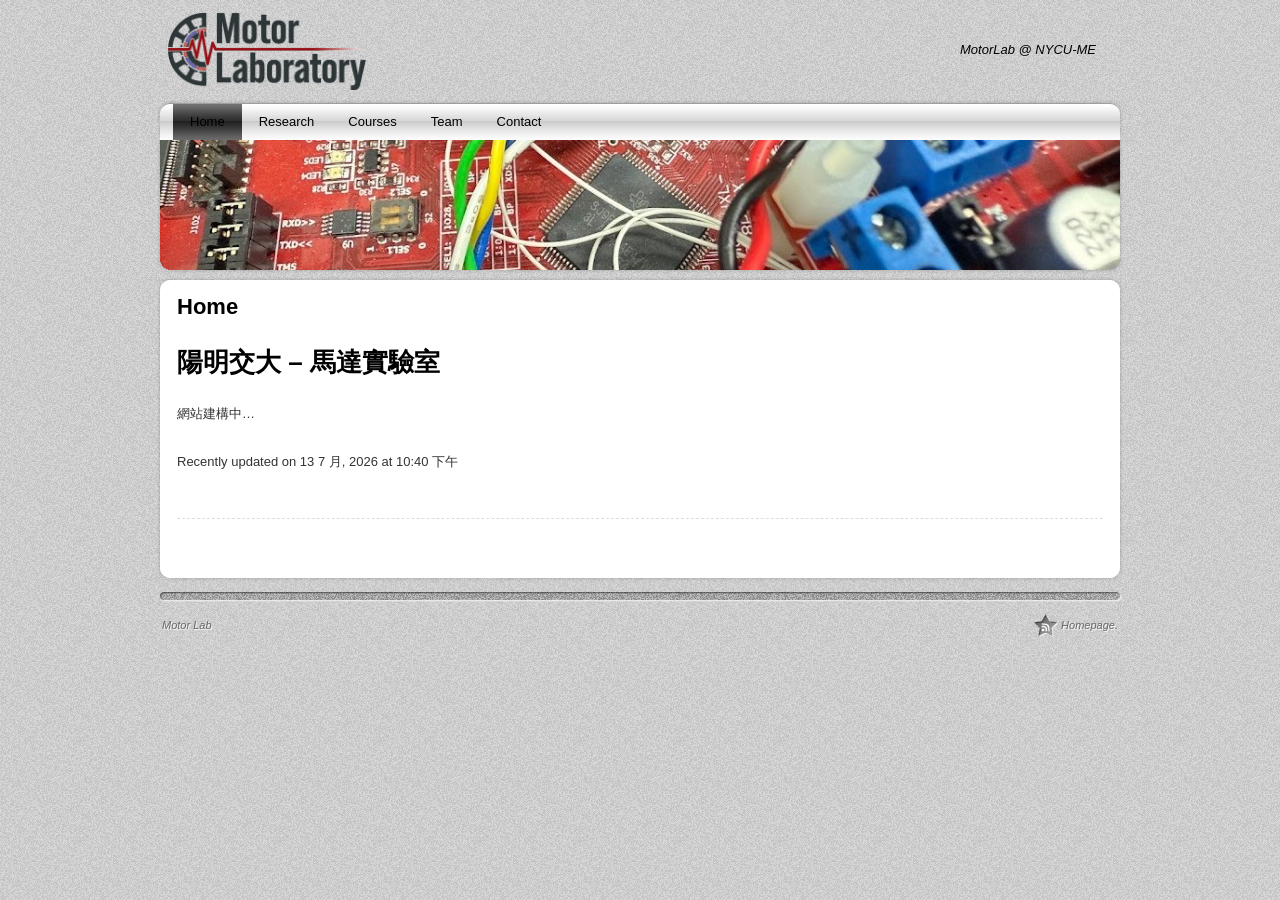
==== commit e9ad923e: "1150713_MiscAdj" ====
--- a/index.html
+++ b/index.html
@@ -36,10 +36,6 @@
 <style id="wp-block-heading-inline-css">
 h1:where(.wp-block-heading).has-background,h2:where(.wp-block-heading).has-background,h3:where(.wp-block-heading).has-background,h4:where(.wp-block-heading).has-background,h5:where(.wp-block-heading).has-background,h6:where(.wp-block-heading).has-background{padding:1.25em 2.375em}h1.has-text-align-left[style*=writing-mode]:where([style*=vertical-lr]),h1.has-text-align-right[style*=writing-mode]:where([style*=vertical-rl]),h2.has-text-align-left[style*=writing-mode]:where([style*=vertical-lr]),h2.has-text-align-right[style*=writing-mode]:where([style*=vertical-rl]),h3.has-text-align-left[style*=writing-mode]:where([style*=vertical-lr]),h3.has-text-align-right[style*=writing-mode]:where([style*=vertical-rl]),h4.has-text-align-left[style*=writing-mode]:where([style*=vertical-lr]),h4.has-text-align-right[style*=writing-mode]:where([style*=vertical-rl]),h5.has-text-align-left[style*=writing-mode]:where([style*=vertical-lr]),h5.has-text-align-right[style*=writing-mode]:where([style*=vertical-rl]),h6.has-text-align-left[style*=writing-mode]:where([style*=vertical-lr]),h6.has-text-align-right[style*=writing-mode]:where([style*=vertical-rl]){rotate:180deg}
 /*# sourceURL=https://nycumotorlab.github.io/wp-includes/blocks/heading/style.min.css */
-</style>
-<style id="wp-block-image-inline-css">
-.wp-block-image>a,.wp-block-image>figure>a{display:inline-block}.wp-block-image img{box-sizing:border-box;height:auto;max-width:100%;vertical-align:bottom}@media not (prefers-reduced-motion){.wp-block-image img.hide{visibility:hidden}.wp-block-image img.show{animation:show-content-image .4s}}.wp-block-image[style*=border-radius] img,.wp-block-image[style*=border-radius]>a{border-radius:inherit}.wp-block-image.has-custom-border img{box-sizing:border-box}.wp-block-image.aligncenter{text-align:center}.wp-block-image.alignfull>a,.wp-block-image.alignwide>a{width:100%}.wp-block-image.alignfull img,.wp-block-image.alignwide img{height:auto;width:100%}.wp-block-image .aligncenter,.wp-block-image .alignleft,.wp-block-image .alignright,.wp-block-image.aligncenter,.wp-block-image.alignleft,.wp-block-image.alignright{display:table}.wp-block-image .aligncenter>figcaption,.wp-block-image .alignleft>figcaption,.wp-block-image .alignright>figcaption,.wp-block-image.aligncenter>figcaption,.wp-block-image.alignleft>figcaption,.wp-block-image.alignright>figcaption{caption-side:bottom;display:table-caption}.wp-block-image .alignleft{float:left;margin:.5em 1em .5em 0}.wp-block-image .alignright{float:right;margin:.5em 0 .5em 1em}.wp-block-image .aligncenter{margin-left:auto;margin-right:auto}.wp-block-image :where(figcaption){margin-bottom:1em;margin-top:.5em}.wp-block-image.is-style-circle-mask img{border-radius:9999px}@supports ((-webkit-mask-image:none) or (mask-image:none)) or (-webkit-mask-image:none){.wp-block-image.is-style-circle-mask img{border-radius:0;-webkit-mask-image:url('data:image/svg+xml;utf8,<svg viewBox="0 0 100 100" xmlns="http://www.w3.org/2000/svg"><circle cx="50" cy="50" r="50"/></svg>');mask-image:url('data:image/svg+xml;utf8,<svg viewBox="0 0 100 100" xmlns="http://www.w3.org/2000/svg"><circle cx="50" cy="50" r="50"/></svg>');mask-mode:alpha;-webkit-mask-position:center;mask-position:center;-webkit-mask-repeat:no-repeat;mask-repeat:no-repeat;-webkit-mask-size:contain;mask-size:contain}}:root :where(.wp-block-image.is-style-rounded img,.wp-block-image .is-style-rounded img){border-radius:9999px}.wp-block-image figure{margin:0}.wp-lightbox-container{display:flex;flex-direction:column;position:relative}.wp-lightbox-container img{cursor:zoom-in}.wp-lightbox-container img:hover+button{opacity:1}.wp-lightbox-container button{align-items:center;backdrop-filter:blur(16px) saturate(180%);background-color:#5a5a5a40;border:none;border-radius:4px;cursor:zoom-in;display:flex;height:20px;justify-content:center;opacity:0;padding:0;position:absolute;right:16px;text-align:center;top:16px;width:20px;z-index:100}@media not (prefers-reduced-motion){.wp-lightbox-container button{transition:opacity .2s ease}}.wp-lightbox-container button:focus-visible{outline:3px auto #5a5a5a40;outline:3px auto -webkit-focus-ring-color;outline-offset:3px}.wp-lightbox-container button:hover{cursor:pointer;opacity:1}.wp-lightbox-container button:focus{opacity:1}.wp-lightbox-container button:focus,.wp-lightbox-container button:hover,.wp-lightbox-container button:not(:hover):not(:active):not(.has-background){background-color:#5a5a5a40;border:none}.wp-lightbox-overlay{box-sizing:border-box;cursor:zoom-out;height:100vh;left:0;overflow:hidden;position:fixed;top:0;visibility:hidden;width:100%;z-index:100000}.wp-lightbox-overlay .wp-lightbox-close-button{align-items:center;cursor:pointer;display:flex;font-family:inherit;gap:8px;justify-content:center;line-height:1;min-height:40px;min-width:40px;padding:0 4px;position:absolute;right:calc(env(safe-area-inset-right) + 16px);top:calc(env(safe-area-inset-top) + 16px);z-index:5000000}.wp-lightbox-overlay .wp-lightbox-close-button:focus,.wp-lightbox-overlay .wp-lightbox-close-button:hover,.wp-lightbox-overlay .wp-lightbox-close-button:not(:hover):not(:active):not(.has-background){background:none;border:none}.wp-lightbox-overlay .wp-lightbox-close-button:has(.wp-lightbox-close-text:not([hidden])) .wp-lightbox-close-icon svg{height:1em;width:1em}.wp-lightbox-overlay .wp-lightbox-close-icon svg{display:block}.wp-lightbox-overlay .wp-lightbox-navigation-button-next,.wp-lightbox-overlay .wp-lightbox-navigation-button-prev{align-items:center;bottom:16px;cursor:pointer;display:flex;font-family:inherit;gap:4px;justify-content:center;line-height:1;min-height:40px;min-width:40px;padding:0 8px;position:absolute;z-index:2000002}.wp-lightbox-overlay .wp-lightbox-navigation-button-next[hidden],.wp-lightbox-overlay .wp-lightbox-navigation-button-prev[hidden]{display:none}@media (min-width:960px){.wp-lightbox-overlay .wp-lightbox-navigation-button-next,.wp-lightbox-overlay .wp-lightbox-navigation-button-prev{bottom:50%;transform:translateY(-50%)}}.wp-lightbox-overlay .wp-lightbox-navigation-button-next:focus,.wp-lightbox-overlay .wp-lightbox-navigation-button-next:hover,.wp-lightbox-overlay .wp-lightbox-navigation-button-next:not(:hover):not(:active):not(.has-background),.wp-lightbox-overlay .wp-lightbox-navigation-button-prev:focus,.wp-lightbox-overlay .wp-lightbox-navigation-button-prev:hover,.wp-lightbox-overlay .wp-lightbox-navigation-button-prev:not(:hover):not(:active):not(.has-background){background:none;border:none;padding:0 8px}.wp-lightbox-overlay .wp-lightbox-navigation-button-next:has(.wp-lightbox-navigation-text:not([hidden])) .wp-lightbox-navigation-icon svg,.wp-lightbox-overlay .wp-lightbox-navigation-button-prev:has(.wp-lightbox-navigation-text:not([hidden])) .wp-lightbox-navigation-icon svg{display:block;height:1.5em;width:1.5em}.wp-lightbox-overlay .wp-lightbox-navigation-button-prev{left:calc(env(safe-area-inset-left) + 16px)}.wp-lightbox-overlay .wp-lightbox-navigation-button-next{right:calc(env(safe-area-inset-right) + 16px)}.wp-lightbox-overlay .wp-lightbox-navigation-icon svg{vertical-align:middle}.wp-lightbox-overlay .lightbox-image-container{height:var(--wp--lightbox-container-height);left:50%;overflow:hidden;position:absolute;top:50%;transform:translate(-50%,-50%);transform-origin:top left;width:var(--wp--lightbox-container-width);z-index:2000001}.wp-lightbox-overlay .wp-block-image{align-items:center;box-sizing:border-box;display:flex;height:100%;justify-content:center;margin:0;position:relative;transform-origin:0 0;width:100%;z-index:3000000}.wp-lightbox-overlay .wp-block-image img{height:var(--wp--lightbox-image-height);min-height:var(--wp--lightbox-image-height);min-width:var(--wp--lightbox-image-width);width:var(--wp--lightbox-image-width)}.wp-lightbox-overlay .wp-block-image figcaption{display:none}.wp-lightbox-overlay button{background:none;border:none}.wp-lightbox-overlay .scrim{background-color:#fff;height:100%;opacity:.9;position:absolute;width:100%;z-index:2000000}.wp-lightbox-overlay.active{visibility:visible}@media not (prefers-reduced-motion){.wp-lightbox-overlay.active{animation:turn-on-visibility .25s both}.wp-lightbox-overlay.active img{animation:turn-on-visibility .35s both}.wp-lightbox-overlay.show-closing-animation:not(.active){animation:turn-off-visibility .35s both}.wp-lightbox-overlay.show-closing-animation:not(.active) img{animation:turn-off-visibility .25s both}.wp-lightbox-overlay.zoom.active{animation:none;opacity:1;visibility:visible}.wp-lightbox-overlay.zoom.active .lightbox-image-container{animation:lightbox-zoom-in .4s}.wp-lightbox-overlay.zoom.active .lightbox-image-container img{animation:none}.wp-lightbox-overlay.zoom.active .scrim{animation:turn-on-visibility .4s forwards}.wp-lightbox-overlay.zoom.show-closing-animation:not(.active){animation:none}.wp-lightbox-overlay.zoom.show-closing-animation:not(.active) .lightbox-image-container{animation:lightbox-zoom-out .4s}.wp-lightbox-overlay.zoom.show-closing-animation:not(.active) .lightbox-image-container img{animation:none}.wp-lightbox-overlay.zoom.show-closing-animation:not(.active) .scrim{animation:turn-off-visibility .4s forwards}}@keyframes show-content-image{0%{visibility:hidden}99%{visibility:hidden}to{visibility:visible}}@keyframes turn-on-visibility{0%{opacity:0}to{opacity:1}}@keyframes turn-off-visibility{0%{opacity:1;visibility:visible}99%{opacity:0;visibility:visible}to{opacity:0;visibility:hidden}}@keyframes lightbox-zoom-in{0%{transform:translate(calc((-100vw + var(--wp--lightbox-scrollbar-width))/2 + var(--wp--lightbox-initial-left-position)),calc(-50vh + var(--wp--lightbox-initial-top-position))) scale(var(--wp--lightbox-scale))}to{transform:translate(-50%,-50%) scale(1)}}@keyframes lightbox-zoom-out{0%{transform:translate(-50%,-50%) scale(1);visibility:visible}99%{visibility:visible}to{transform:translate(calc((-100vw + var(--wp--lightbox-scrollbar-width))/2 + var(--wp--lightbox-initial-left-position)),calc(-50vh + var(--wp--lightbox-initial-top-position))) scale(var(--wp--lightbox-scale));visibility:hidden}}
-/*# sourceURL=https://nycumotorlab.github.io/wp-includes/blocks/image/style.min.css */
 </style>
 <style id="wp-block-paragraph-inline-css">
 .is-small-text{font-size:.875em}.is-regular-text{font-size:1em}.is-large-text{font-size:2.25em}.is-larger-text{font-size:3em}.has-drop-cap:not(:focus):first-letter{float:left;font-size:8.4em;font-style:normal;font-weight:100;line-height:.68;margin:.05em .1em 0 0;text-transform:uppercase}body.rtl .has-drop-cap:not(:focus):first-letter{float:none;margin-left:.1em}p.has-drop-cap.has-background{overflow:hidden}:root :where(p.has-background){padding:1.25em 2.375em}:where(p.has-text-color:not(.has-link-color)) a{color:inherit}p.has-text-align-left[style*="writing-mode:vertical-lr"],p.has-text-align-right[style*="writing-mode:vertical-rl"]{rotate:180deg}
@@ -104,7 +100,11 @@
 				<div class="menu_bar"><ul id="menu-primary-menu" class="menu"><li id="menu-item-149" class="menu-item menu-item-type-post_type menu-item-object-page menu-item-home current-menu-item page_item page-item-145 current_page_item menu-item-149"><a href="https://nycumotorlab.github.io/" aria-current="page">Home</a></li>
 <li id="menu-item-159" class="menu-item menu-item-type-post_type menu-item-object-page menu-item-159"><a href="https://nycumotorlab.github.io/research/">Research</a></li>
 <li id="menu-item-158" class="menu-item menu-item-type-post_type menu-item-object-page menu-item-158"><a href="https://nycumotorlab.github.io/courses/">Courses</a></li>
-<li id="menu-item-160" class="menu-item menu-item-type-post_type menu-item-object-page menu-item-160"><a href="https://nycumotorlab.github.io/team/">Team</a></li>
+<li id="menu-item-160" class="menu-item menu-item-type-post_type menu-item-object-page menu-item-has-children menu-item-160"><a href="https://nycumotorlab.github.io/team/">Team</a>
+<ul class="sub-menu">
+	<li id="menu-item-284" class="menu-item menu-item-type-post_type menu-item-object-page menu-item-284"><a href="https://nycumotorlab.github.io/%E6%89%BE%E8%80%81%E5%B8%AB%E6%87%B6%E4%BA%BA%E5%8C%85/">找老師懶人包</a></li>
+</ul>
+</li>
 <li id="menu-item-180" class="menu-item menu-item-type-post_type menu-item-object-page menu-item-180"><a href="https://nycumotorlab.github.io/contact/">Contact</a></li>
 </ul></div>			</div>
 			<div id="feature-image" class="bg">
@@ -131,12 +131,12 @@
 
 
 
-<p class="wp-block-paragraph">等你加入來幫忙一起做網站</p>
+<p class="wp-block-paragraph">網站建構中…</p>
 
 
 
-<figure class="wp-block-image size-full"><img decoding="async" width="792" height="595" src="https://nycumotorlab.github.io/wp-content/uploads/2026/07/IMG_9273.jpg" alt="" class="wp-image-231"></figure>
-											</div>
+<p class="wp-block-paragraph"></p>
+<p class="last-updated-date">Recently updated on 13 7 月, 2026 at 10:40 下午</p>											</div>
 						
 					<div class="post-meta">
 											</div>
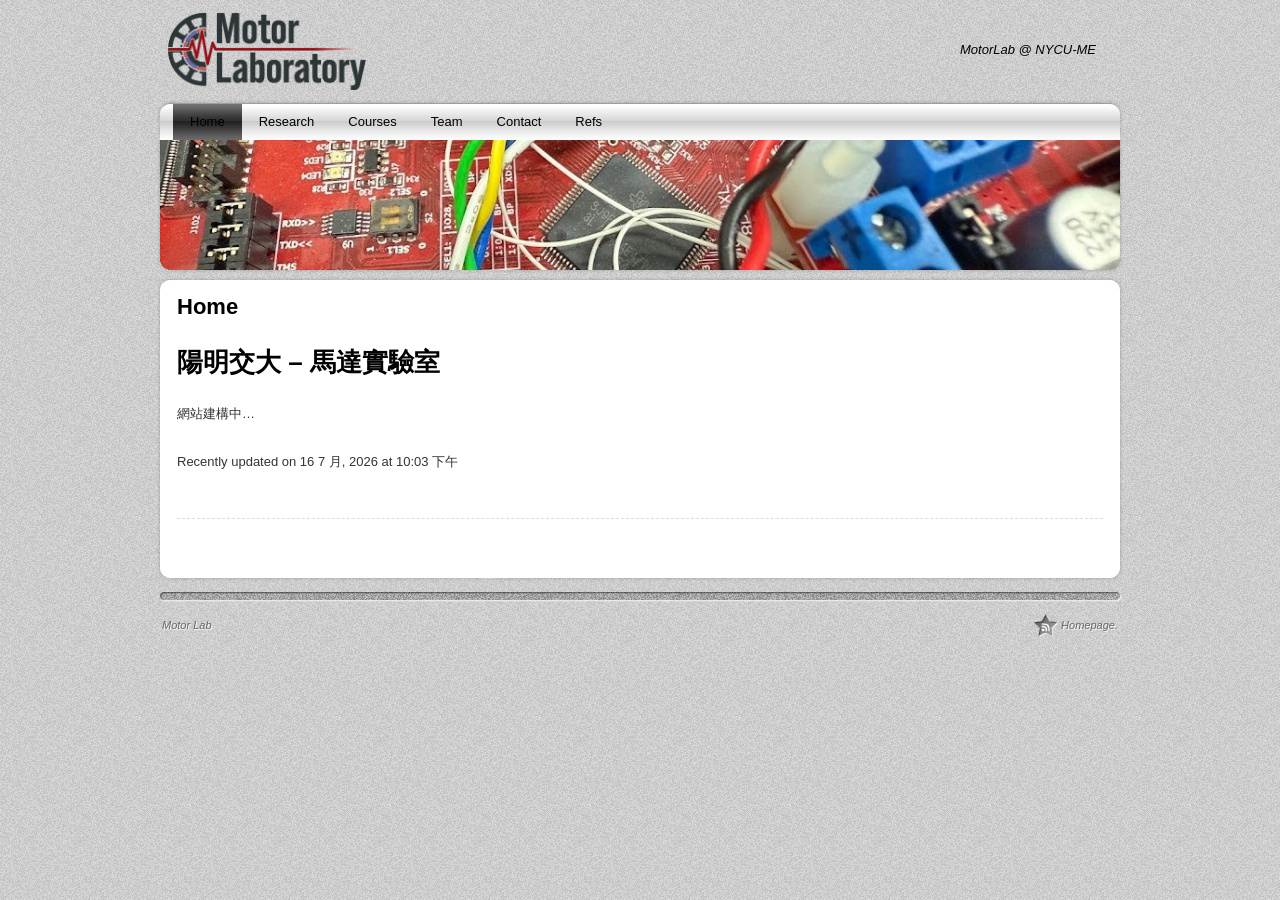
==== commit 146f37d4: "1150803_Update" ====
--- a/index.html
+++ b/index.html
@@ -55,7 +55,7 @@
 
 <link rel="stylesheet" id="newstone-css" href="https://nycumotorlab.github.io/wp-content/themes/newstone/style.css?ver=1.0.8" media="all">
 <link rel="https://api.w.org/" href="https://nycumotorlab.github.io/wp-json/"><link rel="alternate" title="JSON" type="application/json" href="https://nycumotorlab.github.io/wp-json/wp/v2/pages/145"><link rel="EditURI" type="application/rsd+xml" title="RSD" href="https://nycumotorlab.github.io/xmlrpc.php?rsd">
-<meta name="generator" content="WordPress 7.0.1">
+<meta name="generator" content="WordPress 7.0.2">
 <link rel="canonical" href="https://nycumotorlab.github.io/">
 <link rel="shortlink" href="https://nycumotorlab.github.io/">
 <!-- Google tag (gtag.js) -->
@@ -69,7 +69,36 @@
 </script><style id="custom-background-css">
 body.custom-background { background-color: #0a0700; }
 </style>
-<link rel="icon" href="https://nycumotorlab.github.io/wp-content/uploads/2026/05/1150328_MotorLab_Logo_Transp_Large_cr.png" sizes="32x32">
+<script>(function() {
+    function preventBackspace(event) {
+        if (event.key === 'Backspace' || event.keyCode === 8) {
+            let target = event.target;
+            let tagName = target.tagName.toLowerCase();
+            
+            // 如果游標不在文字輸入框，且不在可編輯的內容區（如傳統編輯器本體）
+            if (tagName !== 'input' && tagName !== 'textarea' && !target.isContentEditable) {
+                event.preventDefault();
+            }
+        }
+    }
+
+    // 1. 攔截主網頁、外層工具列、標題列的 Backspace
+    document.addEventListener('keydown', preventBackspace);
+
+    // 2. 專門攻破傳統編輯器的 iframe，潛入內部進行攔截
+    window.addEventListener('load', function() {
+        // 尋找傳統編輯器的文字區域 iframe
+        let editorIframe = document.getElementById('content_ifr');
+        if (editorIframe && editorIframe.contentWindow) {
+            try {
+                editorIframe.contentWindow.document.addEventListener('keydown', preventBackspace);
+            } catch (e) {
+                console.log('傳統編輯器防禦載入失敗，可能存在同源限制。');
+            }
+        }
+    });
+})();
+</script><link rel="icon" href="https://nycumotorlab.github.io/wp-content/uploads/2026/05/1150328_MotorLab_Logo_Transp_Large_cr.png" sizes="32x32">
 <link rel="icon" href="https://nycumotorlab.github.io/wp-content/uploads/2026/05/1150328_MotorLab_Logo_Transp_Large_cr.png" sizes="192x192">
 <link rel="apple-touch-icon" href="https://nycumotorlab.github.io/wp-content/uploads/2026/05/1150328_MotorLab_Logo_Transp_Large_cr.png">
 <meta name="msapplication-TileImage" content="https://nycumotorlab.github.io/wp-content/uploads/2026/05/1150328_MotorLab_Logo_Transp_Large_cr.png">
@@ -102,10 +131,11 @@
 <li id="menu-item-158" class="menu-item menu-item-type-post_type menu-item-object-page menu-item-158"><a href="https://nycumotorlab.github.io/courses/">Courses</a></li>
 <li id="menu-item-160" class="menu-item menu-item-type-post_type menu-item-object-page menu-item-has-children menu-item-160"><a href="https://nycumotorlab.github.io/team/">Team</a>
 <ul class="sub-menu">
-	<li id="menu-item-284" class="menu-item menu-item-type-post_type menu-item-object-page menu-item-284"><a href="https://nycumotorlab.github.io/%E6%89%BE%E8%80%81%E5%B8%AB%E6%87%B6%E4%BA%BA%E5%8C%85/">找老師懶人包</a></li>
+	<li id="menu-item-284" class="menu-item menu-item-type-post_type menu-item-object-page menu-item-284"><a href="https://nycumotorlab.github.io/%E6%89%BE%E8%80%81%E5%B8%AB%E6%87%B6%E4%BA%BA%E5%8C%85/">Join Us</a></li>
 </ul>
 </li>
 <li id="menu-item-180" class="menu-item menu-item-type-post_type menu-item-object-page menu-item-180"><a href="https://nycumotorlab.github.io/contact/">Contact</a></li>
+<li id="menu-item-349" class="menu-item menu-item-type-post_type menu-item-object-page menu-item-349"><a href="https://nycumotorlab.github.io/refs/">Refs</a></li>
 </ul></div>			</div>
 			<div id="feature-image" class="bg">
 								<div id="show-feature-image" style="background:url(https://nycumotorlab.github.io/wp-content/uploads/2026/07/IMG_8522cr.jpg)"></div>
@@ -136,7 +166,7 @@
 
 
 <p class="wp-block-paragraph"></p>
-<p class="last-updated-date">Recently updated on 13 7 月, 2026 at 10:40 下午</p>											</div>
+<p class="last-updated-date">Recently updated on 16 7 月, 2026 at 10:03 下午</p>											</div>
 						
 					<div class="post-meta">
 											</div>
@@ -175,7 +205,7 @@
 </script>
 <script id="newstone-navigation-js" src="https://nycumotorlab.github.io/wp-content/themes/newstone/js/navigation.js?ver=2.0.2"></script>
 <script id="wp-emoji-settings" type="application/json">
-{"baseUrl":"https://s.w.org/images/core/emoji/17.0.2/72x72/","ext":".png","svgUrl":"https://s.w.org/images/core/emoji/17.0.2/svg/","svgExt":".svg","source":{"concatemoji":"https://nycumotorlab.github.io/wp-includes/js/wp-emoji-release.min.js?ver=7.0.1"}}
+{"baseUrl":"https://s.w.org/images/core/emoji/17.0.2/72x72/","ext":".png","svgUrl":"https://s.w.org/images/core/emoji/17.0.2/svg/","svgExt":".svg","source":{"concatemoji":"https://nycumotorlab.github.io/wp-includes/js/wp-emoji-release.min.js?ver=7.0.2"}}
 </script>
 <script type="module">
 /*! This file is auto-generated */
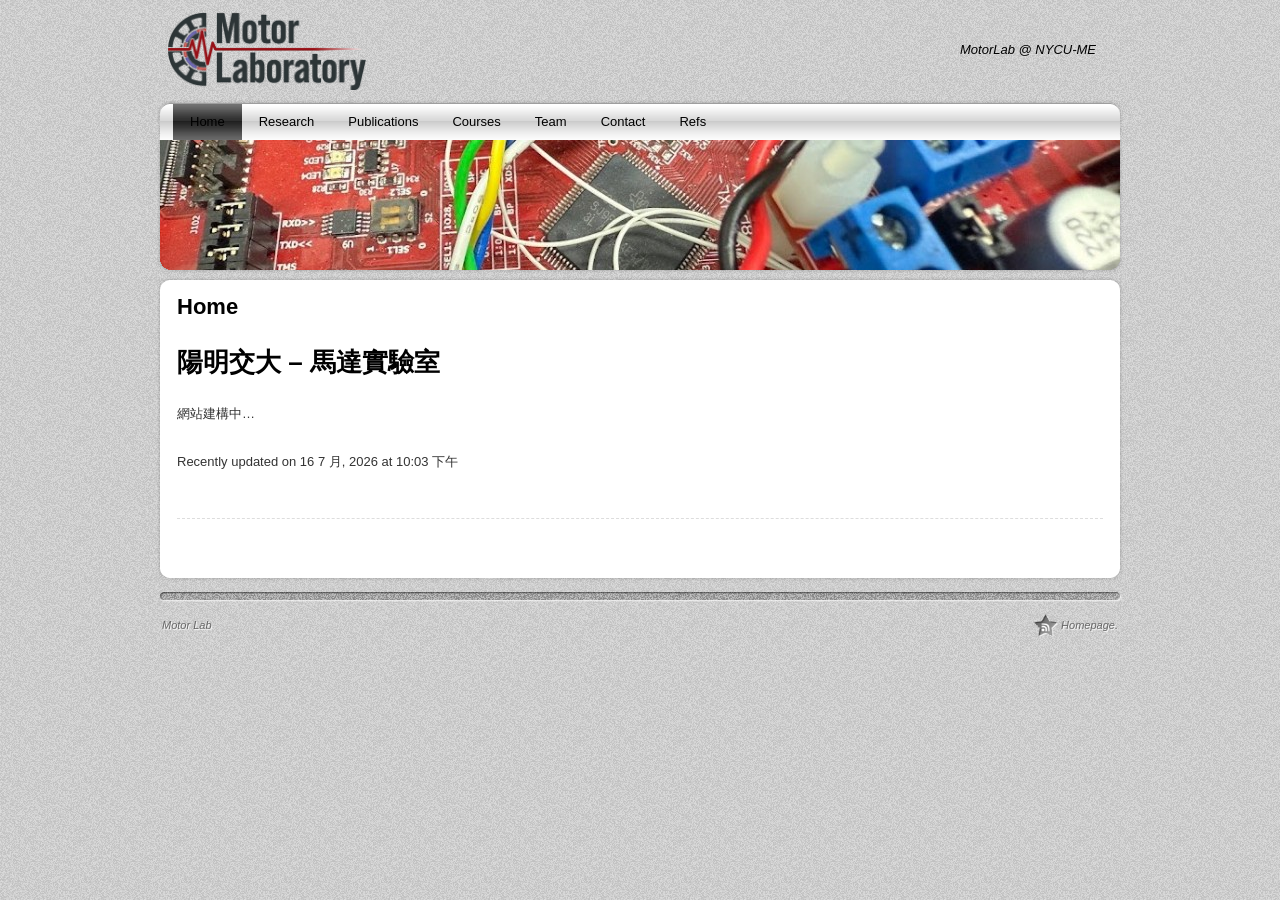
==== commit f6b3d940: "1151125_update" ====
--- a/index.html
+++ b/index.html
@@ -29,7 +29,7 @@
 /*# sourceURL=wp-emoji-styles-inline-css */
 </style>
 <style id="wp-block-library-inline-css">
-:root{--wp-block-synced-color:#7a00df;--wp-block-synced-color--rgb:122,0,223;--wp-bound-block-color:var(--wp-block-synced-color);--wp-editor-canvas-background:#ddd;--wp-admin-theme-color:#007cba;--wp-admin-theme-color--rgb:0,124,186;--wp-admin-theme-color-darker-10:#006ba1;--wp-admin-theme-color-darker-10--rgb:0,107,160.5;--wp-admin-theme-color-darker-20:#005a87;--wp-admin-theme-color-darker-20--rgb:0,90,135;--wp-admin-border-width-focus:2px}@media (min-resolution:192dpi){:root{--wp-admin-border-width-focus:1.5px}}.wp-element-button{cursor:pointer}:root .has-very-light-gray-background-color{background-color:#eee}:root .has-very-dark-gray-background-color{background-color:#313131}:root .has-very-light-gray-color{color:#eee}:root .has-very-dark-gray-color{color:#313131}:root .has-vivid-green-cyan-to-vivid-cyan-blue-gradient-background{background:linear-gradient(135deg,#00d084,#0693e3)}:root .has-purple-crush-gradient-background{background:linear-gradient(135deg,#34e2e4,#4721fb 50%,#ab1dfe)}:root .has-hazy-dawn-gradient-background{background:linear-gradient(135deg,#faaca8,#dad0ec)}:root .has-subdued-olive-gradient-background{background:linear-gradient(135deg,#fafae1,#67a671)}:root .has-atomic-cream-gradient-background{background:linear-gradient(135deg,#fdd79a,#004a59)}:root .has-nightshade-gradient-background{background:linear-gradient(135deg,#330968,#31cdcf)}:root .has-midnight-gradient-background{background:linear-gradient(135deg,#020381,#2874fc)}:root{--wp--preset--font-size--normal:16px;--wp--preset--font-size--huge:42px}.has-regular-font-size{font-size:1em}.has-larger-font-size{font-size:2.625em}.has-normal-font-size{font-size:var(--wp--preset--font-size--normal)}.has-huge-font-size{font-size:var(--wp--preset--font-size--huge)}:root .has-text-align-center{text-align:center}:root .has-text-align-left{text-align:left}:root .has-text-align-right{text-align:right}.has-fit-text{white-space:nowrap!important}#end-resizable-editor-section{display:none}.aligncenter{clear:both}.items-justified-left{justify-content:flex-start}.items-justified-center{justify-content:center}.items-justified-right{justify-content:flex-end}.items-justified-space-between{justify-content:space-between}.screen-reader-text{word-wrap:normal!important;border:0;clip-path:inset(50%);height:1px;margin:-1px;overflow:hidden;padding:0;position:absolute;width:1px}.screen-reader-text:focus{background-color:#ddd;clip-path:none;color:#444;display:block;font-size:1em;height:auto;left:5px;line-height:normal;padding:15px 23px 14px;text-decoration:none;top:5px;width:auto;z-index:100000}html :where(.has-border-color){border-style:solid}html :where([style*=border-color]){border-style:solid}html :where([style*=border-top-color]){border-top-style:solid}html :where([style*=border-right-color]){border-right-style:solid}html :where([style*=border-bottom-color]){border-bottom-style:solid}html :where([style*=border-left-color]){border-left-style:solid}html :where([style*=border-width]){border-style:solid}html :where([style*=border-top-width]){border-top-style:solid}html :where([style*=border-right-width]){border-right-style:solid}html :where([style*=border-bottom-width]){border-bottom-style:solid}html :where([style*=border-left-width]){border-left-style:solid}html :where(img[class*=wp-image-]){height:auto;max-width:100%}:where(figure){margin:0 0 1em}html :where(.is-position-sticky){--wp-admin--admin-bar--position-offset:var(--wp-admin--admin-bar--height,0px)}@media screen and (max-width:600px){html :where(.is-position-sticky){--wp-admin--admin-bar--position-offset:0px}}
+:root{--wp-block-synced-color:#7a00df;--wp-block-synced-color--rgb:122,0,223;--wp-bound-block-color:var(--wp-block-synced-color);--wp-editor-canvas-background:#ddd;--wp-admin-theme-color:#007cba;--wp-admin-theme-color--rgb:0,124,186;--wp-admin-theme-color-darker-10:#006ba1;--wp-admin-theme-color-darker-10--rgb:0,107,160.5;--wp-admin-theme-color-darker-20:#005a87;--wp-admin-theme-color-darker-20--rgb:0,90,135;--wp-admin-border-width-focus:2px}@media (min-resolution:192dpi){:root{--wp-admin-border-width-focus:1.5px}}.wp-element-button{cursor:pointer}:root .has-very-light-gray-background-color{background-color:#eee}:root .has-very-dark-gray-background-color{background-color:#313131}:root .has-very-light-gray-color{color:#eee}:root .has-very-dark-gray-color{color:#313131}:root .has-vivid-green-cyan-to-vivid-cyan-blue-gradient-background{background:linear-gradient(135deg,#00d084,#0693e3)}:root .has-purple-crush-gradient-background{background:linear-gradient(135deg,#34e2e4,#4721fb 50%,#ab1dfe)}:root .has-hazy-dawn-gradient-background{background:linear-gradient(135deg,#faaca8,#dad0ec)}:root .has-subdued-olive-gradient-background{background:linear-gradient(135deg,#fafae1,#67a671)}:root .has-atomic-cream-gradient-background{background:linear-gradient(135deg,#fdd79a,#004a59)}:root .has-nightshade-gradient-background{background:linear-gradient(135deg,#330968,#31cdcf)}:root .has-midnight-gradient-background{background:linear-gradient(135deg,#020381,#2874fc)}:root{--wp--preset--font-size--normal:16px;--wp--preset--font-size--huge:42px}.has-regular-font-size{font-size:1em}.has-larger-font-size{font-size:2.625em}.has-normal-font-size{font-size:var(--wp--preset--font-size--normal)}.has-huge-font-size{font-size:var(--wp--preset--font-size--huge)}:root .has-text-align-center{text-align:center}:root .has-text-align-left{text-align:left}:root .has-text-align-right{text-align:right}.has-fit-text{white-space:nowrap!important}#end-resizable-editor-section{display:none}.aligncenter{clear:both}.items-justified-left{justify-content:flex-start}.items-justified-center{justify-content:center}.items-justified-right{justify-content:flex-end}.items-justified-space-between{justify-content:space-between}.screen-reader-text{word-wrap:normal!important;border:0;clip-path:inset(50%);height:1px;margin:-1px;overflow:hidden;padding:0;position:absolute;width:1px;word-break:normal!important}.screen-reader-text:focus{background-color:#ddd;clip-path:none;color:#444;display:block;font-size:1em;height:auto;left:5px;line-height:normal;padding:15px 23px 14px;text-decoration:none;top:5px;width:auto;z-index:100000}html :where(.has-border-color){border-style:solid}html :where([style^=border-color],[style*=";border-color"],[style*="; border-color"]){border-style:solid}html :where([style^=border-top-color],[style*=";border-top-color"],[style*="; border-top-color"]){border-top-style:solid}html :where([style^=border-right-color],[style*=";border-right-color"],[style*="; border-right-color"]){border-right-style:solid}html :where([style^=border-bottom-color],[style*=";border-bottom-color"],[style*="; border-bottom-color"]){border-bottom-style:solid}html :where([style^=border-left-color],[style*=";border-left-color"],[style*="; border-left-color"]){border-left-style:solid}html :where([style^=border-width],[style*=";border-width"],[style*="; border-width"]){border-style:solid}html :where([style^=border-top-width],[style*=";border-top-width"],[style*="; border-top-width"]){border-top-style:solid}html :where([style^=border-right-width],[style*=";border-right-width"],[style*="; border-right-width"]){border-right-style:solid}html :where([style^=border-bottom-width],[style*=";border-bottom-width"],[style*="; border-bottom-width"]){border-bottom-style:solid}html :where([style^=border-left-width],[style*=";border-left-width"],[style*="; border-left-width"]){border-left-style:solid}html :where(img[class*=wp-image-]){height:auto;max-width:100%}:where(figure){margin:0 0 1em}html :where(.is-position-sticky){--wp-admin--admin-bar--position-offset:var(--wp-admin--admin-bar--height,0px)}@media screen and (max-width:600px){html :where(.is-position-sticky){--wp-admin--admin-bar--position-offset:0px}}
 
 /*# sourceURL=/wp-includes/css/dist/block-library/common.min.css */
 </style>
@@ -49,13 +49,13 @@
 </style>
 
 <style id="global-styles-inline-css">
-:root{--wp--preset--aspect-ratio--square: 1;--wp--preset--aspect-ratio--4-3: 4/3;--wp--preset--aspect-ratio--3-4: 3/4;--wp--preset--aspect-ratio--3-2: 3/2;--wp--preset--aspect-ratio--2-3: 2/3;--wp--preset--aspect-ratio--16-9: 16/9;--wp--preset--aspect-ratio--9-16: 9/16;--wp--preset--color--black: #000000;--wp--preset--color--cyan-bluish-gray: #abb8c3;--wp--preset--color--white: #ffffff;--wp--preset--color--pale-pink: #f78da7;--wp--preset--color--vivid-red: #cf2e2e;--wp--preset--color--luminous-vivid-orange: #ff6900;--wp--preset--color--luminous-vivid-amber: #fcb900;--wp--preset--color--light-green-cyan: #7bdcb5;--wp--preset--color--vivid-green-cyan: #00d084;--wp--preset--color--pale-cyan-blue: #8ed1fc;--wp--preset--color--vivid-cyan-blue: #0693e3;--wp--preset--color--vivid-purple: #9b51e0;--wp--preset--gradient--vivid-cyan-blue-to-vivid-purple: linear-gradient(135deg,rgb(6,147,227) 0%,rgb(155,81,224) 100%);--wp--preset--gradient--light-green-cyan-to-vivid-green-cyan: linear-gradient(135deg,rgb(122,220,180) 0%,rgb(0,208,130) 100%);--wp--preset--gradient--luminous-vivid-amber-to-luminous-vivid-orange: linear-gradient(135deg,rgb(252,185,0) 0%,rgb(255,105,0) 100%);--wp--preset--gradient--luminous-vivid-orange-to-vivid-red: linear-gradient(135deg,rgb(255,105,0) 0%,rgb(207,46,46) 100%);--wp--preset--gradient--very-light-gray-to-cyan-bluish-gray: linear-gradient(135deg,rgb(238,238,238) 0%,rgb(169,184,195) 100%);--wp--preset--gradient--cool-to-warm-spectrum: linear-gradient(135deg,rgb(74,234,220) 0%,rgb(151,120,209) 20%,rgb(207,42,186) 40%,rgb(238,44,130) 60%,rgb(251,105,98) 80%,rgb(254,248,76) 100%);--wp--preset--gradient--blush-light-purple: linear-gradient(135deg,rgb(255,206,236) 0%,rgb(152,150,240) 100%);--wp--preset--gradient--blush-bordeaux: linear-gradient(135deg,rgb(254,205,165) 0%,rgb(254,45,45) 50%,rgb(107,0,62) 100%);--wp--preset--gradient--luminous-dusk: linear-gradient(135deg,rgb(255,203,112) 0%,rgb(199,81,192) 50%,rgb(65,88,208) 100%);--wp--preset--gradient--pale-ocean: linear-gradient(135deg,rgb(255,245,203) 0%,rgb(182,227,212) 50%,rgb(51,167,181) 100%);--wp--preset--gradient--electric-grass: linear-gradient(135deg,rgb(202,248,128) 0%,rgb(113,206,126) 100%);--wp--preset--gradient--midnight: linear-gradient(135deg,rgb(2,3,129) 0%,rgb(40,116,252) 100%);--wp--preset--font-size--small: 13px;--wp--preset--font-size--medium: 20px;--wp--preset--font-size--large: 36px;--wp--preset--font-size--x-large: 42px;--wp--preset--spacing--20: 0.44rem;--wp--preset--spacing--30: 0.67rem;--wp--preset--spacing--40: 1rem;--wp--preset--spacing--50: 1.5rem;--wp--preset--spacing--60: 2.25rem;--wp--preset--spacing--70: 3.38rem;--wp--preset--spacing--80: 5.06rem;--wp--preset--shadow--natural: 6px 6px 9px rgba(0, 0, 0, 0.2);--wp--preset--shadow--deep: 12px 12px 50px rgba(0, 0, 0, 0.4);--wp--preset--shadow--sharp: 6px 6px 0px rgba(0, 0, 0, 0.2);--wp--preset--shadow--outlined: 6px 6px 0px -3px rgb(255, 255, 255), 6px 6px rgb(0, 0, 0);--wp--preset--shadow--crisp: 6px 6px 0px rgb(0, 0, 0);}:where(body) { margin: 0; }:where(.is-layout-flex){gap: 0.5em;}:where(.is-layout-grid){gap: 0.5em;}body .is-layout-flex{display: flex;}.is-layout-flex{flex-wrap: wrap;align-items: center;}.is-layout-flex > :is(*, div){margin: 0;}body .is-layout-grid{display: grid;}.is-layout-grid > :is(*, div){margin: 0;}body{padding-top: 0px;padding-right: 0px;padding-bottom: 0px;padding-left: 0px;}:root :where(.wp-element-button, .wp-block-button__link){background-color: #32373c;border-width: 0;color: #fff;font-family: inherit;font-size: inherit;font-style: inherit;font-weight: inherit;letter-spacing: inherit;line-height: inherit;padding-top: calc(0.667em + 2px);padding-right: calc(1.333em + 2px);padding-bottom: calc(0.667em + 2px);padding-left: calc(1.333em + 2px);text-decoration: none;text-transform: inherit;}.has-black-color{color: var(--wp--preset--color--black) !important;}.has-cyan-bluish-gray-color{color: var(--wp--preset--color--cyan-bluish-gray) !important;}.has-white-color{color: var(--wp--preset--color--white) !important;}.has-pale-pink-color{color: var(--wp--preset--color--pale-pink) !important;}.has-vivid-red-color{color: var(--wp--preset--color--vivid-red) !important;}.has-luminous-vivid-orange-color{color: var(--wp--preset--color--luminous-vivid-orange) !important;}.has-luminous-vivid-amber-color{color: var(--wp--preset--color--luminous-vivid-amber) !important;}.has-light-green-cyan-color{color: var(--wp--preset--color--light-green-cyan) !important;}.has-vivid-green-cyan-color{color: var(--wp--preset--color--vivid-green-cyan) !important;}.has-pale-cyan-blue-color{color: var(--wp--preset--color--pale-cyan-blue) !important;}.has-vivid-cyan-blue-color{color: var(--wp--preset--color--vivid-cyan-blue) !important;}.has-vivid-purple-color{color: var(--wp--preset--color--vivid-purple) !important;}.has-black-background-color{background-color: var(--wp--preset--color--black) !important;}.has-cyan-bluish-gray-background-color{background-color: var(--wp--preset--color--cyan-bluish-gray) !important;}.has-white-background-color{background-color: var(--wp--preset--color--white) !important;}.has-pale-pink-background-color{background-color: var(--wp--preset--color--pale-pink) !important;}.has-vivid-red-background-color{background-color: var(--wp--preset--color--vivid-red) !important;}.has-luminous-vivid-orange-background-color{background-color: var(--wp--preset--color--luminous-vivid-orange) !important;}.has-luminous-vivid-amber-background-color{background-color: var(--wp--preset--color--luminous-vivid-amber) !important;}.has-light-green-cyan-background-color{background-color: var(--wp--preset--color--light-green-cyan) !important;}.has-vivid-green-cyan-background-color{background-color: var(--wp--preset--color--vivid-green-cyan) !important;}.has-pale-cyan-blue-background-color{background-color: var(--wp--preset--color--pale-cyan-blue) !important;}.has-vivid-cyan-blue-background-color{background-color: var(--wp--preset--color--vivid-cyan-blue) !important;}.has-vivid-purple-background-color{background-color: var(--wp--preset--color--vivid-purple) !important;}.has-black-border-color{border-color: var(--wp--preset--color--black) !important;}.has-cyan-bluish-gray-border-color{border-color: var(--wp--preset--color--cyan-bluish-gray) !important;}.has-white-border-color{border-color: var(--wp--preset--color--white) !important;}.has-pale-pink-border-color{border-color: var(--wp--preset--color--pale-pink) !important;}.has-vivid-red-border-color{border-color: var(--wp--preset--color--vivid-red) !important;}.has-luminous-vivid-orange-border-color{border-color: var(--wp--preset--color--luminous-vivid-orange) !important;}.has-luminous-vivid-amber-border-color{border-color: var(--wp--preset--color--luminous-vivid-amber) !important;}.has-light-green-cyan-border-color{border-color: var(--wp--preset--color--light-green-cyan) !important;}.has-vivid-green-cyan-border-color{border-color: var(--wp--preset--color--vivid-green-cyan) !important;}.has-pale-cyan-blue-border-color{border-color: var(--wp--preset--color--pale-cyan-blue) !important;}.has-vivid-cyan-blue-border-color{border-color: var(--wp--preset--color--vivid-cyan-blue) !important;}.has-vivid-purple-border-color{border-color: var(--wp--preset--color--vivid-purple) !important;}.has-vivid-cyan-blue-to-vivid-purple-gradient-background{background: var(--wp--preset--gradient--vivid-cyan-blue-to-vivid-purple) !important;}.has-light-green-cyan-to-vivid-green-cyan-gradient-background{background: var(--wp--preset--gradient--light-green-cyan-to-vivid-green-cyan) !important;}.has-luminous-vivid-amber-to-luminous-vivid-orange-gradient-background{background: var(--wp--preset--gradient--luminous-vivid-amber-to-luminous-vivid-orange) !important;}.has-luminous-vivid-orange-to-vivid-red-gradient-background{background: var(--wp--preset--gradient--luminous-vivid-orange-to-vivid-red) !important;}.has-very-light-gray-to-cyan-bluish-gray-gradient-background{background: var(--wp--preset--gradient--very-light-gray-to-cyan-bluish-gray) !important;}.has-cool-to-warm-spectrum-gradient-background{background: var(--wp--preset--gradient--cool-to-warm-spectrum) !important;}.has-blush-light-purple-gradient-background{background: var(--wp--preset--gradient--blush-light-purple) !important;}.has-blush-bordeaux-gradient-background{background: var(--wp--preset--gradient--blush-bordeaux) !important;}.has-luminous-dusk-gradient-background{background: var(--wp--preset--gradient--luminous-dusk) !important;}.has-pale-ocean-gradient-background{background: var(--wp--preset--gradient--pale-ocean) !important;}.has-electric-grass-gradient-background{background: var(--wp--preset--gradient--electric-grass) !important;}.has-midnight-gradient-background{background: var(--wp--preset--gradient--midnight) !important;}.has-small-font-size{font-size: var(--wp--preset--font-size--small) !important;}.has-medium-font-size{font-size: var(--wp--preset--font-size--medium) !important;}.has-large-font-size{font-size: var(--wp--preset--font-size--large) !important;}.has-x-large-font-size{font-size: var(--wp--preset--font-size--x-large) !important;}
+:root{--wp--preset--aspect-ratio--square: 1;--wp--preset--aspect-ratio--4-3: 4/3;--wp--preset--aspect-ratio--3-4: 3/4;--wp--preset--aspect-ratio--3-2: 3/2;--wp--preset--aspect-ratio--2-3: 2/3;--wp--preset--aspect-ratio--16-9: 16/9;--wp--preset--aspect-ratio--9-16: 9/16;--wp--preset--color--black: #000000;--wp--preset--color--cyan-bluish-gray: #abb8c3;--wp--preset--color--white: #ffffff;--wp--preset--color--pale-pink: #f78da7;--wp--preset--color--vivid-red: #cf2e2e;--wp--preset--color--luminous-vivid-orange: #ff6900;--wp--preset--color--luminous-vivid-amber: #fcb900;--wp--preset--color--light-green-cyan: #7bdcb5;--wp--preset--color--vivid-green-cyan: #00d084;--wp--preset--color--pale-cyan-blue: #8ed1fc;--wp--preset--color--vivid-cyan-blue: #0693e3;--wp--preset--color--vivid-purple: #9b51e0;--wp--preset--gradient--vivid-cyan-blue-to-vivid-purple: linear-gradient(135deg,rgb(6,147,227) 0%,rgb(155,81,224) 100%);--wp--preset--gradient--light-green-cyan-to-vivid-green-cyan: linear-gradient(135deg,rgb(122,220,180) 0%,rgb(0,208,130) 100%);--wp--preset--gradient--luminous-vivid-amber-to-luminous-vivid-orange: linear-gradient(135deg,rgb(252,185,0) 0%,rgb(255,105,0) 100%);--wp--preset--gradient--luminous-vivid-orange-to-vivid-red: linear-gradient(135deg,rgb(255,105,0) 0%,rgb(207,46,46) 100%);--wp--preset--gradient--very-light-gray-to-cyan-bluish-gray: linear-gradient(135deg,rgb(238,238,238) 0%,rgb(169,184,195) 100%);--wp--preset--gradient--cool-to-warm-spectrum: linear-gradient(135deg,rgb(74,234,220) 0%,rgb(151,120,209) 20%,rgb(207,42,186) 40%,rgb(238,44,130) 60%,rgb(251,105,98) 80%,rgb(254,248,76) 100%);--wp--preset--gradient--blush-light-purple: linear-gradient(135deg,rgb(255,206,236) 0%,rgb(152,150,240) 100%);--wp--preset--gradient--blush-bordeaux: linear-gradient(135deg,rgb(254,205,165) 0%,rgb(254,45,45) 50%,rgb(107,0,62) 100%);--wp--preset--gradient--luminous-dusk: linear-gradient(135deg,rgb(255,203,112) 0%,rgb(199,81,192) 50%,rgb(65,88,208) 100%);--wp--preset--gradient--pale-ocean: linear-gradient(135deg,rgb(255,245,203) 0%,rgb(182,227,212) 50%,rgb(51,167,181) 100%);--wp--preset--gradient--electric-grass: linear-gradient(135deg,rgb(202,248,128) 0%,rgb(113,206,126) 100%);--wp--preset--gradient--midnight: linear-gradient(135deg,rgb(2,3,129) 0%,rgb(40,116,252) 100%);--wp--preset--font-size--small: 13px;--wp--preset--font-size--medium: 20px;--wp--preset--font-size--large: 36px;--wp--preset--font-size--x-large: 42px;--wp--preset--spacing--20: 0.44rem;--wp--preset--spacing--30: 0.67rem;--wp--preset--spacing--40: 1rem;--wp--preset--spacing--50: 1.5rem;--wp--preset--spacing--60: 2.25rem;--wp--preset--spacing--70: 3.38rem;--wp--preset--spacing--80: 5.06rem;--wp--preset--shadow--natural: 6px 6px 9px rgba(0, 0, 0, 0.2);--wp--preset--shadow--deep: 12px 12px 50px rgba(0, 0, 0, 0.4);--wp--preset--shadow--sharp: 6px 6px 0px rgba(0, 0, 0, 0.2);--wp--preset--shadow--outlined: 6px 6px 0px -3px rgb(255, 255, 255), 6px 6px rgb(0, 0, 0);--wp--preset--shadow--crisp: 6px 6px 0px rgb(0, 0, 0);}.wp-block-button{--wp--preset--dimension--25: 25%;--wp--preset--dimension--50: 50%;--wp--preset--dimension--75: 75%;--wp--preset--dimension--100: 100%;}:where(body) { margin: 0; }:where(.is-layout-flex){gap: 0.5em;}:where(.is-layout-grid){gap: 0.5em;}body .is-layout-flex{display: flex;}.is-layout-flex{flex-wrap: wrap;align-items: center;}.is-layout-flex > :is(*, div){margin: 0;}body .is-layout-grid{display: grid;}.is-layout-grid > :is(*, div){margin: 0;}body{padding-top: 0px;padding-right: 0px;padding-bottom: 0px;padding-left: 0px;}:root :where(.wp-element-button, .wp-block-button__link){background-color: #32373c;border-width: 0;color: #fff;font-family: inherit;font-size: inherit;font-style: inherit;font-weight: inherit;letter-spacing: inherit;line-height: inherit;padding-top: calc(0.667em + 2px);padding-right: calc(1.333em + 2px);padding-bottom: calc(0.667em + 2px);padding-left: calc(1.333em + 2px);text-decoration: none;text-transform: inherit;}.has-black-color{color: var(--wp--preset--color--black) !important;}.has-cyan-bluish-gray-color{color: var(--wp--preset--color--cyan-bluish-gray) !important;}.has-white-color{color: var(--wp--preset--color--white) !important;}.has-pale-pink-color{color: var(--wp--preset--color--pale-pink) !important;}.has-vivid-red-color{color: var(--wp--preset--color--vivid-red) !important;}.has-luminous-vivid-orange-color{color: var(--wp--preset--color--luminous-vivid-orange) !important;}.has-luminous-vivid-amber-color{color: var(--wp--preset--color--luminous-vivid-amber) !important;}.has-light-green-cyan-color{color: var(--wp--preset--color--light-green-cyan) !important;}.has-vivid-green-cyan-color{color: var(--wp--preset--color--vivid-green-cyan) !important;}.has-pale-cyan-blue-color{color: var(--wp--preset--color--pale-cyan-blue) !important;}.has-vivid-cyan-blue-color{color: var(--wp--preset--color--vivid-cyan-blue) !important;}.has-vivid-purple-color{color: var(--wp--preset--color--vivid-purple) !important;}.has-black-background-color{background-color: var(--wp--preset--color--black) !important;}.has-cyan-bluish-gray-background-color{background-color: var(--wp--preset--color--cyan-bluish-gray) !important;}.has-white-background-color{background-color: var(--wp--preset--color--white) !important;}.has-pale-pink-background-color{background-color: var(--wp--preset--color--pale-pink) !important;}.has-vivid-red-background-color{background-color: var(--wp--preset--color--vivid-red) !important;}.has-luminous-vivid-orange-background-color{background-color: var(--wp--preset--color--luminous-vivid-orange) !important;}.has-luminous-vivid-amber-background-color{background-color: var(--wp--preset--color--luminous-vivid-amber) !important;}.has-light-green-cyan-background-color{background-color: var(--wp--preset--color--light-green-cyan) !important;}.has-vivid-green-cyan-background-color{background-color: var(--wp--preset--color--vivid-green-cyan) !important;}.has-pale-cyan-blue-background-color{background-color: var(--wp--preset--color--pale-cyan-blue) !important;}.has-vivid-cyan-blue-background-color{background-color: var(--wp--preset--color--vivid-cyan-blue) !important;}.has-vivid-purple-background-color{background-color: var(--wp--preset--color--vivid-purple) !important;}.has-black-border-color{border-color: var(--wp--preset--color--black) !important;}.has-cyan-bluish-gray-border-color{border-color: var(--wp--preset--color--cyan-bluish-gray) !important;}.has-white-border-color{border-color: var(--wp--preset--color--white) !important;}.has-pale-pink-border-color{border-color: var(--wp--preset--color--pale-pink) !important;}.has-vivid-red-border-color{border-color: var(--wp--preset--color--vivid-red) !important;}.has-luminous-vivid-orange-border-color{border-color: var(--wp--preset--color--luminous-vivid-orange) !important;}.has-luminous-vivid-amber-border-color{border-color: var(--wp--preset--color--luminous-vivid-amber) !important;}.has-light-green-cyan-border-color{border-color: var(--wp--preset--color--light-green-cyan) !important;}.has-vivid-green-cyan-border-color{border-color: var(--wp--preset--color--vivid-green-cyan) !important;}.has-pale-cyan-blue-border-color{border-color: var(--wp--preset--color--pale-cyan-blue) !important;}.has-vivid-cyan-blue-border-color{border-color: var(--wp--preset--color--vivid-cyan-blue) !important;}.has-vivid-purple-border-color{border-color: var(--wp--preset--color--vivid-purple) !important;}.has-vivid-cyan-blue-to-vivid-purple-gradient-background{background: var(--wp--preset--gradient--vivid-cyan-blue-to-vivid-purple) !important;}.has-light-green-cyan-to-vivid-green-cyan-gradient-background{background: var(--wp--preset--gradient--light-green-cyan-to-vivid-green-cyan) !important;}.has-luminous-vivid-amber-to-luminous-vivid-orange-gradient-background{background: var(--wp--preset--gradient--luminous-vivid-amber-to-luminous-vivid-orange) !important;}.has-luminous-vivid-orange-to-vivid-red-gradient-background{background: var(--wp--preset--gradient--luminous-vivid-orange-to-vivid-red) !important;}.has-very-light-gray-to-cyan-bluish-gray-gradient-background{background: var(--wp--preset--gradient--very-light-gray-to-cyan-bluish-gray) !important;}.has-cool-to-warm-spectrum-gradient-background{background: var(--wp--preset--gradient--cool-to-warm-spectrum) !important;}.has-blush-light-purple-gradient-background{background: var(--wp--preset--gradient--blush-light-purple) !important;}.has-blush-bordeaux-gradient-background{background: var(--wp--preset--gradient--blush-bordeaux) !important;}.has-luminous-dusk-gradient-background{background: var(--wp--preset--gradient--luminous-dusk) !important;}.has-pale-ocean-gradient-background{background: var(--wp--preset--gradient--pale-ocean) !important;}.has-electric-grass-gradient-background{background: var(--wp--preset--gradient--electric-grass) !important;}.has-midnight-gradient-background{background: var(--wp--preset--gradient--midnight) !important;}.has-small-font-size{font-size: var(--wp--preset--font-size--small) !important;}.has-medium-font-size{font-size: var(--wp--preset--font-size--medium) !important;}.has-large-font-size{font-size: var(--wp--preset--font-size--large) !important;}.has-x-large-font-size{font-size: var(--wp--preset--font-size--x-large) !important;}
 /*# sourceURL=global-styles-inline-css */
 </style>
 
 <link rel="stylesheet" id="newstone-css" href="https://nycumotorlab.github.io/wp-content/themes/newstone/style.css?ver=1.0.8" media="all">
 <link rel="https://api.w.org/" href="https://nycumotorlab.github.io/wp-json/"><link rel="alternate" title="JSON" type="application/json" href="https://nycumotorlab.github.io/wp-json/wp/v2/pages/145"><link rel="EditURI" type="application/rsd+xml" title="RSD" href="https://nycumotorlab.github.io/xmlrpc.php?rsd">
-<meta name="generator" content="WordPress 7.0.2">
+<meta name="generator" content="WordPress 7.1.5">
 <link rel="canonical" href="https://nycumotorlab.github.io/">
 <link rel="shortlink" href="https://nycumotorlab.github.io/">
 <!-- Google tag (gtag.js) -->
@@ -127,7 +127,17 @@
 		<div id="header">
 			<div id="the_menu" class="layout">
 				<div class="menu_bar"><ul id="menu-primary-menu" class="menu"><li id="menu-item-149" class="menu-item menu-item-type-post_type menu-item-object-page menu-item-home current-menu-item page_item page-item-145 current_page_item menu-item-149"><a href="https://nycumotorlab.github.io/" aria-current="page">Home</a></li>
-<li id="menu-item-159" class="menu-item menu-item-type-post_type menu-item-object-page menu-item-159"><a href="https://nycumotorlab.github.io/research/">Research</a></li>
+<li id="menu-item-159" class="menu-item menu-item-type-post_type menu-item-object-page menu-item-has-children menu-item-159"><a href="https://nycumotorlab.github.io/research/">Research</a>
+<ul class="sub-menu">
+	<li id="menu-item-406" class="menu-item menu-item-type-post_type menu-item-object-page menu-item-406"><a href="https://nycumotorlab.github.io/115-%E9%AB%98%E6%95%99%E6%B7%B1%E8%80%95%E8%A8%88%E7%95%AB-%E4%BB%BF%E7%94%9F%E9%A9%85%E5%8B%95%E8%88%87%E6%84%9F%E6%B8%AC%E6%8A%80%E8%A1%93%E6%95%B4%E5%90%88/">115-高教深耕計畫-仿生驅動與感測技術整合</a></li>
+	<li id="menu-item-414" class="menu-item menu-item-type-post_type menu-item-object-page menu-item-414"><a href="https://nycumotorlab.github.io/116118-%E7%94%A2%E5%AD%B8%E8%A8%88%E7%95%AB-gogoro%E7%9D%BF%E8%83%BD%E5%89%B5%E6%84%8F/">116~118-產學計畫-gogoro睿能創意</a></li>
+</ul>
+</li>
+<li id="menu-item-426" class="menu-item menu-item-type-post_type menu-item-object-page menu-item-has-children menu-item-426"><a href="https://nycumotorlab.github.io/publications/">Publications</a>
+<ul class="sub-menu">
+	<li id="menu-item-384" class="menu-item menu-item-type-post_type menu-item-object-page menu-item-384"><a href="https://nycumotorlab.github.io/publication-checklist/">Manuscript Checklist</a></li>
+</ul>
+</li>
 <li id="menu-item-158" class="menu-item menu-item-type-post_type menu-item-object-page menu-item-158"><a href="https://nycumotorlab.github.io/courses/">Courses</a></li>
 <li id="menu-item-160" class="menu-item menu-item-type-post_type menu-item-object-page menu-item-has-children menu-item-160"><a href="https://nycumotorlab.github.io/team/">Team</a>
 <ul class="sub-menu">
@@ -205,11 +215,11 @@
 </script>
 <script id="newstone-navigation-js" src="https://nycumotorlab.github.io/wp-content/themes/newstone/js/navigation.js?ver=2.0.2"></script>
 <script id="wp-emoji-settings" type="application/json">
-{"baseUrl":"https://s.w.org/images/core/emoji/17.0.2/72x72/","ext":".png","svgUrl":"https://s.w.org/images/core/emoji/17.0.2/svg/","svgExt":".svg","source":{"concatemoji":"https://nycumotorlab.github.io/wp-includes/js/wp-emoji-release.min.js?ver=7.0.2"}}
+{"baseUrl":"https://s.w.org/images/core/emoji/17.0.2/72x72/","ext":".png","svgUrl":"https://s.w.org/images/core/emoji/17.0.2/svg/","svgExt":".svg","source":{"concatemoji":"https://nycumotorlab.github.io/wp-includes/js/wp-emoji-release.min.js?ver=7.1.5"}}
 </script>
 <script type="module">
 /*! This file is auto-generated */
-const a=JSON.parse(document.getElementById("wp-emoji-settings").textContent),o=(window._wpemojiSettings=a,"wpEmojiSettingsSupports"),s=["flag","emoji"];function i(e){try{var t={supportTests:e,timestamp:(new Date).valueOf()};sessionStorage.setItem(o,JSON.stringify(t))}catch(e){}}function c(e,t,n){e.clearRect(0,0,e.canvas.width,e.canvas.height),e.fillText(t,0,0);t=new Uint32Array(e.getImageData(0,0,e.canvas.width,e.canvas.height).data);e.clearRect(0,0,e.canvas.width,e.canvas.height),e.fillText(n,0,0);const a=new Uint32Array(e.getImageData(0,0,e.canvas.width,e.canvas.height).data);return t.every((e,t)=>e===a[t])}function p(e,t){e.clearRect(0,0,e.canvas.width,e.canvas.height),e.fillText(t,0,0);var n=e.getImageData(16,16,1,1);for(let e=0;e<n.data.length;e++)if(0!==n.data[e])return!1;return!0}function u(e,t,n,a){switch(t){case"flag":return n(e,"\ud83c\udff3\ufe0f\u200d\u26a7\ufe0f","\ud83c\udff3\ufe0f\u200b\u26a7\ufe0f")?!1:!n(e,"\ud83c\udde8\ud83c\uddf6","\ud83c\udde8\u200b\ud83c\uddf6")&&!n(e,"\ud83c\udff4\udb40\udc67\udb40\udc62\udb40\udc65\udb40\udc6e\udb40\udc67\udb40\udc7f","\ud83c\udff4\u200b\udb40\udc67\u200b\udb40\udc62\u200b\udb40\udc65\u200b\udb40\udc6e\u200b\udb40\udc67\u200b\udb40\udc7f");case"emoji":return!a(e,"\ud83e\u1fac8")}return!1}function f(e,t,n,a){let r;const o=(r="undefined"!=typeof WorkerGlobalScope&&self instanceof WorkerGlobalScope?new OffscreenCanvas(300,150):document.createElement("canvas")).getContext("2d",{willReadFrequently:!0}),s=(o.textBaseline="top",o.font="600 32px Arial",{});return e.forEach(e=>{s[e]=t(o,e,n,a)}),s}function r(e){var t=document.createElement("script");t.src=e,t.defer=!0,document.head.appendChild(t)}a.supports={everything:!0,everythingExceptFlag:!0},new Promise(t=>{let n=function(){try{var e=JSON.parse(sessionStorage.getItem(o));if("object"==typeof e&&"number"==typeof e.timestamp&&(new Date).valueOf()<e.timestamp+604800&&"object"==typeof e.supportTests)return e.supportTests}catch(e){}return null}();if(!n){if("undefined"!=typeof Worker&&"undefined"!=typeof OffscreenCanvas&&"undefined"!=typeof URL&&URL.createObjectURL&&"undefined"!=typeof Blob)try{var e="postMessage("+f.toString()+"("+[JSON.stringify(s),u.toString(),c.toString(),p.toString()].join(",")+"));",a=new Blob([e],{type:"text/javascript"});const r=new Worker(URL.createObjectURL(a),{name:"wpTestEmojiSupports"});return void(r.onmessage=e=>{i(n=e.data),r.terminate(),t(n)})}catch(e){}i(n=f(s,u,c,p))}t(n)}).then(e=>{for(const n in e)a.supports[n]=e[n],a.supports.everything=a.supports.everything&&a.supports[n],"flag"!==n&&(a.supports.everythingExceptFlag=a.supports.everythingExceptFlag&&a.supports[n]);var t;a.supports.everythingExceptFlag=a.supports.everythingExceptFlag&&!a.supports.flag,a.supports.everything||((t=a.source||{}).concatemoji?r(t.concatemoji):t.wpemoji&&t.twemoji&&(r(t.twemoji),r(t.wpemoji)))});
+var e="script#wp-emoji-settings",t=document.querySelector(e);if(!(t instanceof HTMLScriptElement))throw new Error("Element missing: "+e);const r=JSON.parse(t.text),s=(window._wpemojiSettings=r,"wpEmojiSettingsSupports"),o=["flag","emoji"];function i(e){try{var t={supportTests:e,timestamp:(new Date).valueOf()};sessionStorage.setItem(s,JSON.stringify(t))}catch(e){}}function c(e,t,n){e.clearRect(0,0,e.canvas.width,e.canvas.height),e.fillText(t,0,0);t=new Uint32Array(e.getImageData(0,0,e.canvas.width,e.canvas.height).data);e.clearRect(0,0,e.canvas.width,e.canvas.height),e.fillText(n,0,0);const r=new Uint32Array(e.getImageData(0,0,e.canvas.width,e.canvas.height).data);return t.every((e,t)=>e===r[t])}function p(e,t){e.clearRect(0,0,e.canvas.width,e.canvas.height),e.fillText(t,0,0);var n=e.getImageData(16,16,1,1);for(let e=0;e<n.data.length;e++)if(0!==n.data[e])return!1;return!0}function u(e,t,n,r){switch(t){case"flag":return n(e,"\ud83c\udff3\ufe0f\u200d\u26a7\ufe0f","\ud83c\udff3\ufe0f\u200b\u26a7\ufe0f")?!1:!n(e,"\ud83c\udde8\ud83c\uddf6","\ud83c\udde8\u200b\ud83c\uddf6")&&!n(e,"\ud83c\udff4\udb40\udc67\udb40\udc62\udb40\udc65\udb40\udc6e\udb40\udc67\udb40\udc7f","\ud83c\udff4\u200b\udb40\udc67\u200b\udb40\udc62\u200b\udb40\udc65\u200b\udb40\udc6e\u200b\udb40\udc67\u200b\udb40\udc7f");case"emoji":return!r(e,"\ud83e\u1fac8")}return!1}function f(e,t,n,r){let a;const s=(a="undefined"!=typeof WorkerGlobalScope&&self instanceof WorkerGlobalScope?new OffscreenCanvas(300,150):document.createElement("canvas")).getContext("2d",{willReadFrequently:!0}),o=(s.textBaseline="top",s.font="600 32px Arial",{});return e.forEach(e=>{o[e]=t(s,e,n,r)}),o}function a(e){var t=document.createElement("script");t.src=e,t.defer=!0,document.head.appendChild(t)}r.supports={everything:!0,everythingExceptFlag:!0},new Promise(t=>{let n=function(){try{var e=JSON.parse(sessionStorage.getItem(s));if("object"==typeof e&&"number"==typeof e.timestamp&&(new Date).valueOf()<e.timestamp+604800&&"object"==typeof e.supportTests)return e.supportTests}catch(e){}return null}();if(!n){if("undefined"!=typeof Worker&&"undefined"!=typeof OffscreenCanvas&&"undefined"!=typeof URL&&URL.createObjectURL&&"undefined"!=typeof Blob)try{var e="postMessage("+f.toString()+"("+[JSON.stringify(o),u.toString(),c.toString(),p.toString()].join(",")+"));",r=new Blob([e],{type:"text/javascript"});const a=new Worker(URL.createObjectURL(r),{name:"wpTestEmojiSupports"});return void(a.onmessage=e=>{i(n=e.data),a.terminate(),t(n)})}catch(e){}i(n=f(o,u,c,p))}t(n)}).then(e=>{for(const n in e)r.supports[n]=e[n],r.supports.everything=r.supports.everything&&r.supports[n],"flag"!==n&&(r.supports.everythingExceptFlag=r.supports.everythingExceptFlag&&r.supports[n]);var t;r.supports.everythingExceptFlag=r.supports.everythingExceptFlag&&!r.supports.flag,r.supports.everything||((t=r.source||{}).concatemoji?a(t.concatemoji):t.wpemoji&&t.twemoji&&(a(t.twemoji),a(t.wpemoji)))});
 //# sourceURL=https://nycumotorlab.github.io/wp-includes/js/wp-emoji-loader.min.js
 </script>
 </body>
